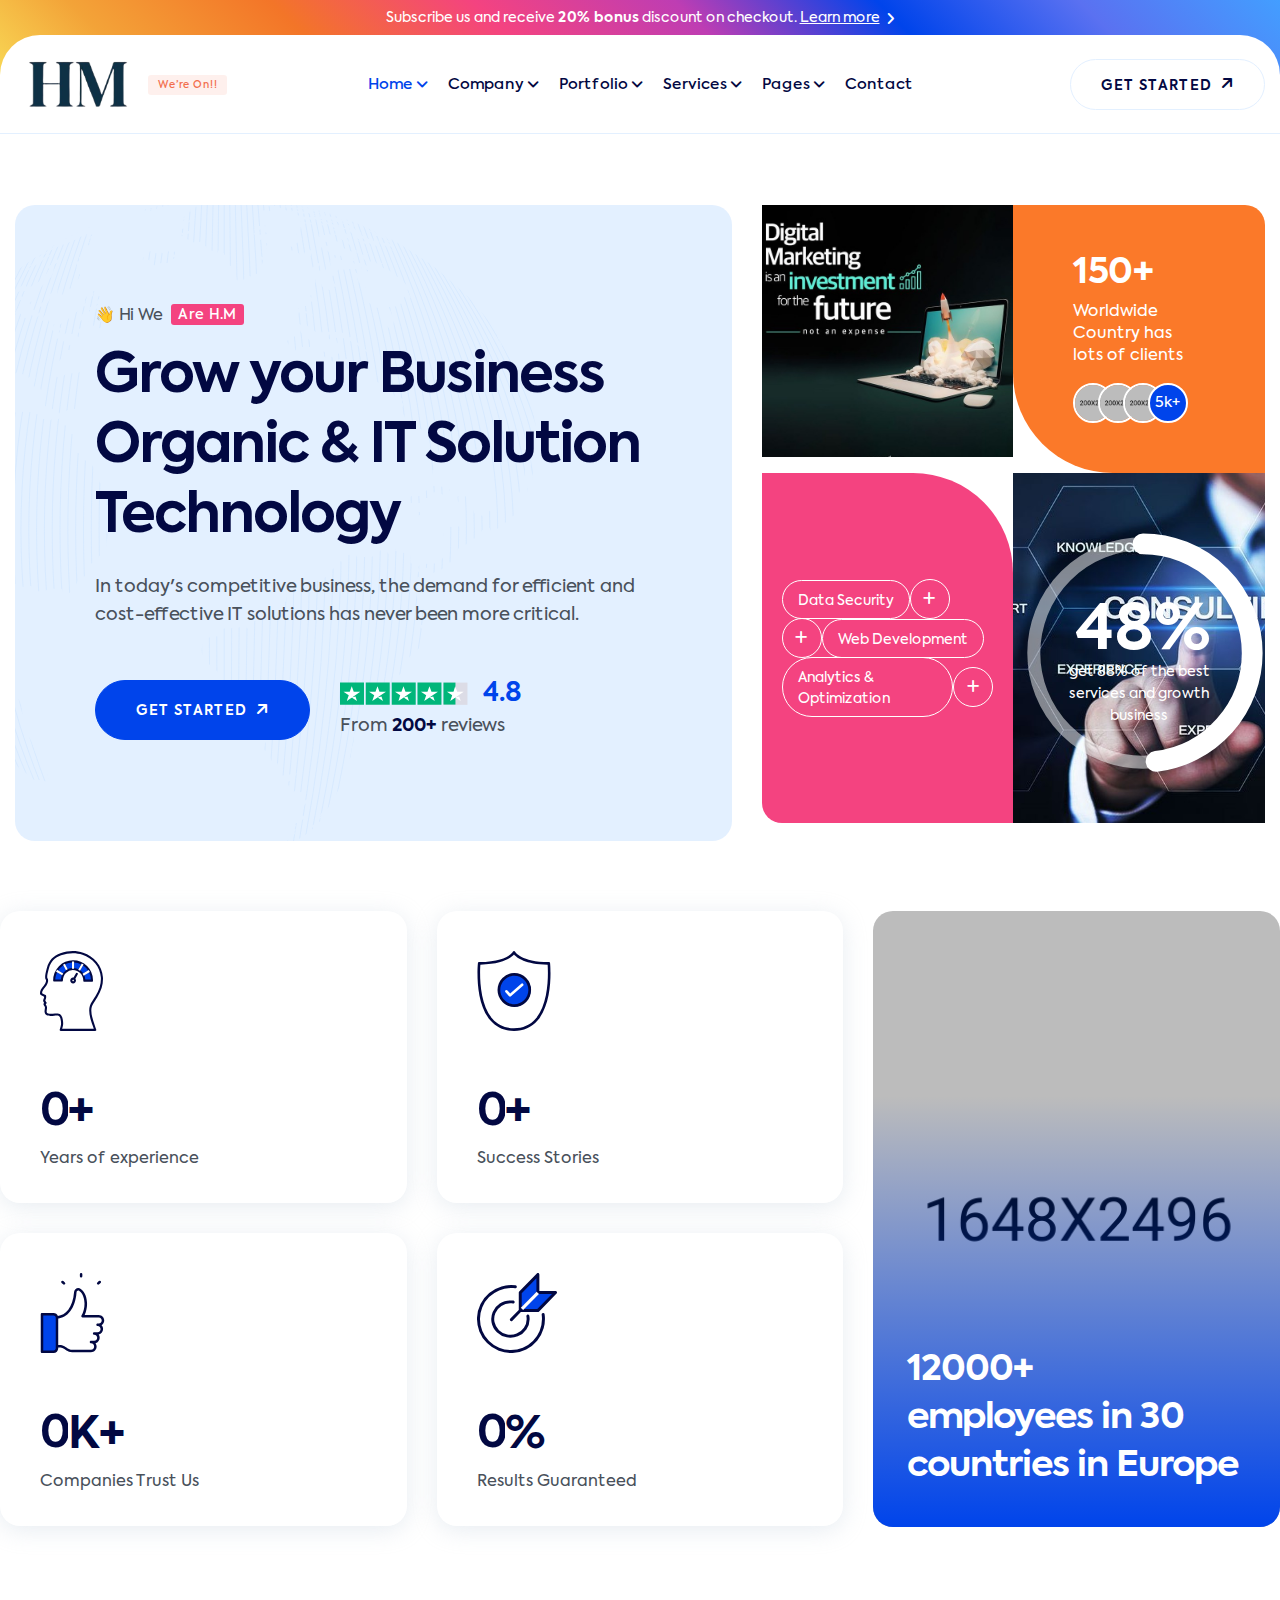
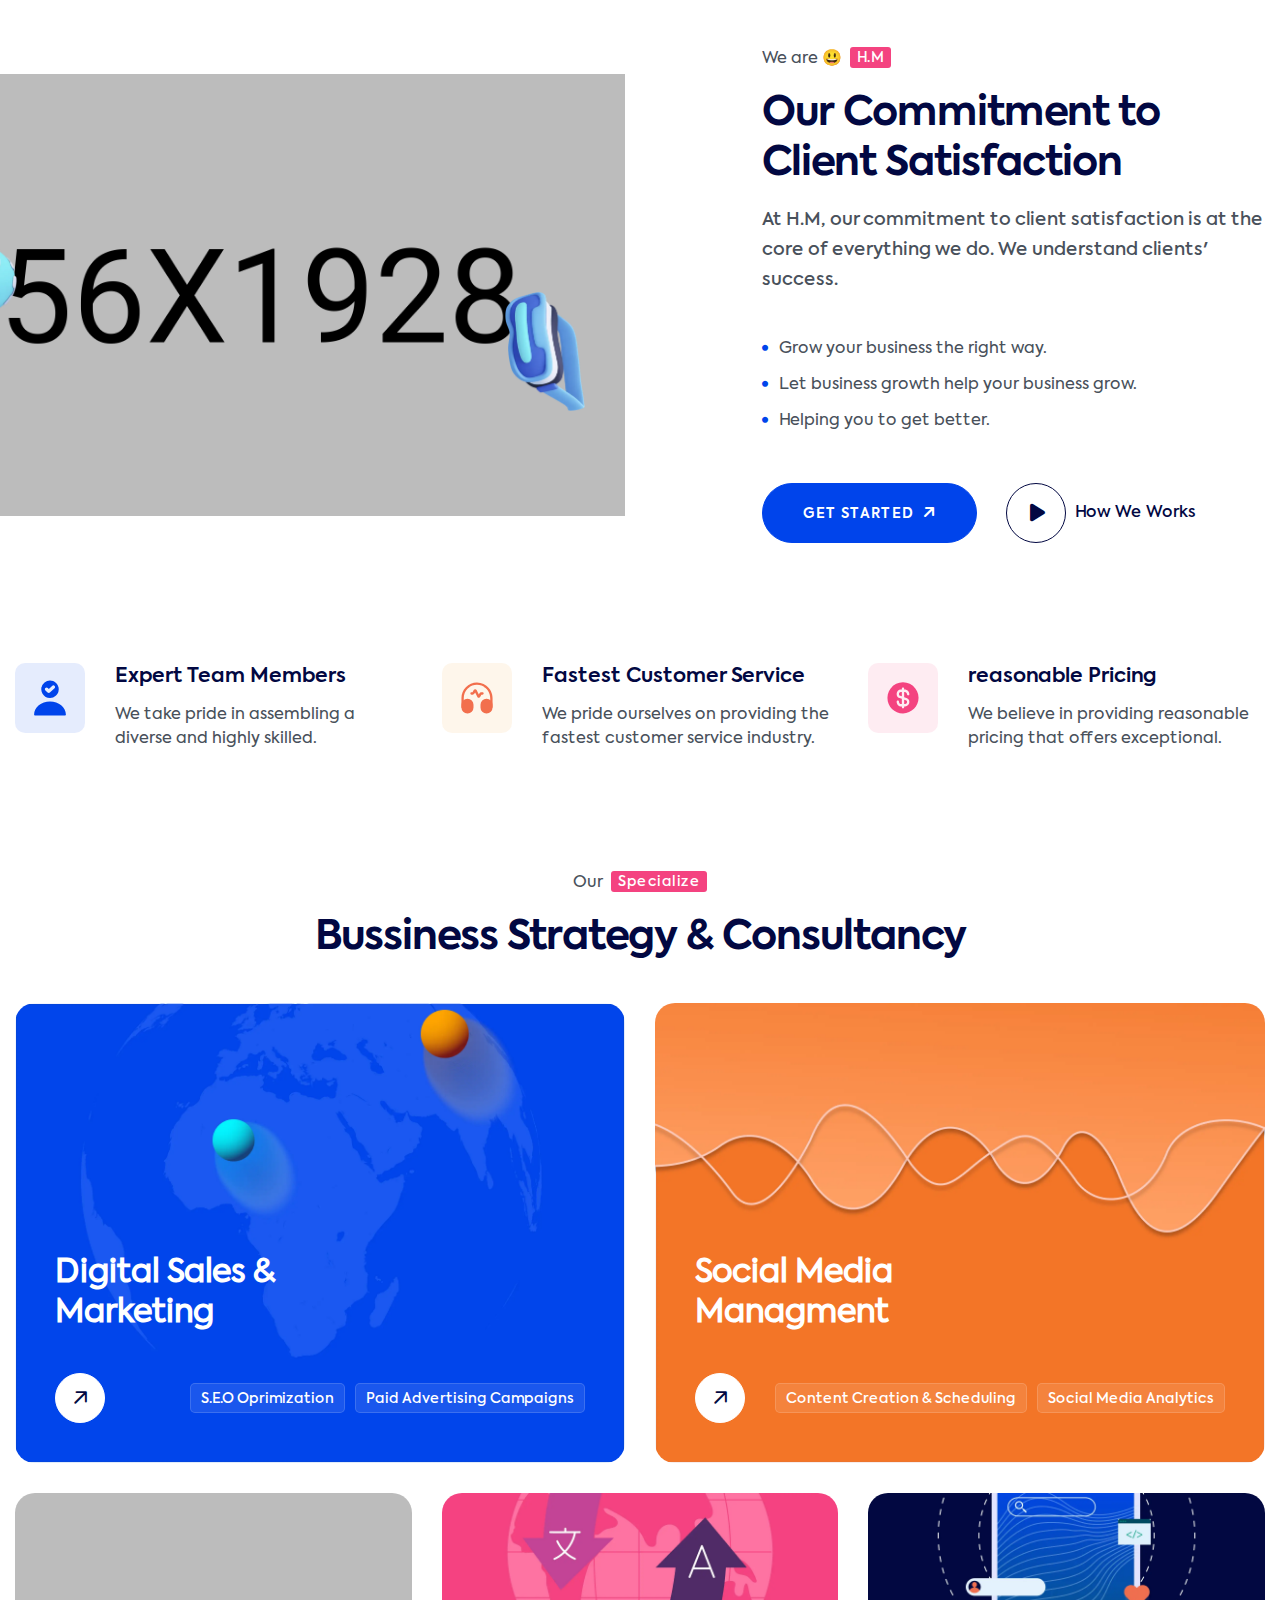
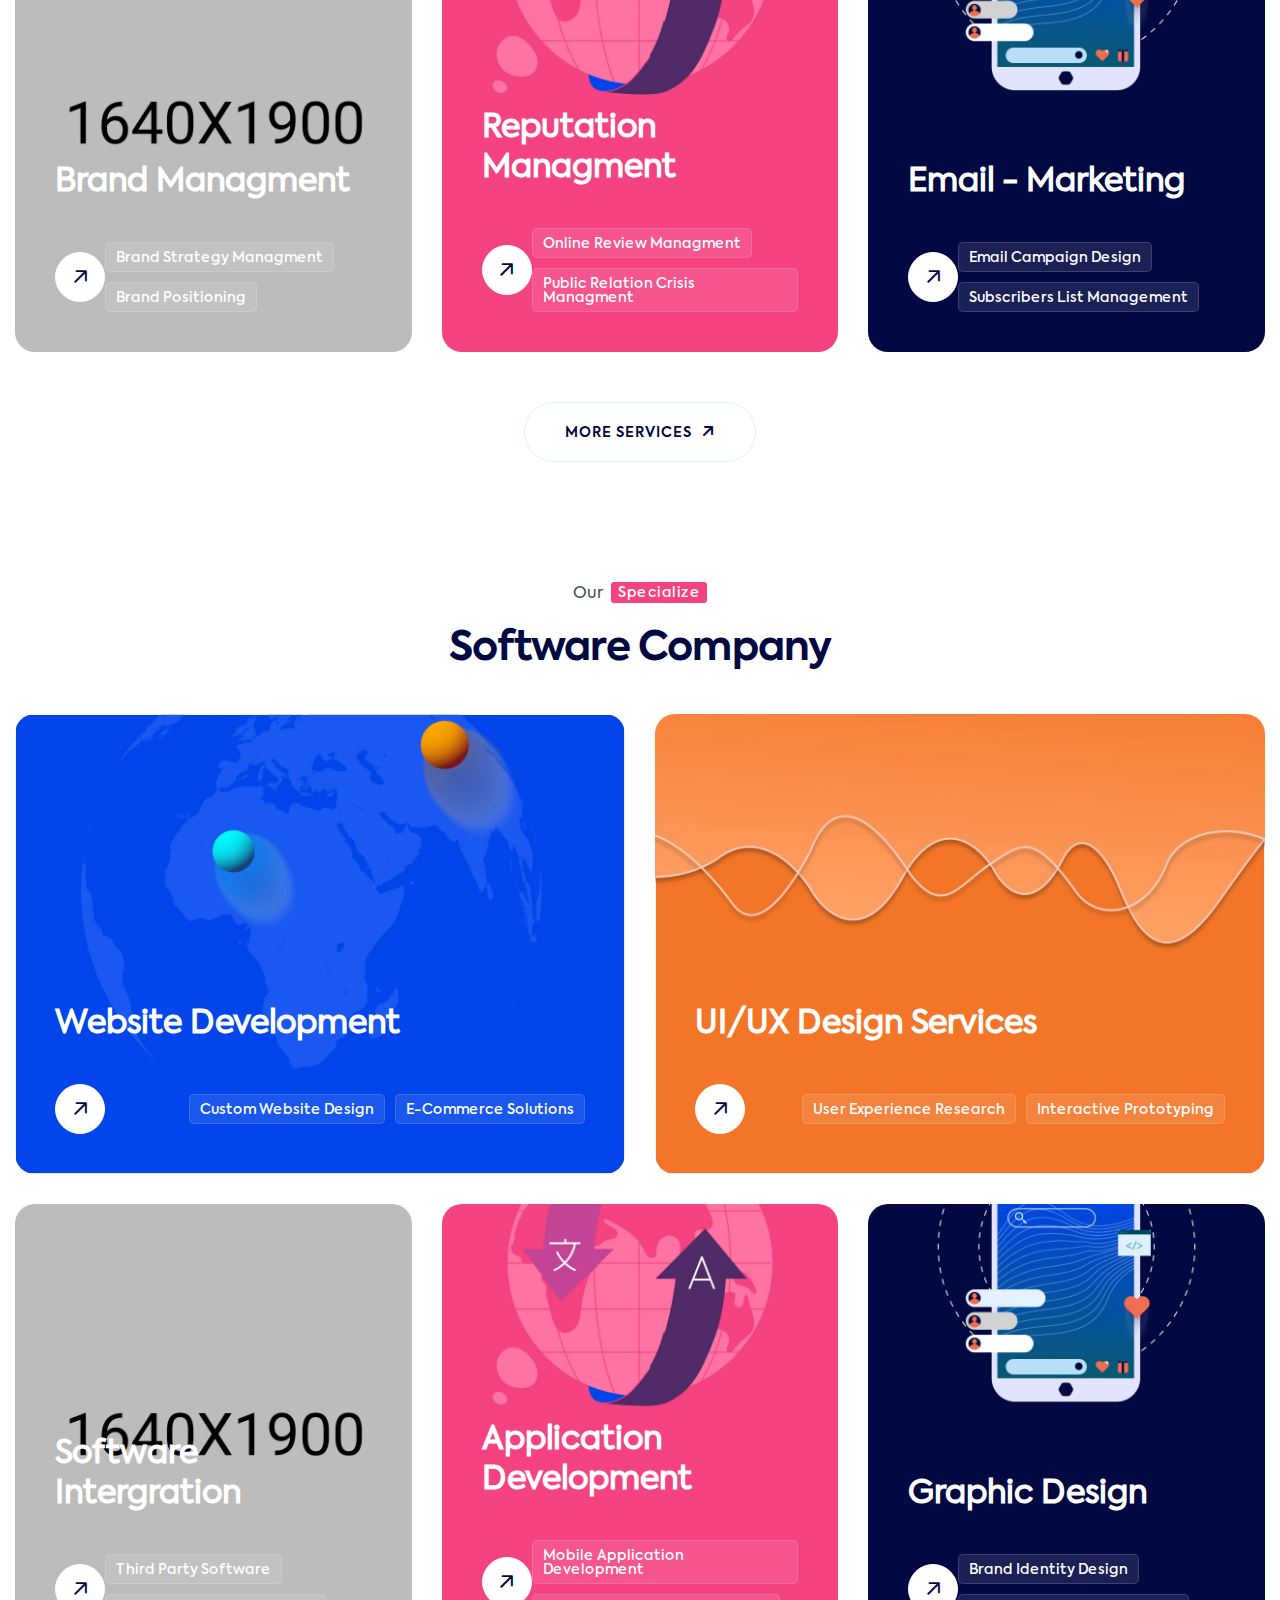
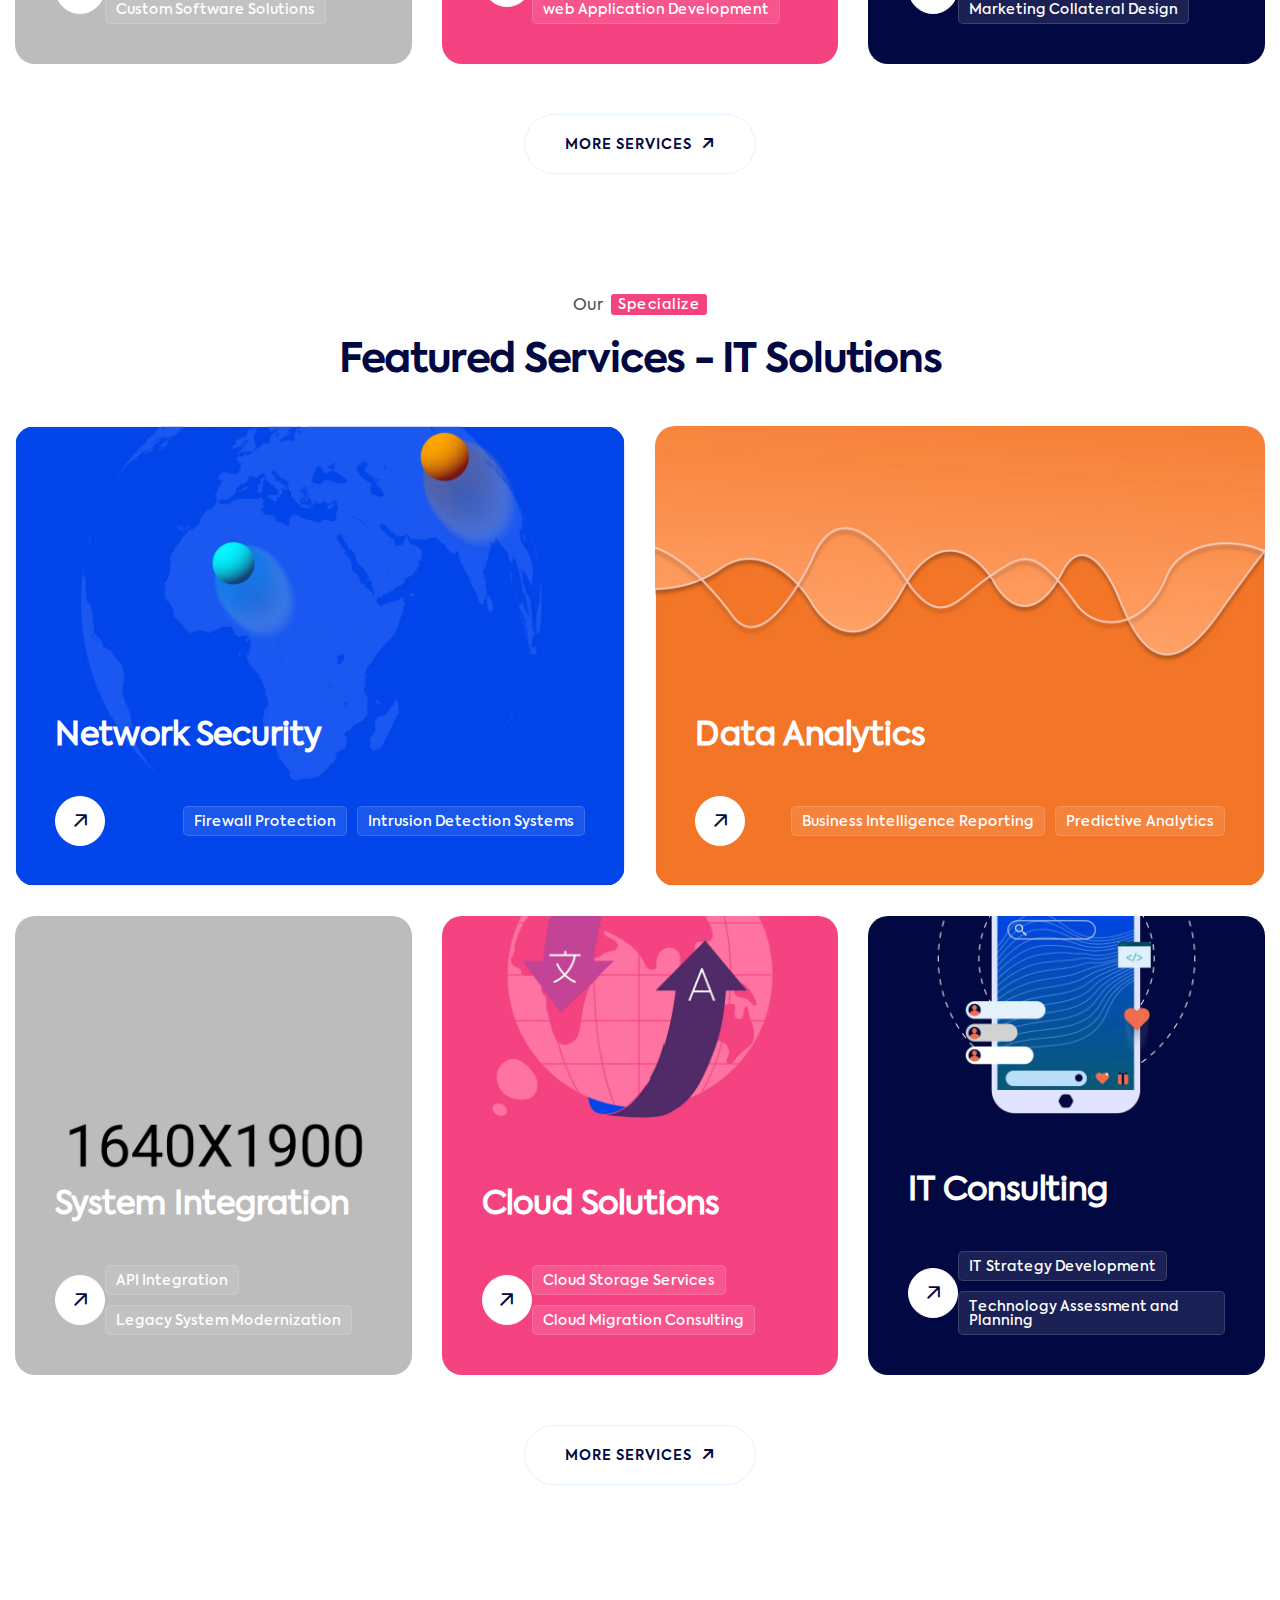
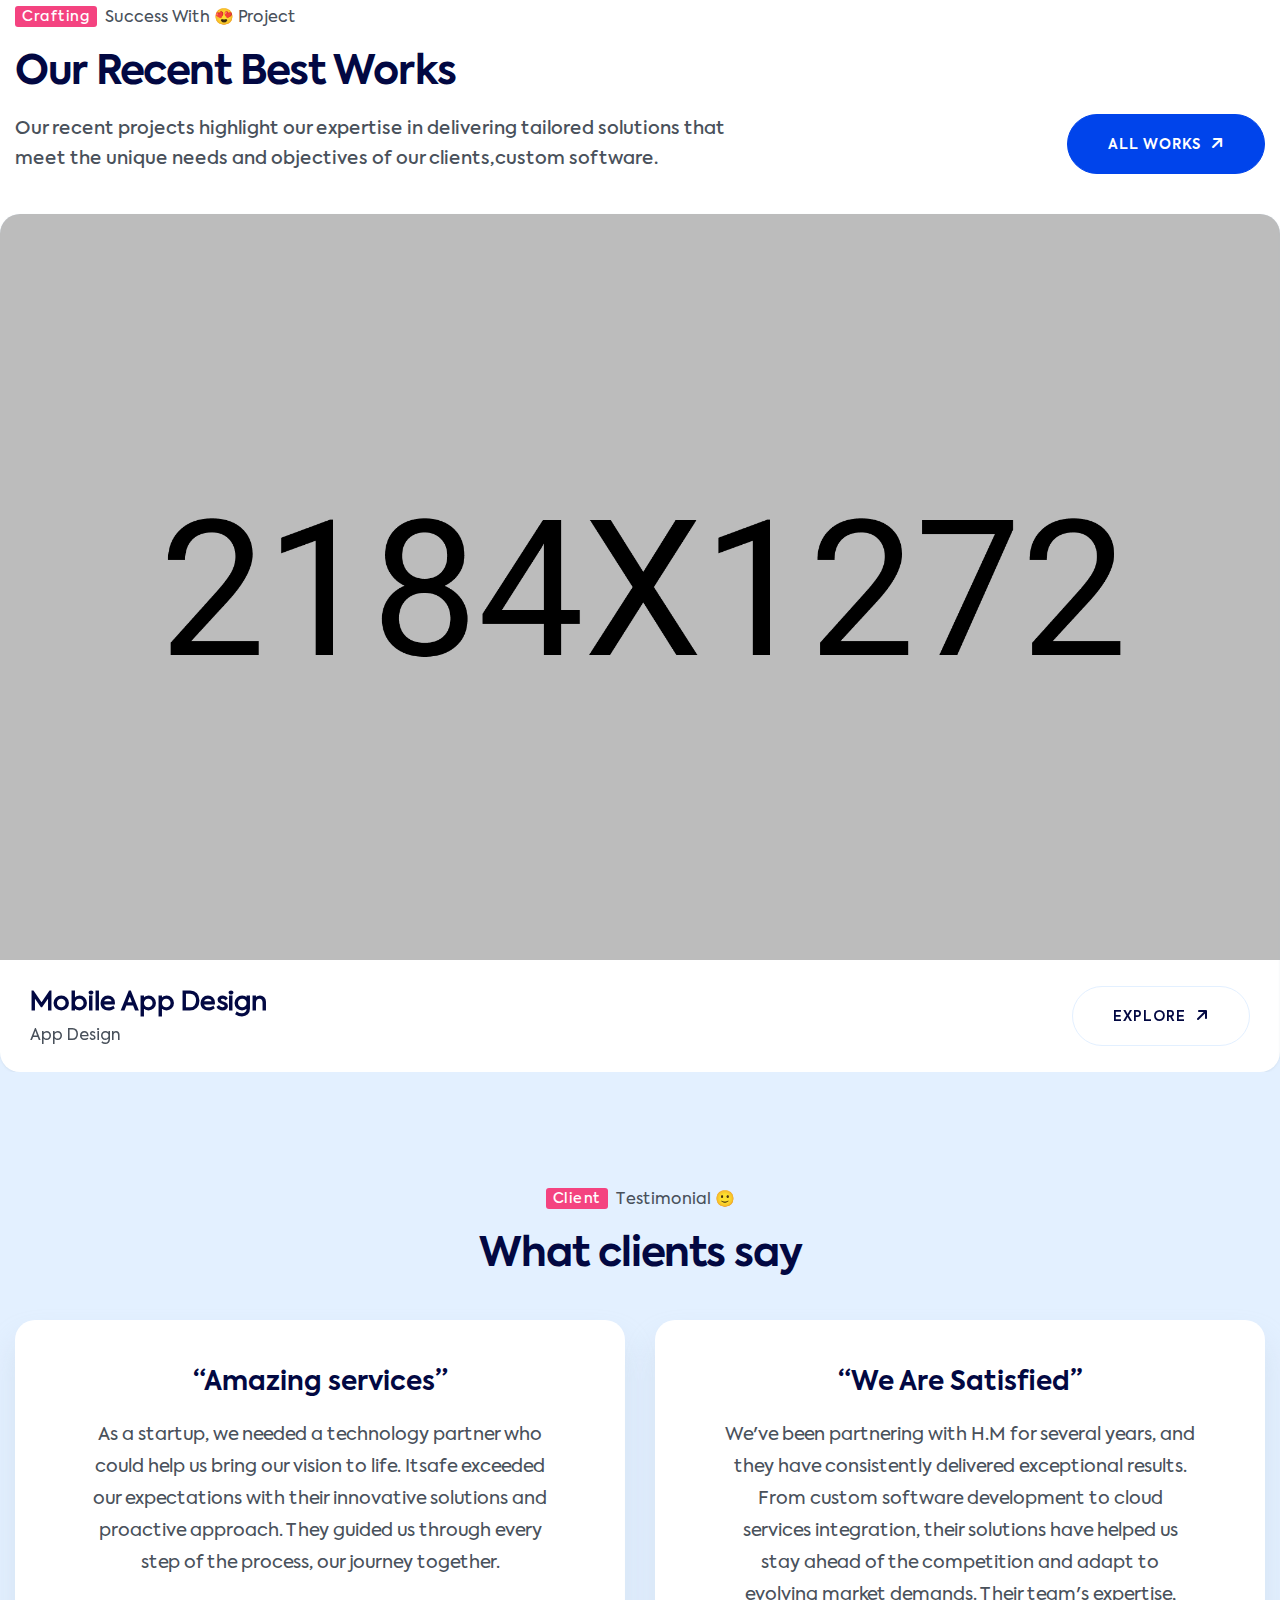
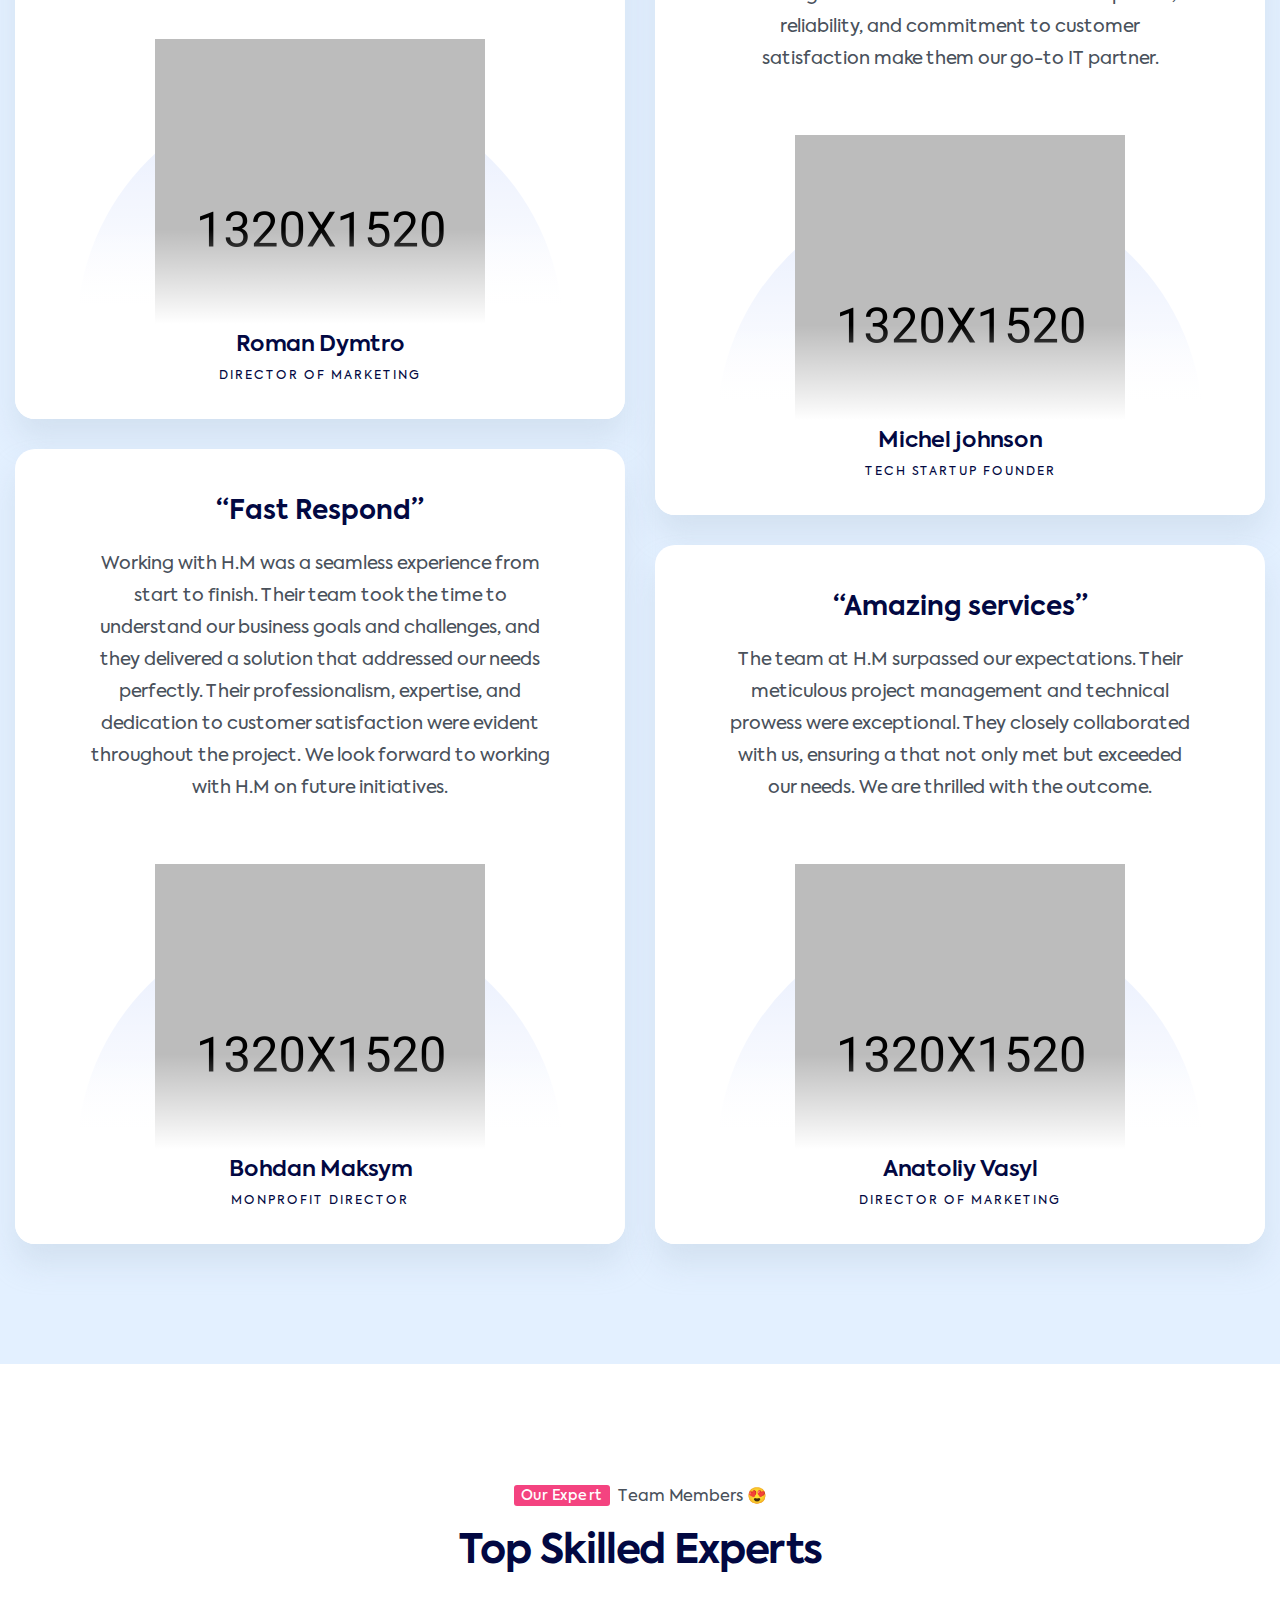
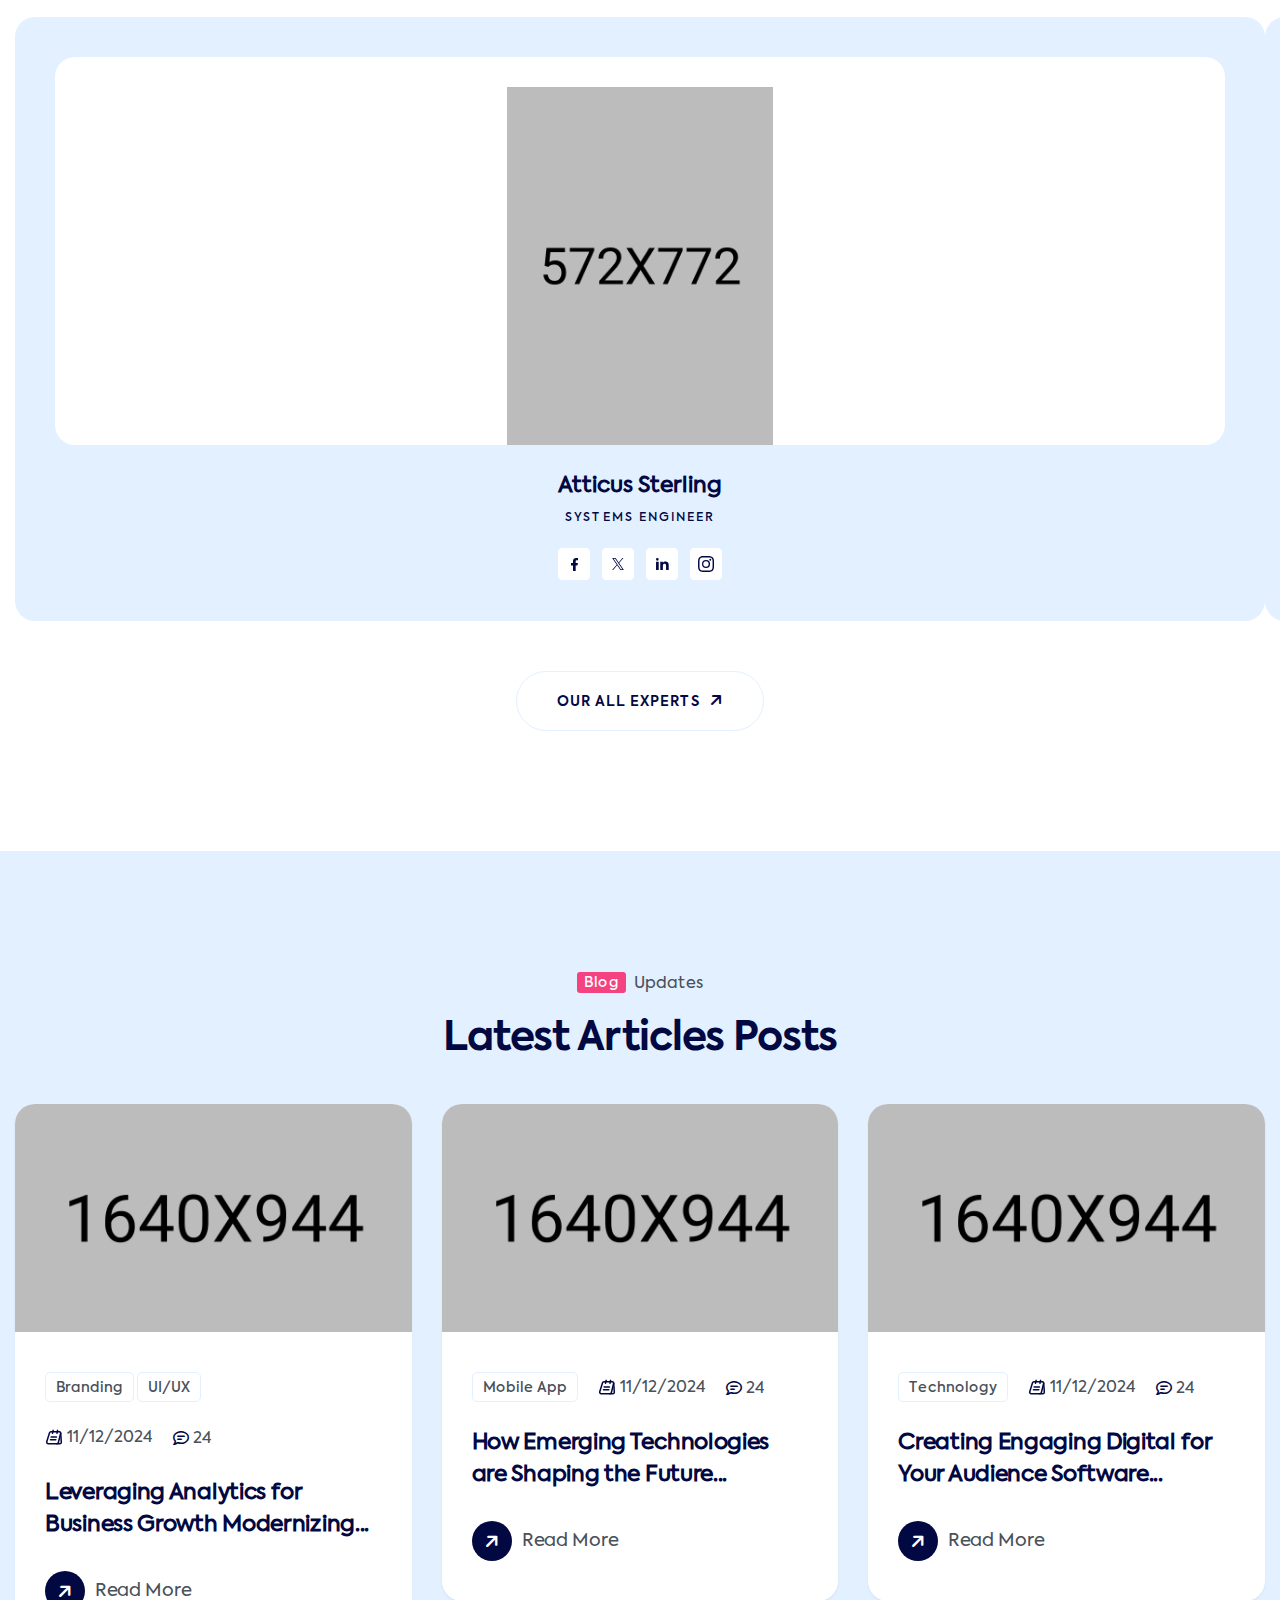
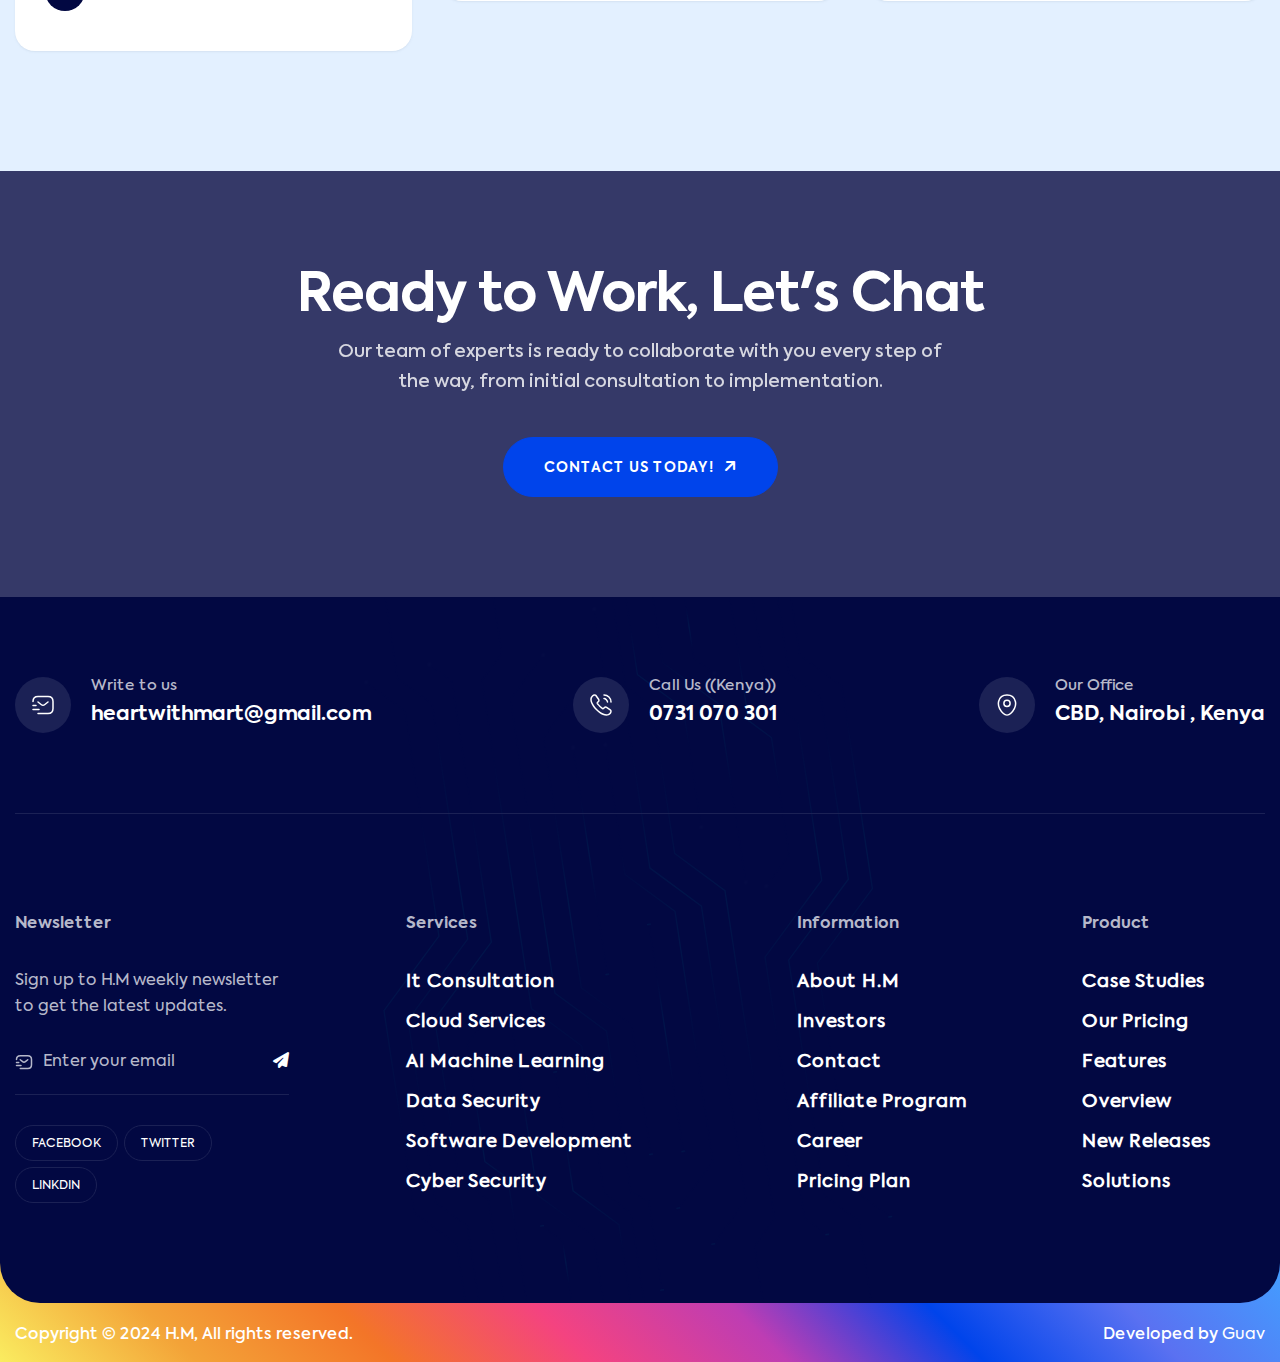
==== index.html @ 3106ec85 "first push" ====
<!DOCTYPE html>
<html lang="en">

<head>
  <meta charset="utf-8" />
  <meta name="viewport" content="width=device-width, initial-scale=1, shrink-to-fit=no" />
  <meta http-equiv="x-ua-compatible" content="ie=edge" />
  <meta name="thumbnail" content="assets/images/H.M_page_thumbnail.webp" />
  <meta name="description" content="H.M – IT Solutions & Technology, Business Consulting, Software Company" />
  <meta name="keywords" content="Bootstrap Site Template" />
  <meta name="author" content="Webrock" />

  <title>
    IT Solution – H.M – IT Solutions & Technology, Business Consulting,
    Software Company
  </title>
  <link rel="shortcut icon" href="assets/images/site_logo/favourite_icon_2.svg" />

  <!-- Fraimwork - CSS Include -->
  <link rel="stylesheet" type="text/css" href="assets/css/bootstrap.min.css" />

  <!-- Icon - CSS Include -->
  <link rel="stylesheet" type="text/css" href="assets/css/fontawesome.css" />

  <!-- Animation - CSS Include -->
  <link rel="stylesheet" type="text/css" href="assets/css/animate.min.css" />

  <!-- Carousel - CSS Include -->
  <link rel="stylesheet" type="text/css" href="assets/css/swiper-bundle.min.css" />

  <!-- Video & Image Popup - CSS Include -->
  <link rel="stylesheet" type="text/css" href="assets/css/magnific-popup.min.css" />

  <!-- Counter - CSS Include -->
  <link rel="stylesheet" type="text/css" href="assets/css/odometer.min.css" />

  <!-- Custom - CSS Include -->
  <link rel="stylesheet" type="text/css" href="assets/css/style.css" />
</head>

<body>
  <!-- Body Wrap - Start -->
  <div class="page_wrapper">
    <!-- Preloader - Start -->
    <div id="preloader" class="preloader">
      <div class="loader-circle">
        <div class="loader-line-mask">
          <div class="loader-line"></div>
        </div>
        <div class="loader-logo">
          <img src="assets/images/site_logo/site_logo_2.jpeg"
            alt="Site Logo – H.M – IT Solutions &amp; Technology Site Template" />
        </div>
      </div>
    </div>
    <!-- Preloader - End -->

    <!-- Back To Top - Start -->
    <div class="backtotop">
      <a href="#" class="scroll">
        <i class="fa-solid fa-arrow-up"></i>
      </a>
    </div>
    <!-- Back To Top - End -->

    <!-- Site Header - Start
      ================================================== -->
    <header class="site_header site_header_1">
      <div class="header_top text-center">
        <div class="container">
          <p class="m-0">
            Subscribe us and receive <b>20% bonus</b> discount on checkout.
            <a href="pricing.html"><u>Learn more</u> <i class="fa-solid fa-angle-right"></i></a>
          </p>
        </div>
      </div>
      <div class="header_bottom stricky">
        <div class="container">
          <div class="row align-items-center">
            <div class="col-xl-3 col-lg-2 col-5">
              <div class="site_logo">
                <a class="site_link" href="index.html">
                  <img src="assets/images/site_logo/site_logo_3.jpeg"
                    alt="Site Logo – H.M – IT Solutions & Technology, Business Consulting, Software Company" />
                </a>
                <div class="badge bg-danger-subtle text-danger">
                  We’re On!!
                </div>
              </div>
            </div>
            <div class="col-xl-6 col-lg-7 col-2">
              <nav class="main_menu navbar navbar-expand-lg">
                <div class="main_menu_inner collapse navbar-collapse justify-content-lg-center" id="main_menu_dropdown">
                  <ul class="main_menu_list unordered_list justify-content-center">
                    <li class="dropdown active">
                      <a class="nav-link" href="#" id="home_submenu" role="button" data-bs-toggle="dropdown"
                        aria-expanded="false">
                        Home
                      </a>
                      <ul class="dropdown-menu" aria-labelledby="home_submenu">
                        <li class="active">
                          <a href="index.html">IT Solution</a>
                        </li>
                        <li>
                          <a href="index_software_company.html">Software Company</a>
                        </li>
                        <li>
                          <a href="index_business_consulting.html">Business Consulting</a>
                        </li>
                      </ul>
                    </li>
                    <li class="dropdown">
                      <a class="nav-link" href="#" id="company_submenu" role="button" data-bs-toggle="dropdown"
                        aria-expanded="false">
                        Company
                      </a>
                      <div class="dropdown-menu mega_menu_wrapper" aria-labelledby="company_submenu">
                        <div class="container">
                          <div class="row">
                            <div class="col-lg-9">
                              <div class="megamenu_pages_wrapper mb-5">
                                <div class="row">
                                  <div class="col-lg-3 col-md-6">
                                    <a class="iconbox_block_2" href="about.html">
                                      <span class="icon_title_wrap">
                                        <small class="iconbox_icon">
                                          <img src="assets/images/icons/icon_wifi.svg" alt="Wifi SVG Icon" />
                                        </small>
                                        <small class="iconbox_title">About Us</small>
                                      </span>
                                      <span class="description mb-0">
                                        Learn more about H.M
                                      </span>
                                    </a>
                                  </div>
                                  <div class="col-lg-3 col-md-6">
                                    <a class="iconbox_block_2" href="pricing.html">
                                      <span class="icon_title_wrap">
                                        <small class="iconbox_icon">
                                          <img src="assets/images/icons/icon_dollar_2.svg" alt="Dollar SVG Icon" />
                                        </small>
                                        <small class="iconbox_title">Our Pricing</small>
                                      </span>
                                      <span class="description mb-0">
                                        Streamlined Pricing
                                      </span>
                                    </a>
                                  </div>
                                  <div class="col-lg-3 col-md-6">
                                    <a class="iconbox_block_2" href="portfolio.html">
                                      <span class="icon_title_wrap">
                                        <small class="iconbox_icon">
                                          <img src="assets/images/icons/icon_chart.svg" alt="Chart SVG Icon" />
                                        </small>
                                        <small class="iconbox_title">Portfolio</small>
                                      </span>
                                      <span class="description mb-0">
                                        Explore our all overview
                                      </span>
                                    </a>
                                  </div>
                                  <div class="col-lg-3 col-md-6">
                                    <a class="iconbox_block_2" href="portfolio_details.html">
                                      <span class="icon_title_wrap">
                                        <small class="iconbox_icon">
                                          <img src="assets/images/icons/icon_tag_2.svg" alt="Event Tag SVG Icon" />
                                        </small>
                                        <small class="iconbox_title">Portfolio Details</small>
                                      </span>
                                      <span class="description mb-0">
                                        Explore our work overview
                                      </span>
                                    </a>
                                  </div>
                                  <div class="col-lg-3 col-md-6">
                                    <a class="iconbox_block_2" href="team.html">
                                      <span class="icon_title_wrap">
                                        <small class="iconbox_icon">
                                          <img src="assets/images/icons/icon_user_2.svg" alt="User Check SVG Icon" />
                                        </small>
                                        <small class="iconbox_title">Team</small>
                                      </span>
                                      <span class="description mb-0">
                                        We are friendly Join our team
                                      </span>
                                    </a>
                                  </div>
                                  <div class="col-lg-3 col-md-6">
                                    <a class="iconbox_block_2" href="team_details.html">
                                      <span class="icon_title_wrap">
                                        <small class="iconbox_icon">
                                          <img src="assets/images/icons/icon_users.svg" alt="Users SVG Icon" />
                                        </small>
                                        <small class="iconbox_title">Team Details</small>
                                      </span>
                                      <span class="description mb-0">
                                        We are friendly Join our team
                                      </span>
                                    </a>
                                  </div>
                                  <div class="col-lg-3 col-md-6">
                                    <a class="iconbox_block_2" href="service.html">
                                      <span class="icon_title_wrap">
                                        <small class="iconbox_icon">
                                          <img src="assets/images/icons/icon_pen.svg" alt="Pen SVG Icon" />
                                        </small>
                                        <small class="iconbox_title">Services</small>
                                      </span>
                                      <small class="description mb-0">
                                        Happy to help you!
                                      </small>
                                    </a>
                                  </div>
                                  <div class="col-lg-3 col-md-6">
                                    <a class="iconbox_block_2" href="service_details.html">
                                      <span class="icon_title_wrap">
                                        <small class="iconbox_icon">
                                          <img src="assets/images/icons/icon_pen.svg" alt="Pen SVG Icon" />
                                        </small>
                                        <small class="iconbox_title">Service Details</small>
                                      </span>
                                      <small class="description mb-0">
                                        Happy to help you!
                                      </small>
                                    </a>
                                  </div>
                                </div>
                              </div>
                              <ul class="btns_group p-0 unordered_list justify-content-start">
                                <li>
                                  <a class="btn btn-primary" href="contact.html">
                                    <span class="btn_label" data-text="Free Consultation">Free Consultation</span>
                                    <span class="btn_icon">
                                      <i class="fa-solid fa-arrow-up-right"></i>
                                    </span>
                                  </a>
                                </li>
                                <li>
                                  <div class="review_short_info_2">
                                    <div class="review_admin_logo">
                                      <img src="assets/images/clients/client_logo_9.webp" alt="Client Logo" />
                                    </div>
                                    <div class="review_info_content">
                                      <ul class="rating_block unordered_list">
                                        <li>
                                          <i class="fa-solid fa-star fa-fw"></i>
                                        </li>
                                        <li>
                                          <i class="fa-solid fa-star fa-fw"></i>
                                        </li>
                                        <li>
                                          <i class="fa-solid fa-star fa-fw"></i>
                                        </li>
                                        <li>
                                          <i class="fa-solid fa-star fa-fw"></i>
                                        </li>
                                        <li>
                                          <i class="fa-solid fa-star fa-fw"></i>
                                        </li>
                                      </ul>
                                      <div class="review_counter">
                                        From <b>200+</b> reviews
                                      </div>
                                    </div>
                                  </div>
                                </li>
                                <li>
                                  <div class="review_short_info_2">
                                    <div class="review_admin_logo">
                                      <img src="assets/images/clients/client_logo_10.webp" alt="Client Logo" />
                                    </div>
                                    <div class="review_info_content">
                                      <ul class="rating_block unordered_list">
                                        <li>
                                          <i class="fa-solid fa-star fa-fw"></i>
                                        </li>
                                        <li>
                                          <i class="fa-solid fa-star fa-fw"></i>
                                        </li>
                                        <li>
                                          <i class="fa-solid fa-star fa-fw"></i>
                                        </li>
                                        <li>
                                          <i class="fa-solid fa-star fa-fw"></i>
                                        </li>
                                        <li>
                                          <i class="fa-solid fa-star fa-fw"></i>
                                        </li>
                                      </ul>
                                      <div class="review_counter">
                                        From <b>200+</b> reviews
                                      </div>
                                    </div>
                                  </div>
                                </li>
                              </ul>
                            </div>
                            <div class="col-lg-3">
                              <div class="site_author bg-primary">
                                <div class="author_box">
                                  <div class="author_image bg-light">
                                    <img src="assets/images/avatar/avatar_7.webp" alt="Site Author Image" />
                                  </div>
                                  <div class="author_box_content">
                                    <h3 class="author_name text-white">
                                      Martha Wambeo
                                    </h3>
                                    <span class="author_designation text-white">CEO & Founder At H.M</span>
                                  </div>
                                  <div class="quote_icon">
                                    <img src="assets/images/icons/icon_quote.svg" alt="Quote Icon" />
                                  </div>
                                </div>
                                <p class="mb-0 text-white">
                                  As a CEO & Founder At H.M I have been voice
                                  crying in the wilderness, trying to make
                                  requirements clear, use every minute to
                                  deliver the result, and not reinvent the
                                  wheel. Here at H.M, I made that possible for
                                  the clients.
                                </p>
                              </div>
                            </div>
                          </div>
                        </div>
                      </div>
                    </li>
                    <li class="dropdown">
                      <a class="nav-link" href="#" id="portfolio_submenu" role="button" data-bs-toggle="dropdown"
                        aria-expanded="false">
                        Portfolio
                      </a>
                      <ul class="dropdown-menu" aria-labelledby="portfolio_submenu">
                        <li><a href="portfolio.html">Portfolio</a></li>
                        <li>
                          <a href="portfolio_details.html">Portfolio Details</a>
                        </li>
                      </ul>
                    </li>
                    <li class="dropdown">
                      <a class="nav-link" href="#" id="services_submenu" role="button" data-bs-toggle="dropdown"
                        aria-expanded="false">
                        Services
                      </a>
                      <div class="dropdown-menu mega_menu_wrapper p-0" aria-labelledby="services_submenu">
                        <div class="container">
                          <div class="row justify-content-lg-between">
                            <div class="col-lg-8">
                              <div class="row">
                                <div class="col-lg-4">
                                  <div class="megamenu_widget">
                                    <h3 class="megamenu_info_title">
                                      Services
                                    </h3>
                                    <ul class="icon_list unordered_list_block">
                                      <li>
                                        <a href="service_details.html">
                                          <span class="icon_list_text">
                                            IT Management Services
                                          </span>
                                        </a>
                                      </li>
                                      <li>
                                        <a href="service_details.html">
                                          <span class="icon_list_text">
                                            Data Tracking Security
                                          </span>
                                        </a>
                                      </li>
                                      <li>
                                        <a href="service_details.html">
                                          <span class="icon_list_text">
                                            Website Development
                                          </span>
                                        </a>
                                      </li>
                                      <li>
                                        <a href="service_details.html">
                                          <span class="icon_list_text">
                                            CRM Solutions and Design
                                          </span>
                                        </a>
                                      </li>
                                      <li>
                                        <a href="service_details.html">
                                          <span class="icon_list_text">
                                            UI/UX Design Services
                                          </span>
                                        </a>
                                      </li>
                                      <li>
                                        <a href="service_details.html">
                                          <span class="icon_list_text">
                                            Technology Solution
                                          </span>
                                        </a>
                                      </li>
                                      <li>
                                        <a href="service_details.html">
                                          <span class="icon_list_text">
                                            Software Development
                                          </span>
                                        </a>
                                      </li>

                                      <!-- Added Services -->
                                      <li>
                                        <a href="service_details.html">
                                          <span class="icon_list_text">
                                            Cyber Security - Network Security
                                          </span>
                                        </a>
                                      </li>
                                      <li>
                                        <a href="service_details.html">
                                          <span class="icon_list_text">
                                            Data Analytics
                                          </span>
                                        </a>
                                      </li>
                                      <li>
                                        <a href="service_details.html">
                                          <span class="icon_list_text">
                                            Digital Strategy and Consulting
                                          </span>
                                        </a>
                                      </li>
                                      <li>
                                        <a href="service_details.html">
                                          <span class="icon_list_text">
                                            Digital Sales and Marketing
                                          </span>
                                        </a>
                                      </li>
                                      <li>
                                        <a href="service_details.html">
                                          <span class="icon_list_text">
                                            E-mail Marketing
                                          </span>
                                        </a>
                                      </li>
                                      <li>
                                        <a href="service_details.html">
                                          <span class="icon_list_text">
                                            Brand Management
                                          </span>
                                        </a>
                                      </li>
                                      <li>
                                        <a href="service_details.html">
                                          <span class="icon_list_text">
                                            Reputation Management
                                          </span>
                                        </a>
                                      </li>
                                      <li>
                                        <a href="service_details.html">
                                          <span class="icon_list_text">
                                            Social Media Management
                                          </span>
                                        </a>
                                      </li>
                                      <li>
                                        <a href="service_details.html">
                                          <span class="icon_list_text">
                                            Graphic Design
                                          </span>
                                        </a>
                                      </li>

                                      <div class="col-lg-4">
                                        <div class="megamenu_widget">
                                          <h3 class="megamenu_info_title">
                                            Our Fields
                                          </h3>
                                          <ul class="icon_list unordered_list_block">
                                            <li>
                                              <a href="fields.html">
                                                <span class="icon_list_text">
                                                  Healthcare
                                                </span>
                                              </a>
                                            </li>
                                            <li>
                                              <a href="fields.html">
                                                <span class="icon_list_text">
                                                  Banks
                                                </span>
                                              </a>
                                            </li>
                                            <li>
                                              <a href="fields.html">
                                                <span class="icon_list_text">
                                                  Logistics
                                                </span>
                                              </a>
                                            </li>
                                            <li>
                                              <a href="fields.html">
                                                <span class="icon_list_text">
                                                  Supermarkets
                                                </span>
                                              </a>
                                            </li>
                                            <li>
                                              <a href="fields.html">
                                                <span class="icon_list_text">
                                                  Industries
                                                </span>
                                              </a>
                                            </li>
                                            <li>
                                              <a href="fields.html">
                                                <span class="icon_list_text">
                                                  Hotels
                                                </span>
                                              </a>
                                            </li>
                                            <li>
                                              <a href="fields.html">
                                                <span class="icon_list_text">
                                                  Fintech
                                                </span>
                                              </a>
                                            </li>
                                          </ul>
                                        </div>
                                      </div>
                                      <div class="col-lg-4">
                                        <div class="megamenu_widget">
                                          <h3 class="megamenu_info_title">
                                            Product
                                          </h3>
                                          <ul class="icon_list unordered_list_block">
                                            <li>
                                              <a href="portfolio.html">
                                                <span class="icon_list_text">
                                                  Case Studies
                                                </span>
                                              </a>
                                            </li>
                                            <li>
                                              <a href="pricing.html">
                                                <span class="icon_list_text">
                                                  Our Pricing
                                                </span>
                                              </a>
                                            </li>
                                            <li>
                                              <a href="service.html">
                                                <span class="icon_list_text">
                                                  Features
                                                </span>
                                              </a>
                                            </li>
                                            <li>
                                              <a href="about.html">
                                                <span class="icon_list_text">
                                                  Overview
                                                </span>
                                              </a>
                                            </li>
                                            <li>
                                              <a href="#!">
                                                <span class="icon_list_text">
                                                  New Releases
                                                </span>
                                              </a>
                                            </li>
                                            <li>
                                              <a href="service.html">
                                                <span class="icon_list_text">
                                                  Solutions
                                                </span>
                                              </a>
                                            </li>
                                          </ul>
                                        </div>
                                      </div>
                                  </div>
                                  <div class="social_area">
                                    <ul class="social_icons_block unordered_list" data-text="Follow Us:">
                                      <li>
                                        <a href="#!">
                                          <i class="fa-brands fa-facebook-f"></i>
                                        </a>
                                      </li>
                                      <li>
                                        <a href="#!">
                                          <i class="fa-brands fa-twitter"></i>
                                        </a>
                                      </li>
                                      <li>
                                        <a href="#!">
                                          <i class="fa-brands fa-linkedin-in"></i>
                                        </a>
                                      </li>
                                      <li>
                                        <a href="#!">
                                          <i class="fa-brands fa-dribbble"></i>
                                        </a>
                                      </li>
                                    </ul>
                                    <p class="career_link m-0">
                                      Looking for the ultimate consultancy?
                                      <a href="#!">We’re On!!</a>
                                    </p>
                                  </div>
                                </div>
                                <div class="col-lg-3">
                                  <div class="megamenu_case bg-primary">
                                    <h3>Computer Software</h3>
                                    <h4>Astarte Medical</h4>
                                    <img src="assets/images/case/case_image_4.webp" alt="Case Image" />
                                    <a class="btn" href="portfolio.html">
                                      <span class="btn_label" data-text="Read Case">Read Case</span>
                                      <span class="btn_icon">
                                        <i class="fa-solid fa-arrow-up-right"></i>
                                      </span>
                                    </a>
                                  </div>
                                </div>
                              </div>
                            </div>
                          </div>
                    </li>
                    <li class="dropdown">
                      <a class="nav-link" href="#" id="pages_submenu" role="button" data-bs-toggle="dropdown"
                        aria-expanded="false">
                        Pages
                      </a>
                      <ul class="dropdown-menu" aria-labelledby="pages_submenu">
                        <li><a href="about.html">About Us</a></li>
                        <li class="dropdown">
                          <a class="nav-link" href="#" id="blog_submenu" role="button" data-bs-toggle="dropdown"
                            aria-expanded="false">
                            Blogs
                          </a>
                          <ul class="dropdown-menu" aria-labelledby="blog_submenu">
                            <li><a href="blog.html">Our Blogs</a></li>
                            <li>
                              <a href="blog_details.html">Blog Details</a>
                            </li>
                          </ul>
                        </li>
                        <li><a href="contact.html">Help Center</a></li>
                        <li>
                          <a href="#!">Careers
                            <small class="badge bg-danger-subtle text-danger">We’re On!!</small></a>
                        </li>
                      </ul>
                    </li>
                    <li><a href="contact.html">Contact</a></li>
                  </ul>
                </div>
              </nav>
            </div>
            <div class="col-xl-3 col-lg-3 col-5">
              <ul class="header_btns_group unordered_list justify-content-end">
                <li>
                  <button class="mobile_menu_btn" type="button" data-bs-toggle="collapse"
                    data-bs-target="#main_menu_dropdown" aria-expanded="false" aria-label="Toggle navigation">
                    <i class="far fa-bars"></i>
                  </button>
                </li>
                <li>
                  <a class="btn btn-outline-light" href="pricing.html">
                    <span class="btn_label" data-text="Get Started">Get Started</span>
                    <span class="btn_icon">
                      <i class="fa-solid fa-arrow-up-right"></i>
                    </span>
                  </a>
                </li>
              </ul>
            </div>
          </div>
        </div>
      </div>
    </header>
    <!-- Site Header - End
      ================================================== -->

    <!-- Main Body - Start
      ================================================== -->
    <main class="page_content">
      <!-- IT Solution Hero Section - Start
        ================================================== -->
      <section class="it_solution_hero_section">
        <div class="container">
          <div class="row">
            <div class="col-lg-7">
              <div class="it_solution_hero_content" style="
                    background-image: url('assets/images/shapes/it_solution_hero_bg_1.svg');
                  ">
                <div class="heading_focus_text mb-0 d-inline-flex align-items-center">
                  👋 Hi We
                  <span class="badge bg-secondary text-white">Are H.M</span>
                </div>
                <h1>Grow your Business Organic & IT Solution Technology</h1>
                <p>
                  In today's competitive business, the demand for efficient
                  and cost-effective IT solutions has never been more
                  critical.
                </p>
                <ul class="btns_group unordered_list p-0 justify-content-start">
                  <li>
                    <a class="btn" href="pricing.html">
                      <span class="btn_label" data-text="Get Started">Get Started</span>
                      <span class="btn_icon">
                        <i class="fa-solid fa-arrow-up-right"></i>
                      </span>
                    </a>
                  </li>
                  <li>
                    <div class="review_short_info">
                      <div class="d-flex">
                        <img src="assets/images/icons/icon_stars_trustpilot.svg" alt="H.M - Trustpilot Review" />
                        <span>4.8</span>
                      </div>
                      <div class="review_counter">
                        From <b>200+</b> reviews
                      </div>
                    </div>
                  </li>
                </ul>
              </div>
            </div>
            <div class="col-lg-5">
              <ul class="it_solution_hero_images unordered_list">
                <li>
                  <img src="assets/images/hero/it_solution_hero_image_1.webp" alt="H.M - IT Solution - Hero Image 1" />
                </li>
                <li>
                  <div class="worldwide_clients">
                    <div class="counter_value">150+</div>
                    <p>Worldwide Country has lots of clients</p>
                    <ul class="avatar_group unordered_list">
                      <li>
                        <img src="assets/images/avatar/avatar_1.webp" alt="H.M - Avatar Image" />
                      </li>
                      <li>
                        <img src="assets/images/avatar/avatar_2.webp" alt="H.M - Avatar Image" />
                      </li>
                      <li>
                        <img src="assets/images/avatar/avatar_3.webp" alt="H.M - Avatar Image" />
                      </li>
                      <li>5k+</li>
                    </ul>
                  </div>
                </li>
                <li>
                  <ul class="categories unordered_list_block">
                    <li>
                      <a href="#!">
                        <span>Data Security</span>
                        <i class="fa-solid fa-plus"></i>
                      </a>
                    </li>
                    <li>
                      <a href="#!">
                        <i class="fa-solid fa-plus"></i>
                        <span>Web Development</span>
                      </a>
                    </li>
                    <li>
                      <a href="#!">
                        <span>Analytics & Optimization</span>
                        <i class="fa-solid fa-plus"></i>
                      </a>
                    </li>
                  </ul>
                </li>
                <li>
                  <div class="business_growth_content" style="
                        background-image: url('assets/images/hero/it_solution_hero_image_2.webp');
                      ">
                    <div class="progress_content">
                      <div class="business_growth" data-pie='{ "percent": 88 }'></div>
                      <p>get 88% of the best services and growth business</p>
                    </div>
                  </div>
                </li>
              </ul>
            </div>
          </div>
        </div>
      </section>
      <!-- IT Solution Hero Section - End
        ================================================== -->

      <!-- Client Logo Section - Start
        ================================================== -->
      <!--<section
          class="client_logo_section section_space"
          style="background-image: url('assets/images/shapes/bg_pattern_1.svg')"
        >
          <--<div class="container">
            <div class="section_space pt-0">
              <div class="heading_block text-center">
                <div class="heading_focus_text mb-0">
                  <span class="badge bg-secondary text-white">Brand We</span>
                  Work With
                </div>
              </div>
              <div class="client_logo_carousel swiper">
                <div class="swiper-wrapper">
                  <div class="swiper-slide">
                    <div class="client_logo_item">
                      <img
                        src="assets/images/clients/client_logo_1.webp"
                        alt="H.M - Client Logo Image"
                      />
                    </div>
                  </div>
                  <div class="swiper-slide">
                    <div class="client_logo_item">
                      <img
                        src="assets/images/clients/client_logo_2.webp"
                        alt="H.M - Client Logo Image"
                      />
                    </div>
                  </div>
                  <div class="swiper-slide">
                    <div class="client_logo_item">
                      <img
                        src="assets/images/clients/client_logo_3.webp"
                        alt="H.M - Client Logo Image"
                      />
                    </div>
                  </div>
                  <div class="swiper-slide">
                    <div class="client_logo_item">
                      <img
                        src="assets/images/clients/client_logo_4.webp"
                        alt="H.M - Client Logo Image"
                      />
                    </div>
                  </div>
                  <div class="swiper-slide">
                    <div class="client_logo_item">
                      <img
                        src="assets/images/clients/client_logo_5.webp"
                        alt="H.M - Client Logo Image"
                      />
                    </div>
                  </div>
                  <div class="swiper-slide">
                    <div class="client_logo_item">
                      <img
                        src="assets/images/clients/client_logo_6.webp"
                        alt="H.M - Client Logo Image"
                      />
                    </div>
                  </div>
                  <div class="swiper-slide">
                    <div class="client_logo_item">
                      <img
                        src="assets/images/clients/client_logo_7.webp"
                        alt="H.M - Client Logo Image"
                      />
                    </div>
                  </div>
                  <div class="swiper-slide">
                    <div class="client_logo_item">
                      <img
                        src="assets/images/clients/client_logo_1.webp"
                        alt="H.M - Client Logo Image"
                      />
                    </div>
                  </div>
                  <div class="swiper-slide">
                    <div class="client_logo_item">
                      <img
                        src="assets/images/clients/client_logo_2.webp"
                        alt="H.M - Client Logo Image"
                      />
                    </div>
                  </div>
                  <div class="swiper-slide">
                    <div class="client_logo_item">
                      <img
                        src="assets/images/clients/client_logo_3.webp"
                        alt="H.M - Client Logo Image"
                      />
                    </div>
                  </div>
                  <div class="swiper-slide">
                    <div class="client_logo_item">
                      <img
                        src="assets/images/clients/client_logo_4.webp"
                        alt="H.M - Client Logo Image"
                      />
                    </div>
                  </div>
                  <div class="swiper-slide">
                    <div class="client_logo_item">
                      <img
                        src="assets/images/clients/client_logo_5.webp"
                        alt="H.M - Client Logo Image"
                      />
                    </div>
                  </div>
                  <div class="swiper-slide">
                    <div class="client_logo_item">
                      <img
                        src="assets/images/clients/client_logo_6.webp"
                        alt="H.M - Client Logo Image"
                      />
                    </div>
                  </div>
                  <div class="swiper-slide">
                    <div class="client_logo_item">
                      <img
                        src="assets/images/clients/client_logo_7.webp"
                        alt="H.M - Client Logo Image"
                      />
                    </div>
                  </div>
                  <div class="swiper-slide">
                    <div class="client_logo_item">
                      <img
                        src="assets/images/clients/client_logo_1.webp"
                        alt="H.M - Client Logo Image"
                      />
                    </div>
                  </div>
                  <div class="swiper-slide">
                    <div class="client_logo_item">
                      <img
                        src="assets/images/clients/client_logo_2.webp"
                        alt="H.M - Client Logo Image"
                      />
                    </div>
                  </div>
                  <div class="swiper-slide">
                    <div class="client_logo_item">
                      <img
                        src="assets/images/clients/client_logo_3.webp"
                        alt="H.M - Client Logo Image"
                      />
                    </div>
                  </div>
                  <div class="swiper-slide">
                    <div class="client_logo_item">
                      <img
                        src="assets/images/clients/client_logo_4.webp"
                        alt="H.M - Client Logo Image"
                      />
                    </div>
                  </div>
                  <div class="swiper-slide">
                    <div class="client_logo_item">
                      <img
                        src="assets/images/clients/client_logo_5.webp"
                        alt="H.M - Client Logo Image"
                      />
                    </div>
                  </div>
                  <div class="swiper-slide">
                    <div class="client_logo_item">
                      <img
                        src="assets/images/clients/client_logo_6.webp"
                        alt="H.M - Client Logo Image"
                      />
                    </div>
                  </div>
                  <div class="swiper-slide">
                    <div class="client_logo_item">
                      <img
                        src="assets/images/clients/client_logo_7.webp"
                        alt="H.M - Client Logo Image"
                      />
                    </div>
                  </div>
                </div>
              </div>
            </div> -->

      <div class="row funfact_wrapper">
        <div class="col-lg-8">
          <div class="row">
            <div class="col-md-6">
              <div class="funfact_block">
                <div class="funfact_icon">
                  <img src="assets/images/icons/icon_head.svg" alt="H.M - SVG Icon Head" />
                </div>
                <div class="funfact_content">
                  <div class="counter_value">
                    <span class="odometer" data-count="25">0</span>
                    <span>+</span>
                  </div>
                  <h3 class="funfact_title mb-0">Years of experience</h3>
                </div>
              </div>
            </div>
            <div class="col-md-6">
              <div class="funfact_block">
                <div class="funfact_icon">
                  <img src="assets/images/icons/icon_check.svg" alt="H.M - SVG Icon Check" />
                </div>
                <div class="funfact_content">
                  <div class="counter_value">
                    <span class="odometer" data-count="280">0</span>
                    <span>+</span>
                  </div>
                  <h3 class="funfact_title mb-0">Success Stories</h3>
                </div>
              </div>
            </div>
            <div class="col-md-6">
              <div class="funfact_block">
                <div class="funfact_icon">
                  <img src="assets/images/icons/icon_like.svg" alt="H.M - SVG Icon Like" />
                </div>
                <div class="funfact_content">
                  <div class="counter_value">
                    <span class="odometer" data-count="5.6">0</span>
                    <span>K+</span>
                  </div>
                  <h3 class="funfact_title mb-0">Companies Trust Us</h3>
                </div>
              </div>
            </div>
            <div class="col-md-6">
              <div class="funfact_block">
                <div class="funfact_icon">
                  <img src="assets/images/icons/icon_dart_board.svg" alt="H.M - SVG Icon Head" />
                </div>
                <div class="funfact_content">
                  <div class="counter_value">
                    <span class="odometer" data-count="100">0</span>
                    <span>%</span>
                  </div>
                  <h3 class="funfact_title mb-0">Results Guaranteed</h3>
                </div>
              </div>
            </div>
          </div>
        </div>
        <div class="col-lg-4">
          <div class="our_world_employees">
            <div class="image_wrap">
              <img src="assets/images/about/about_image_1.webp" alt="H.M - Employees Guoup Image" />
            </div>
            <div class="content_wrap">
              <h3 class="title_text mb-0">
                <b class="d-block">12000+</b> employees in 30 countries in
                Europe
              </h3>
            </div>
          </div>
        </div>
      </div>
  </div>
  </section>
  <!-- Client Logo Section - End
        ================================================== -->

  <!-- About Section - Start
        ================================================== -->
  <section class="about_section section_space">
    <div class="container">
      <div class="row align-items-center justify-content-lg-between">
        <div class="col-lg-6">
          <div class="about_image_1">
            <img src="assets/images/about/about_image_9.webp" alt="H.M - About Image" />
            <img src="assets/images/about/about_image_11.webp" data-parallax='{"y" : 80, "smoothness": 6}'
              alt="H.M - About Image" />
            <img src="assets/images/about/about_image_10.webp" data-parallax='{"y" : -80, "smoothness": 6}'
              alt="H.M - About Image" />
          </div>
        </div>
        <div class="col-lg-5">
          <div class="about_content">
            <div class="heading_block">
              <div class="heading_focus_text">
                We are 😃
                <span class="badge bg-secondary text-white">H.M</span>
              </div>
              <h2 class="heading_text">
                Our Commitment to Client Satisfaction
              </h2>
              <p class="heading_description mb-0">
                At H.M, our commitment to client satisfaction is at the
                core of everything we do. We understand clients' success.
              </p>
            </div>
            <ul class="icon_list unordered_list_block mb-5">
              <li>
                <span class="icon_list_icon">
                  <i class="fa-solid fa-circle fa-fw"></i>
                </span>
                <span class="icon_list_text">
                  Grow your business the right way.
                </span>
              </li>
              <li>
                <span class="icon_list_icon">
                  <i class="fa-solid fa-circle fa-fw"></i>
                </span>
                <span class="icon_list_text">
                  Let business growth help your business grow.
                </span>
              </li>
              <li>
                <span class="icon_list_icon">
                  <i class="fa-solid fa-circle fa-fw"></i>
                </span>
                <span class="icon_list_text">
                  Helping you to get better.
                </span>
              </li>
            </ul>
            <ul class="btns_group unordered_list p-0 justify-content-start">
              <li>
                <a class="btn" href="pricing.html">
                  <span class="btn_label" data-text="Get Started">Get Started</span>
                  <span class="btn_icon">
                    <i class="fa-solid fa-arrow-up-right"></i>
                  </span>
                </a>
              </li>
              <li>
                <a class="video_btn" href="https://www.youtube.com/watch?v=7e90gBu4pas">
                  <span class="btn_icon">
                    <i class="fa-solid fa-play"></i>
                  </span>
                  <span class="btn_label">How We Works</span>
                </a>
              </li>
            </ul>
          </div>
        </div>
      </div>
    </div>
  </section>
  <!-- About Section - End
        ================================================== -->

  <!-- Policy Section - Start
        ================================================== -->
  <section class="policy_section">
    <div class="container">
      <div class="row">
        <div class="col-lg-4">
          <div class="iconbox_block layout_icon_left">
            <div class="iconbox_icon">
              <img src="assets/images/icons/icon_user_check.svg" alt="User Check SVG Icon" />
            </div>
            <div class="iconbox_content">
              <h3 class="iconbox_title">Expert Team Members</h3>
              <p class="mb-0">
                We take pride in assembling a <br />
                diverse and highly skilled.
              </p>
            </div>
          </div>
        </div>
        <div class="col-lg-4">
          <div class="iconbox_block layout_icon_left">
            <div class="iconbox_icon bg-warning-subtle">
              <img src="assets/images/icons/icon_headphone.svg" alt="Headphone SVG Icon" />
            </div>
            <div class="iconbox_content">
              <h3 class="iconbox_title">Fastest Customer Service</h3>
              <p class="mb-0">
                We pride ourselves on providing the fastest customer
                service industry.
              </p>
            </div>
          </div>
        </div>
        <div class="col-lg-4">
          <div class="iconbox_block layout_icon_left">
            <div class="iconbox_icon bg-secondary-subtle">
              <img src="assets/images/icons/icon_dollar.svg" alt="Dollar SVG Icon" />
            </div>
            <div class="iconbox_content">
              <h3 class="iconbox_title">reasonable Pricing</h3>
              <p class="mb-0">
                We believe in providing reasonable pricing that offers
                exceptional.
              </p>
            </div>
          </div>
        </div>
      </div>
    </div>
  </section>
  <!-- Policy Section - End
        ================================================== -->

  <!-- Service Section - Start
        ================================================== -->
  <section class="service_section section_space xb-hidden pb-0">
    <div class="container">
      <div class="heading_block text-center">
        <div class="heading_focus_text">
          Our
          <span class="badge bg-secondary text-white">Specialize</span>
        </div>
        <h2 class="heading_text mb-0">
          Bussiness Strategy & Consultancy
        </h2>
      </div>

      <div class="row">
        <div class="col-lg-6">
          <div class="service_block">
            <div class="service_image">
              <img src="assets/images/services/service_image_1.webp" alt="IT Management Services">
            </div>
            <div class="service_content">
              <h3 class="service_title">
                <a href="service_details.html">
                  Digital Sales & Marketing
                </a>
              </h3>
              <div class="links_wrapper">
                <ul class="category_btns_group unordered_list">
                  <li><a href="#!">S.E.O Oprimization</a></li>
                  <li><a href="#!">Paid Advertising Campaigns</a></li>
                </ul>
                <a class="icon_block" href="service_details.html">
                  <i class="fa-regular fa-arrow-up-right"></i>
                </a>
              </div>
            </div>
          </div>
        </div>
        <div class="col-lg-6">
          <div class="service_block">
            <div class="service_image">
              <img src="assets/images/services/service_image_2.webp" alt="IT Management Services">
            </div>
            <div class="service_content">
              <h3 class="service_title">
                <a href="service_details.html">
                  Social Media Managment
                </a>
              </h3>
              <div class="links_wrapper">
                <ul class="category_btns_group unordered_list">
                  <li><a href="#!">Content Creation & Scheduling</a></li>
                  <li><a href="#!">Social Media Analytics</a></li>
                </ul>
                <a class="icon_block" href="service_details.html">
                  <i class="fa-regular fa-arrow-up-right"></i>
                </a>
              </div>
            </div>
          </div>
        </div>
        <div class="col-lg-4">
          <div class="service_block">
            <div class="service_image">
              <img src="assets/images/services/service_image_3.webp" alt="IT Management Services">
            </div>
            <div class="service_content">
              <h3 class="service_title">
                <a href="service_details.html">
                  Brand Managment
                </a>
              </h3>
              <div class="links_wrapper">
                <ul class="category_btns_group unordered_list">
                  <li><a href="#!">Brand Strategy Managment</a></li>
                  <li><a href="#!">Brand Positioning</a></li>
                </ul>
                <a class="icon_block" href="service_details.html">
                  <i class="fa-regular fa-arrow-up-right"></i>
                </a>
              </div>
            </div>
          </div>
        </div>
        <div class="col-lg-4">
          <div class="service_block">
            <div class="service_image">
              <img src="assets/images/services/service_image_4.webp" alt="IT Management Services">
            </div>
            <div class="service_content">
              <h3 class="service_title">
                <a href="service_details.html">
                  Reputation Managment
                </a>
              </h3>
              <div class="links_wrapper">
                <ul class="category_btns_group unordered_list">
                  <li><a href="#!">Online Review Managment</a></li>
                  <li><a href="#!">Public Relation Crisis Managment</a></li>
                </ul>
                <a class="icon_block" href="service_details.html">
                  <i class="fa-regular fa-arrow-up-right"></i>
                </a>
              </div>
            </div>
          </div>
        </div>
        <div class="col-lg-4">
          <div class="service_block">
            <div class="service_image">
              <img src="assets/images/services/service_image_5.webp" alt="IT Management Services">
            </div>
            <div class="service_content">
              <h3 class="service_title">
                <a href="service_details.html">
                  Email - Marketing
                </a>
              </h3>
              <div class="links_wrapper">
                <ul class="category_btns_group unordered_list">
                  <li><a href="#!">Email Campaign Design</a></li>
                  <li><a href="#!">Subscribers List Management</a></li>
                </ul>
                <a class="icon_block" href="service_details.html">
                  <i class="fa-regular fa-arrow-up-right"></i>
                </a>
              </div>
            </div>
          </div>
        </div>
      </div>

      <div class="btns_group pb-0">
        <a class="btn btn-outline-light" href="service.html">
          <span class="btn_label" data-text="More Services">More Services</span>
          <span class="btn_icon">
            <i class="fa-solid fa-arrow-up-right"></i>
          </span>
        </a>
      </div>
    </div>
  </section>
  <!-- Service Section - End
        ================================================== -->
  <!-- Service Section - Start
================================================== -->
  <section class="service_section section_space xb-hidden pb-0">
    <div class="container">
      <div class="heading_block text-center">
        <div class="heading_focus_text">
          Our
          <span class="badge bg-secondary text-white">Specialize</span>
        </div>
        <h2 class="heading_text mb-0">
          Software Company
        </h2>
      </div>

      <div class="row">
        <div class="col-lg-6">
          <div class="service_block">
            <div class="service_image">
              <img src="assets/images/services/service_image_1.webp" alt="Network Security">
            </div>
            <div class="service_content">
              <h3 class="service_title">
                <a href="service_details.html">
                  Website Development
                </a>
              </h3>
              <div class="links_wrapper">
                <ul class="category_btns_group unordered_list">
                  <li><a href="#!">Custom Website Design</a></li>
                  <li><a href="#!">E-Commerce Solutions</a></li>
                </ul>
                <a class="icon_block" href="service_details.html">
                  <i class="fa-regular fa-arrow-up-right"></i>
                </a>
              </div>
            </div>
          </div>
        </div>
        <div class="col-lg-6">
          <div class="service_block">
            <div class="service_image">
              <img src="assets/images/services/service_image_2.webp" alt="Data Analytics">
            </div>
            <div class="service_content">
              <h3 class="service_title">
                <a href="service_details.html">
                  UI/UX Design Services
                </a>
              </h3>
              <div class="links_wrapper">
                <ul class="category_btns_group unordered_list">
                  <li><a href="#!">User Experience Research</a></li>
                  <li><a href="#!">Interactive Prototyping</a></li>
                </ul>
                <a class="icon_block" href="service_details.html">
                  <i class="fa-regular fa-arrow-up-right"></i>
                </a>
              </div>
            </div>
          </div>
        </div>
        <div class="col-lg-4">
          <div class="service_block">
            <div class="service_image">
              <img src="assets/images/services/service_image_3.webp" alt="System Integration">
            </div>
            <div class="service_content">
              <h3 class="service_title">
                <a href="service_details.html">
                  Software Intergration
                </a>
              </h3>
              <div class="links_wrapper">
                <ul class="category_btns_group unordered_list">
                  <li><a href="#!">Third Party Software</a></li>
                  <li><a href="#!">Custom Software Solutions</a></li>
                </ul>
                <a class="icon_block" href="service_details.html">
                  <i class="fa-regular fa-arrow-up-right"></i>
                </a>
              </div>
            </div>
          </div>
        </div>
        <div class="col-lg-4">
          <div class="service_block">
            <div class="service_image">
              <img src="assets/images/services/service_image_4.webp" alt="Cloud Solutions">
            </div>
            <div class="service_content">
              <h3 class="service_title">
                <a href="service_details.html">
                  Application Development
                </a>
              </h3>
              <div class="links_wrapper">
                <ul class="category_btns_group unordered_list">
                  <li><a href="#!">Mobile Application Development</a></li>
                  <li><a href="#!">web Application Development</a></li>
                </ul>
                <a class="icon_block" href="service_details.html">
                  <i class="fa-regular fa-arrow-up-right"></i>
                </a>
              </div>
            </div>
          </div>
        </div>
        <div class="col-lg-4">
          <div class="service_block">
            <div class="service_image">
              <img src="assets/images/services/service_image_5.webp" alt="IT Consulting">
            </div>
            <div class="service_content">
              <h3 class="service_title">
                <a href="service_details.html">
                  Graphic Design
                </a>
              </h3>
              <div class="links_wrapper">
                <ul class="category_btns_group unordered_list">
                  <li><a href="#!">Brand Identity Design</a></li>
                  <li><a href="#!">Marketing Collateral Design</a></li>
                </ul>
                <a class="icon_block" href="service_details.html">
                  <i class="fa-regular fa-arrow-up-right"></i>
                </a>
              </div>
            </div>
          </div>
        </div>
      </div>

      <div class="btns_group pb-0">
        <a class="btn btn-outline-light" href="service.html">
          <span class="btn_label" data-text="More Services">More Services</span>
          <span class="btn_icon">
            <i class="fa-solid fa-arrow-up-right"></i>
          </span>
        </a>
      </div>
    </div>
  </section>
  <!-- Service Section - End
================================================== -->
  <!-- Service Section - Start
================================================== -->
  <section class="service_section section_space xb-hidden pb-0">
    <div class="container">
      <div class="heading_block text-center">
        <div class="heading_focus_text">
          Our
          <span class="badge bg-secondary text-white">Specialize</span>
        </div>
        <h2 class="heading_text mb-0">
          Featured Services - IT Solutions
        </h2>
      </div>

      <div class="row">
        <div class="col-lg-6">
          <div class="service_block">
            <div class="service_image">
              <img src="assets/images/services/service_image_1.webp" alt="Network Security">
            </div>
            <div class="service_content">
              <h3 class="service_title">
                <a href="service_details.html">
                  Network Security
                </a>
              </h3>
              <div class="links_wrapper">
                <ul class="category_btns_group unordered_list">
                  <li><a href="#!">Firewall Protection</a></li>
                  <li><a href="#!">Intrusion Detection Systems</a></li>
                </ul>
                <a class="icon_block" href="service_details.html">
                  <i class="fa-regular fa-arrow-up-right"></i>
                </a>
              </div>
            </div>
          </div>
        </div>
        <div class="col-lg-6">
          <div class="service_block">
            <div class="service_image">
              <img src="assets/images/services/service_image_2.webp" alt="Data Analytics">
            </div>
            <div class="service_content">
              <h3 class="service_title">
                <a href="service_details.html">
                  Data Analytics
                </a>
              </h3>
              <div class="links_wrapper">
                <ul class="category_btns_group unordered_list">
                  <li><a href="#!">Business Intelligence Reporting</a></li>
                  <li><a href="#!">Predictive Analytics</a></li>
                </ul>
                <a class="icon_block" href="service_details.html">
                  <i class="fa-regular fa-arrow-up-right"></i>
                </a>
              </div>
            </div>
          </div>
        </div>
        <div class="col-lg-4">
          <div class="service_block">
            <div class="service_image">
              <img src="assets/images/services/service_image_3.webp" alt="System Integration">
            </div>
            <div class="service_content">
              <h3 class="service_title">
                <a href="service_details.html">
                  System Integration
                </a>
              </h3>
              <div class="links_wrapper">
                <ul class="category_btns_group unordered_list">
                  <li><a href="#!">API Integration</a></li>
                  <li><a href="#!">Legacy System Modernization</a></li>
                </ul>
                <a class="icon_block" href="service_details.html">
                  <i class="fa-regular fa-arrow-up-right"></i>
                </a>
              </div>
            </div>
          </div>
        </div>
        <div class="col-lg-4">
          <div class="service_block">
            <div class="service_image">
              <img src="assets/images/services/service_image_4.webp" alt="Cloud Solutions">
            </div>
            <div class="service_content">
              <h3 class="service_title">
                <a href="service_details.html">
                  Cloud Solutions
                </a>
              </h3>
              <div class="links_wrapper">
                <ul class="category_btns_group unordered_list">
                  <li><a href="#!">Cloud Storage Services</a></li>
                  <li><a href="#!">Cloud Migration Consulting</a></li>
                </ul>
                <a class="icon_block" href="service_details.html">
                  <i class="fa-regular fa-arrow-up-right"></i>
                </a>
              </div>
            </div>
          </div>
        </div>
        <div class="col-lg-4">
          <div class="service_block">
            <div class="service_image">
              <img src="assets/images/services/service_image_5.webp" alt="IT Consulting">
            </div>
            <div class="service_content">
              <h3 class="service_title">
                <a href="service_details.html">
                  IT Consulting
                </a>
              </h3>
              <div class="links_wrapper">
                <ul class="category_btns_group unordered_list">
                  <li><a href="#!">IT Strategy Development</a></li>
                  <li><a href="#!">Technology Assessment and Planning</a></li>
                </ul>
                <a class="icon_block" href="service_details.html">
                  <i class="fa-regular fa-arrow-up-right"></i>
                </a>
              </div>
            </div>
          </div>
        </div>
      </div>

      <div class="btns_group pb-0">
        <a class="btn btn-outline-light" href="service.html">
          <span class="btn_label" data-text="More Services">More Services</span>
          <span class="btn_icon">
            <i class="fa-solid fa-arrow-up-right"></i>
          </span>
        </a>
      </div>
    </div>
  </section>
  <!-- Service Section - End
================================================== -->

  <!-- Portfolio Section - Start
        ================================================== -->
  <section class="portfolio_section xb-hidden section_space pb-0">
    <div class="container">
      <div class="heading_block">
        <div class="row align-items-end">
          <div class="col-lg-7">
            <div class="heading_focus_text">
              <span class="badge bg-secondary text-white">Crafting</span>
              Success With 😍 Project
            </div>
            <h2 class="heading_text">Our Recent Best Works</h2>
            <p class="heading_description mb-0">
              Our recent projects highlight our expertise in delivering
              tailored solutions that meet the unique needs and objectives
              of our clients,custom software.
            </p>
          </div>
          <div class="col-lg-5 d-none d-lg-flex justify-content-end">
            <a class="btn btn-primary" href="pricing.html">
              <span class="btn_label" data-text="All Works">All Works</span>
              <span class="btn_icon">
                <i class="fa-solid fa-arrow-up-right"></i>
              </span>
            </a>
          </div>
        </div>
      </div>
    </div>
    <div class="portfolio_carousel">
      <div class="swiper-wrapper">
        <div class="swiper-slide">
          <div class="portfolio_block">
            <div class="portfolio_image">
              <a class="portfolio_image_wrap bg-light" href="portfolio_details.html">
                <img src="assets/images/portfolio/portfolio_item_image_1.webp" alt="Mobile App Design" />
              </a>
            </div>
            <div class="portfolio_content">
              <h3 class="portfolio_title">
                <a href="portfolio_details.html"> Mobile App Design </a>
              </h3>
              <ul class="category_list unordered_list">
                <li><a href="portfolio.html">App Design</a></li>
              </ul>
              <a class="btn btn-outline-light" href="portfolio_details.html">
                <span class="btn_label" data-text="Explore">Explore</span>
                <span class="btn_icon">
                  <i class="fa-solid fa-arrow-up-right"></i>
                </span>
              </a>
            </div>
          </div>
        </div>
        <div class="swiper-slide">
          <div class="portfolio_block">
            <div class="portfolio_image">
              <a class="portfolio_image_wrap bg-light" href="portfolio_details.html">
                <img src="assets/images/portfolio/portfolio_item_image_2.webp" alt="Dashboard Design" />
              </a>
            </div>
            <div class="portfolio_content">
              <h3 class="portfolio_title">
                <a href="portfolio_details.html"> Dashboard Design </a>
              </h3>
              <ul class="category_list unordered_list">
                <li><a href="portfolio.html">Web Design</a></li>
              </ul>
              <a class="btn btn-outline-light" href="portfolio_details.html">
                <span class="btn_label" data-text="Explore">Explore</span>
                <span class="btn_icon">
                  <i class="fa-solid fa-arrow-up-right"></i>
                </span>
              </a>
            </div>
          </div>
        </div>
        <div class="swiper-slide">
          <div class="portfolio_block">
            <div class="portfolio_image">
              <a class="portfolio_image_wrap bg-light" href="portfolio_details.html">
                <img src="assets/images/portfolio/portfolio_item_image_3.webp" alt="Technology Solution" />
              </a>
            </div>
            <div class="portfolio_content">
              <h3 class="portfolio_title">
                <a href="portfolio_details.html"> Technology Solution </a>
              </h3>
              <ul class="category_list unordered_list">
                <li><a href="portfolio.html">3D Design</a></li>
              </ul>
              <a class="btn btn-outline-light" href="portfolio_details.html">
                <span class="btn_label" data-text="Explore">Explore</span>
                <span class="btn_icon">
                  <i class="fa-solid fa-arrow-up-right"></i>
                </span>
              </a>
            </div>
          </div>
        </div>
        <div class="swiper-slide">
          <div class="portfolio_block">
            <div class="portfolio_image">
              <a class="portfolio_image_wrap bg-light" href="portfolio_details.html">
                <img src="assets/images/portfolio/portfolio_item_image_1.webp" alt="Mobile App Design" />
              </a>
            </div>
            <div class="portfolio_content">
              <h3 class="portfolio_title">
                <a href="portfolio_details.html"> Mobile App Design </a>
              </h3>
              <ul class="category_list unordered_list">
                <li><a href="portfolio.html">App Design</a></li>
              </ul>
              <a class="btn btn-outline-light" href="portfolio_details.html">
                <span class="btn_label" data-text="Explore">Explore</span>
                <span class="btn_icon">
                  <i class="fa-solid fa-arrow-up-right"></i>
                </span>
              </a>
            </div>
          </div>
        </div>
        <div class="swiper-slide">
          <div class="portfolio_block">
            <div class="portfolio_image">
              <a class="portfolio_image_wrap bg-light" href="portfolio_details.html">
                <img src="assets/images/portfolio/portfolio_item_image_2.webp" alt="Dashboard Design" />
              </a>
            </div>
            <div class="portfolio_content">
              <h3 class="portfolio_title">
                <a href="portfolio_details.html"> Dashboard Design </a>
              </h3>
              <ul class="category_list unordered_list">
                <li><a href="portfolio.html">Web Design</a></li>
              </ul>
              <a class="btn btn-outline-light" href="portfolio_details.html">
                <span class="btn_label" data-text="Explore">Explore</span>
                <span class="btn_icon">
                  <i class="fa-solid fa-arrow-up-right"></i>
                </span>
              </a>
            </div>
          </div>
        </div>
        <div class="swiper-slide">
          <div class="portfolio_block">
            <div class="portfolio_image">
              <a class="portfolio_image_wrap bg-light" href="portfolio_details.html">
                <img src="assets/images/portfolio/portfolio_item_image_3.webp" alt="Technology Solution" />
              </a>
            </div>
            <div class="portfolio_content">
              <h3 class="portfolio_title">
                <a href="portfolio_details.html"> Technology Solution </a>
              </h3>
              <ul class="category_list unordered_list">
                <li><a href="portfolio.html">3D Design</a></li>
              </ul>
              <a class="btn btn-outline-light" href="portfolio_details.html">
                <span class="btn_label" data-text="Explore">Explore</span>
                <span class="btn_icon">
                  <i class="fa-solid fa-arrow-up-right"></i>
                </span>
              </a>
            </div>
          </div>
        </div>
      </div>
      <div class="portfolio-swiper-pagination"></div>
    </div>
    <div class="container text-center d-block d-lg-none">
      <div class="btns_group pb-0">
        <a class="btn btn-primary" href="pricing.html">
          <span class="btn_label" data-text="All Works">All Works</span>
          <span class="btn_icon">
            <i class="fa-solid fa-arrow-up-right"></i>
          </span>
        </a>
      </div>
    </div>
  </section>
  <!-- Portfolio Section - End
        ================================================== -->

  <!-- Review Section - Start
        ================================================== -->
  <section class="review_section section_space bg-light"
    style="background-image: url('assets/images/shapes/bg_pattern_2.svg')">
    <div class="container">
      <div class="heading_block text-center">
        <div class="heading_focus_text">
          <span class="badge bg-secondary text-white">Client</span>
          Testimonial 🙂
        </div>
        <h2 class="heading_text mb-0">What clients say</h2>
      </div>

      <div class="row">
        <div class="col-lg-6">
          <div class="review_block pb-0">
            <h3 class="review_title">“Amazing services”</h3>
            <p class="review_commtent">
              As a startup, we needed a technology partner who could help
              us bring our vision to life. Itsafe exceeded our
              expectations with their innovative solutions and proactive
              approach. They guided us through every step of the process,
              our journey together.
            </p>
            <div class="review_admin">
              <div class="review_admin_image">
                <img src="assets/images/avatar/avatar_4.webp" alt="Roman Dymtro" />
              </div>
              <div class="review_admin_info">
                <h4 class="review_admin_name">Roman Dymtro</h4>
                <span class="review_admin_designation">Director of Marketing</span>
              </div>
            </div>
          </div>
          <div class="review_block pb-0">
            <h3 class="review_title">“Fast Respond”</h3>
            <p class="review_commtent">
              Working with H.M was a seamless experience from start to
              finish. Their team took the time to understand our business
              goals and challenges, and they delivered a solution that
              addressed our needs perfectly. Their professionalism,
              expertise, and dedication to customer satisfaction were
              evident throughout the project. We look forward to working
              with H.M on future initiatives.
            </p>
            <div class="review_admin">
              <div class="review_admin_image">
                <img src="assets/images/avatar/avatar_6.webp" alt="Bohdan Maksym" />
              </div>
              <div class="review_admin_info">
                <h4 class="review_admin_name">Bohdan Maksym</h4>
                <span class="review_admin_designation">Monprofit Director</span>
              </div>
            </div>
          </div>
        </div>
        <div class="col-lg-6">
          <div class="review_block pb-0">
            <h3 class="review_title">“We Are Satisfied’’</h3>
            <p class="review_commtent">
              We've been partnering with H.M for several years, and they
              have consistently delivered exceptional results. From custom
              software development to cloud services integration, their
              solutions have helped us stay ahead of the competition and
              adapt to evolving market demands. Their team's expertise,
              reliability, and commitment to customer satisfaction make
              them our go-to IT partner.
            </p>
            <div class="review_admin">
              <div class="review_admin_image">
                <img src="assets/images/avatar/avatar_5.webp" alt="Michel johnson" />
              </div>
              <div class="review_admin_info">
                <h4 class="review_admin_name">Michel johnson</h4>
                <span class="review_admin_designation">Tech Startup Founder</span>
              </div>
            </div>
          </div>
          <div class="review_block pb-0">
            <h3 class="review_title">“Amazing services”</h3>
            <p class="review_commtent">
              The team at H.M surpassed our expectations. Their meticulous
              project management and technical prowess were exceptional.
              They closely collaborated with us, ensuring a that not only
              met but exceeded our needs. We are thrilled with the
              outcome.
            </p>
            <div class="review_admin">
              <div class="review_admin_image">
                <img src="assets/images/avatar/avatar_7.webp" alt="Anatoliy Vasyl" />
              </div>
              <div class="review_admin_info">
                <h4 class="review_admin_name">Anatoliy Vasyl</h4>
                <span class="review_admin_designation">Director of Marketing</span>
              </div>
            </div>
          </div>
        </div>
      </div>
    </div>
  </section>
  <!-- Review Section - End
        ================================================== -->

  <!-- Team Section - Start
        ================================================== -->
  <section class="team_section xb-hidden section_space">
    <div class="container">
      <div class="heading_block text-center">
        <div class="heading_focus_text">
          <span class="badge bg-secondary text-white">Our Expert</span>
          Team Members 😍
        </div>
        <h2 class="heading_text mb-0">Top Skilled Experts</h2>
      </div>

      <div class="team_carousel">
        <div class="swiper-wrapper">
          <div class="swiper-slide">
            <div class="team_block">
              <div class="team_member_image">
                <a class="image_wrap" aria-label="Team Details Button" href="team_details.html">
                  <img src="assets/images/team/team_member_image_1.webp" alt="Team Member Image" />
                  <i class="fa-solid fa-arrow-up-right"></i>
                </a>
              </div>
              <div class="team_member_info">
                <h3 class="team_member_name">
                  <a href="team_details.html">Atticus Sterling</a>
                </h3>
                <h4 class="team_member_designation">Systems Engineer</h4>
                <ul class="social_icons_block unordered_list justify-content-center">
                  <li>
                    <a href="#!">
                      <img src="assets/images/icons/icon_facebook.svg" alt="Icon Facebook" />
                    </a>
                  </li>
                  <li>
                    <a href="#!">
                      <img src="assets/images/icons/icon_twitter_x.svg" alt="Icon Twitter X" />
                    </a>
                  </li>
                  <li>
                    <a href="#!">
                      <img src="assets/images/icons/icon_linkedin.svg" alt="Icon Linkedin" />
                    </a>
                  </li>
                  <li>
                    <a href="#!">
                      <img src="assets/images/icons/icon_instagram.svg" alt="Icon Instagram" />
                    </a>
                  </li>
                </ul>
              </div>
            </div>
          </div>
          <div class="swiper-slide">
            <div class="team_block">
              <div class="team_member_image">
                <a class="image_wrap" aria-label="Team Details Button" href="team_details.html">
                  <img src="assets/images/team/team_member_image_2.webp" alt="Team Member Image" />
                  <i class="fa-solid fa-arrow-up-right"></i>
                </a>
              </div>
              <div class="team_member_info">
                <h3 class="team_member_name">
                  <a href="team_details.html">Orion Jasper</a>
                </h3>
                <h4 class="team_member_designation">IT Consultant</h4>
                <ul class="social_icons_block unordered_list justify-content-center">
                  <li>
                    <a href="#!">
                      <img src="assets/images/icons/icon_facebook.svg" alt="Icon Facebook" />
                    </a>
                  </li>
                  <li>
                    <a href="#!">
                      <img src="assets/images/icons/icon_twitter_x.svg" alt="Icon Twitter X" />
                    </a>
                  </li>
                  <li>
                    <a href="#!">
                      <img src="assets/images/icons/icon_linkedin.svg" alt="Icon Linkedin" />
                    </a>
                  </li>
                  <li>
                    <a href="#!">
                      <img src="assets/images/icons/icon_instagram.svg" alt="Icon Instagram" />
                    </a>
                  </li>
                </ul>
              </div>
            </div>
          </div>
          <div class="swiper-slide">
            <div class="team_block">
              <div class="team_member_image">
                <a class="image_wrap" aria-label="Team Details Button" href="team_details.html">
                  <img src="assets/images/team/team_member_image_3.webp" alt="Team Member Image" />
                  <i class="fa-solid fa-arrow-up-right"></i>
                </a>
              </div>
              <div class="team_member_info">
                <h3 class="team_member_name">
                  <a href="team_details.html">August Everest</a>
                </h3>
                <h4 class="team_member_designation">systems engineer</h4>
                <ul class="social_icons_block unordered_list justify-content-center">
                  <li>
                    <a href="#!">
                      <img src="assets/images/icons/icon_facebook.svg" alt="Icon Facebook" />
                    </a>
                  </li>
                  <li>
                    <a href="#!">
                      <img src="assets/images/icons/icon_twitter_x.svg" alt="Icon Twitter X" />
                    </a>
                  </li>
                  <li>
                    <a href="#!">
                      <img src="assets/images/icons/icon_linkedin.svg" alt="Icon Linkedin" />
                    </a>
                  </li>
                  <li>
                    <a href="#!">
                      <img src="assets/images/icons/icon_instagram.svg" alt="Icon Instagram" />
                    </a>
                  </li>
                </ul>
              </div>
            </div>
          </div>
          <div class="swiper-slide">
            <div class="team_block">
              <div class="team_member_image">
                <a class="image_wrap" aria-label="Team Details Button" href="team_details.html">
                  <img src="assets/images/team/team_member_image_4.webp" alt="Team Member Image" />
                  <i class="fa-solid fa-arrow-up-right"></i>
                </a>
              </div>
              <div class="team_member_info">
                <h3 class="team_member_name">
                  <a href="team_details.html">Martha Wambeo</a>
                </h3>
                <h4 class="team_member_designation">data analyst</h4>
                <ul class="social_icons_block unordered_list justify-content-center">
                  <li>
                    <a href="#!">
                      <img src="assets/images/icons/icon_facebook.svg" alt="Icon Facebook" />
                    </a>
                  </li>
                  <li>
                    <a href="#!">
                      <img src="assets/images/icons/icon_twitter_x.svg" alt="Icon Twitter X" />
                    </a>
                  </li>
                  <li>
                    <a href="#!">
                      <img src="assets/images/icons/icon_linkedin.svg" alt="Icon Linkedin" />
                    </a>
                  </li>
                  <li>
                    <a href="#!">
                      <img src="assets/images/icons/icon_instagram.svg" alt="Icon Instagram" />
                    </a>
                  </li>
                </ul>
              </div>
            </div>
          </div>
          <div class="swiper-slide">
            <div class="team_block">
              <div class="team_member_image">
                <a class="image_wrap" aria-label="Team Details Button" href="team_details.html">
                  <img src="assets/images/team/team_member_image_5.webp" alt="Team Member Image" />
                  <i class="fa-solid fa-arrow-up-right"></i>
                </a>
              </div>
              <div class="team_member_info">
                <h3 class="team_member_name">
                  <a href="team_details.html">Daxton Atlas</a>
                </h3>
                <h4 class="team_member_designation">Project Manager</h4>
                <ul class="social_icons_block unordered_list justify-content-center">
                  <li>
                    <a href="#!">
                      <img src="assets/images/icons/icon_facebook.svg" alt="Icon Facebook" />
                    </a>
                  </li>
                  <li>
                    <a href="#!">
                      <img src="assets/images/icons/icon_twitter_x.svg" alt="Icon Twitter X" />
                    </a>
                  </li>
                  <li>
                    <a href="#!">
                      <img src="assets/images/icons/icon_linkedin.svg" alt="Icon Linkedin" />
                    </a>
                  </li>
                  <li>
                    <a href="#!">
                      <img src="assets/images/icons/icon_instagram.svg" alt="Icon Instagram" />
                    </a>
                  </li>
                </ul>
              </div>
            </div>
          </div>
          <div class="swiper-slide">
            <div class="team_block">
              <div class="team_member_image">
                <a class="image_wrap" aria-label="Team Details Button" href="team_details.html">
                  <img src="assets/images/team/team_member_image_1.webp" alt="Team Member Image" />
                  <i class="fa-solid fa-arrow-up-right"></i>
                </a>
              </div>
              <div class="team_member_info">
                <h3 class="team_member_name">
                  <a href="team_details.html">Atticus Sterling</a>
                </h3>
                <h4 class="team_member_designation">Systems Engineer</h4>
                <ul class="social_icons_block unordered_list justify-content-center">
                  <li>
                    <a href="#!">
                      <img src="assets/images/icons/icon_facebook.svg" alt="Icon Facebook" />
                    </a>
                  </li>
                  <li>
                    <a href="#!">
                      <img src="assets/images/icons/icon_twitter_x.svg" alt="Icon Twitter X" />
                    </a>
                  </li>
                  <li>
                    <a href="#!">
                      <img src="assets/images/icons/icon_linkedin.svg" alt="Icon Linkedin" />
                    </a>
                  </li>
                  <li>
                    <a href="#!">
                      <img src="assets/images/icons/icon_instagram.svg" alt="Icon Instagram" />
                    </a>
                  </li>
                </ul>
              </div>
            </div>
          </div>
          <div class="swiper-slide">
            <div class="team_block">
              <div class="team_member_image">
                <a class="image_wrap" aria-label="Team Details Button" href="team_details.html">
                  <img src="assets/images/team/team_member_image_2.webp" alt="Team Member Image" />
                  <i class="fa-solid fa-arrow-up-right"></i>
                </a>
              </div>
              <div class="team_member_info">
                <h3 class="team_member_name">
                  <a href="team_details.html">Orion Jasper</a>
                </h3>
                <h4 class="team_member_designation">IT Consultant</h4>
                <ul class="social_icons_block unordered_list justify-content-center">
                  <li>
                    <a href="#!">
                      <img src="assets/images/icons/icon_facebook.svg" alt="Icon Facebook" />
                    </a>
                  </li>
                  <li>
                    <a href="#!">
                      <img src="assets/images/icons/icon_twitter_x.svg" alt="Icon Twitter X" />
                    </a>
                  </li>
                  <li>
                    <a href="#!">
                      <img src="assets/images/icons/icon_linkedin.svg" alt="Icon Linkedin" />
                    </a>
                  </li>
                  <li>
                    <a href="#!">
                      <img src="assets/images/icons/icon_instagram.svg" alt="Icon Instagram" />
                    </a>
                  </li>
                </ul>
              </div>
            </div>
          </div>
          <div class="swiper-slide">
            <div class="team_block">
              <div class="team_member_image">
                <a class="image_wrap" aria-label="Team Details Button" href="team_details.html">
                  <img src="assets/images/team/team_member_image_3.webp" alt="Team Member Image" />
                  <i class="fa-solid fa-arrow-up-right"></i>
                </a>
              </div>
              <div class="team_member_info">
                <h3 class="team_member_name">
                  <a href="team_details.html">August Everest</a>
                </h3>
                <h4 class="team_member_designation">systems engineer</h4>
                <ul class="social_icons_block unordered_list justify-content-center">
                  <li>
                    <a href="#!">
                      <img src="assets/images/icons/icon_facebook.svg" alt="Icon Facebook" />
                    </a>
                  </li>
                  <li>
                    <a href="#!">
                      <img src="assets/images/icons/icon_twitter_x.svg" alt="Icon Twitter X" />
                    </a>
                  </li>
                  <li>
                    <a href="#!">
                      <img src="assets/images/icons/icon_linkedin.svg" alt="Icon Linkedin" />
                    </a>
                  </li>
                  <li>
                    <a href="#!">
                      <img src="assets/images/icons/icon_instagram.svg" alt="Icon Instagram" />
                    </a>
                  </li>
                </ul>
              </div>
            </div>
          </div>
          <div class="swiper-slide">
            <div class="team_block">
              <div class="team_member_image">
                <a class="image_wrap" aria-label="Team Details Button" href="team_details.html">
                  <img src="assets/images/team/team_member_image_4.webp" alt="Team Member Image" />
                  <i class="fa-solid fa-arrow-up-right"></i>
                </a>
              </div>
              <div class="team_member_info">
                <h3 class="team_member_name">
                  <a href="team_details.html">Martha Wambeo</a>
                </h3>
                <h4 class="team_member_designation">data analyst</h4>
                <ul class="social_icons_block unordered_list justify-content-center">
                  <li>
                    <a href="#!">
                      <img src="assets/images/icons/icon_facebook.svg" alt="Icon Facebook" />
                    </a>
                  </li>
                  <li>
                    <a href="#!">
                      <img src="assets/images/icons/icon_twitter_x.svg" alt="Icon Twitter X" />
                    </a>
                  </li>
                  <li>
                    <a href="#!">
                      <img src="assets/images/icons/icon_linkedin.svg" alt="Icon Linkedin" />
                    </a>
                  </li>
                  <li>
                    <a href="#!">
                      <img src="assets/images/icons/icon_instagram.svg" alt="Icon Instagram" />
                    </a>
                  </li>
                </ul>
              </div>
            </div>
          </div>
          <div class="swiper-slide">
            <div class="team_block">
              <div class="team_member_image">
                <a class="image_wrap" aria-label="Team Details Button" href="team_details.html">
                  <img src="assets/images/team/team_member_image_5.webp" alt="Team Member Image" />
                  <i class="fa-solid fa-arrow-up-right"></i>
                </a>
              </div>
              <div class="team_member_info">
                <h3 class="team_member_name">
                  <a href="team_details.html">Daxton Atlas</a>
                </h3>
                <h4 class="team_member_designation">Project Manager</h4>
                <ul class="social_icons_block unordered_list justify-content-center">
                  <li>
                    <a href="#!">
                      <img src="assets/images/icons/icon_facebook.svg" alt="Icon Facebook" />
                    </a>
                  </li>
                  <li>
                    <a href="#!">
                      <img src="assets/images/icons/icon_twitter_x.svg" alt="Icon Twitter X" />
                    </a>
                  </li>
                  <li>
                    <a href="#!">
                      <img src="assets/images/icons/icon_linkedin.svg" alt="Icon Linkedin" />
                    </a>
                  </li>
                  <li>
                    <a href="#!">
                      <img src="assets/images/icons/icon_instagram.svg" alt="Icon Instagram" />
                    </a>
                  </li>
                </ul>
              </div>
            </div>
          </div>
        </div>
      </div>

      <div class="container">
        <div class="btns_group pb-0">
          <a class="btn btn-outline-light" href="service.html">
            <span class="btn_label" data-text="Our All Experts">Our All Experts</span>
            <span class="btn_icon">
              <i class="fa-solid fa-arrow-up-right"></i>
            </span>
          </a>
        </div>
      </div>
    </div>
  </section>
  <!-- Team Section - End
        ================================================== -->

  <!-- Blog Section - Start
        ================================================== -->
  <section class="blog_section section_space bg-light"
    style="background-image: url('assets/images/shapes/bg_pattern_1.svg')">
    <div class="container">
      <div class="heading_block text-center">
        <div class="heading_focus_text">
          <span class="badge bg-secondary text-white">Blog</span>
          Updates
        </div>
        <h2 class="heading_text mb-0">Latest Articles Posts</h2>
      </div>

      <div class="row">
        <div class="col-lg-4">
          <div class="blog_post_block">
            <div class="blog_post_image">
              <a class="image_wrap" href="blog_details.html">
                <img src="assets/images/blog/blog_post_image_1.webp" alt="Blog Post Image 1" />
              </a>
            </div>
            <div class="blog_post_content">
              <div class="post_meta_wrap">
                <ul class="category_btns_group unordered_list">
                  <li><a href="#!">Branding</a></li>
                  <li><a href="#!">UI/UX</a></li>
                </ul>
                <ul class="post_meta unordered_list">
                  <li>
                    <a href="#!">
                      <img src="assets/images/icons/icon_calendar.svg" alt="Icon Calendar" />
                      11/12/2024
                    </a>
                  </li>
                  <li>
                    <a href="#!"><i class="fa-regular fa-comment-lines"></i> 24</a>
                  </li>
                </ul>
              </div>
              <h3 class="blog_post_title">
                <a href="blog_details.html">
                  Leveraging Analytics for Business Growth Modernizing...
                </a>
              </h3>
              <a class="btn_unfill" href="blog_details.html">
                <span class="btn_icon">
                  <i class="fa-solid fa-arrow-up-right"></i>
                </span>
                <span class="btn_label">Read More</span>
              </a>
            </div>
          </div>
        </div>
        <div class="col-lg-4">
          <div class="blog_post_block">
            <div class="blog_post_image">
              <a class="image_wrap" href="blog_details.html">
                <img src="assets/images/blog/blog_post_image_2.webp" alt="Blog Post Image 2" />
              </a>
            </div>
            <div class="blog_post_content">
              <div class="post_meta_wrap">
                <ul class="category_btns_group unordered_list">
                  <li><a href="#!">Mobile App</a></li>
                </ul>
                <ul class="post_meta unordered_list">
                  <li>
                    <a href="#!">
                      <img src="assets/images/icons/icon_calendar.svg" alt="Icon Calendar" />
                      11/12/2024
                    </a>
                  </li>
                  <li>
                    <a href="#!"><i class="fa-regular fa-comment-lines"></i> 24</a>
                  </li>
                </ul>
              </div>
              <h3 class="blog_post_title">
                <a href="blog_details.html">
                  How Emerging Technologies are Shaping the Future...
                </a>
              </h3>
              <a class="btn_unfill" href="blog_details.html">
                <span class="btn_icon">
                  <i class="fa-solid fa-arrow-up-right"></i>
                </span>
                <span class="btn_label">Read More</span>
              </a>
            </div>
          </div>
        </div>
        <div class="col-lg-4">
          <div class="blog_post_block">
            <div class="blog_post_image">
              <a class="image_wrap" href="blog_details.html">
                <img src="assets/images/blog/blog_post_image_3.webp" alt="Blog Post Image 3" />
              </a>
            </div>
            <div class="blog_post_content">
              <div class="post_meta_wrap">
                <ul class="category_btns_group unordered_list">
                  <li><a href="#!">Technology</a></li>
                </ul>
                <ul class="post_meta unordered_list">
                  <li>
                    <a href="#!">
                      <img src="assets/images/icons/icon_calendar.svg" alt="Icon Calendar" />
                      11/12/2024
                    </a>
                  </li>
                  <li>
                    <a href="#!"><i class="fa-regular fa-comment-lines"></i> 24</a>
                  </li>
                </ul>
              </div>
              <h3 class="blog_post_title">
                <a href="blog_details.html">
                  Creating Engaging Digital for Your Audience Software...
                </a>
              </h3>
              <a class="btn_unfill" href="blog_details.html">
                <span class="btn_icon">
                  <i class="fa-solid fa-arrow-up-right"></i>
                </span>
                <span class="btn_label">Read More</span>
              </a>
            </div>
          </div>
        </div>
      </div>
    </div>
  </section>
  <!-- Blog Section - End
        ================================================== -->

  <!-- Call To Action Section - Start
        ================================================== -->
  <section class="calltoaction_section parallaxie" style="
            background-image: url('assets/images/backgrounds/bg_image_1.webp');
          ">
    <div class="container text-center">
      <div class="heading_block text-white">
        <h2 class="heading_text">Ready to Work, Let's Chat</h2>
        <p class="heading_description mb-0">
          Our team of experts is ready to collaborate with you every step
          of the way, from initial consultation to implementation.
        </p>
      </div>
      <a class="btn btn-primary" href="contact.html">
        <span class="btn_label" data-text="Contact Us Today!">Contact Us Today!</span>
        <span class="btn_icon">
          <i class="fa-solid fa-arrow-up-right"></i>
        </span>
      </a>
    </div>
  </section>
  <!-- Call To Action Section - End
        ================================================== -->
  </main>
  <!-- Main Body - End
      ================================================== -->

  <!-- Site Footer - Start
      ================================================== -->
  <footer class="site_footer footer_layout_1">
    <div class="content_box" style="background-image: url('assets/images/shapes/bg_pattern_3.svg')">
      <div class="container">
        <div class="diract_contact_links text-white">
          <div class="iconbox_block layout_icon_left">
            <div class="iconbox_icon">
              <img src="assets/images/icons/icon_mail.svg" alt="Mail SVG Icon" />
            </div>
            <div class="iconbox_content">
              <h3 class="iconbox_title">Write to us</h3>
              <p class="mb-0">heartwithmart@gmail.com</p>
            </div>
          </div>
          <div class="iconbox_block layout_icon_left">
            <div class="iconbox_icon">
              <img src="assets/images/icons/icon_calling.svg" alt="Calling Check SVG Icon" />
            </div>
            <div class="iconbox_content">
              <h3 class="iconbox_title">Call Us ((Kenya))</h3>
              <p class="mb-0">0731 070 301</p>
            </div>
          </div>
          <div class="iconbox_block layout_icon_left">
            <div class="iconbox_icon">
              <img src="assets/images/icons/icon_map_mark.svg" alt="Map Mark Check SVG Icon" />
            </div>
            <div class="iconbox_content">
              <h3 class="iconbox_title">Our Office</h3>
              <p class="mb-0">CBD, Nairobi , Kenya</p>
            </div>
          </div>
        </div>
        <div class="footer_main_content">
          <div class="row justify-content-lg-between">
            <div class="col-lg-3 col-md-6 col-sm-6">
              <div class="footer_widget pe-md-3">
                <h2 class="footer_info_title">Newsletter</h2>
                <p>
                  Sign up to H.M weekly newsletter to get the latest
                  updates.
                </p>
                <form class="footer_newslatter" action="#">
                  <label for="footer_mail_input">
                    <img src="assets/images/icons/icon_mail_2.svg" alt="Mail SVG Icon" />
                  </label>
                  <input id="footer_mail_input" type="email" name="email" placeholder="Enter your email" />
                  <button type="submit">
                    <i class="fa-solid fa-paper-plane"></i>
                  </button>
                </form>
                <ul class="social_links_block unordered_list">
                  <li><a href="#!">Facebook</a></li>
                  <li><a href="#!">Twitter</a></li>
                  <li><a href="#!">Linkdin</a></li>
                </ul>
              </div>
            </div>
            <div class="col-lg-3 col-md-6 col-sm-6">
              <div class="footer_widget">
                <h3 class="footer_info_title">Services</h3>
                <ul class="icon_list unordered_list_block">
                  <li>
                    <a href="#!">
                      <span class="icon_list_text"> It Consultation </span>
                    </a>
                  </li>
                  <li>
                    <a href="#!">
                      <span class="icon_list_text"> Cloud Services </span>
                    </a>
                  </li>
                  <li>
                    <a href="#!">
                      <span class="icon_list_text">
                        AI Machine Learning
                      </span>
                    </a>
                  </li>
                  <li>
                    <a href="#!">
                      <span class="icon_list_text"> Data Security </span>
                    </a>
                  </li>
                  <li>
                    <a href="#!">
                      <span class="icon_list_text">
                        Software Development
                      </span>
                    </a>
                  </li>
                  <li>
                    <a href="#!">
                      <span class="icon_list_text"> Cyber Security </span>
                    </a>
                  </li>
                </ul>
              </div>
            </div>
            <div class="col-lg-2 col-md-6 col-sm-6">
              <div class="footer_widget">
                <h3 class="footer_info_title">Information</h3>
                <ul class="icon_list unordered_list_block">
                  <li>
                    <a href="#!">
                      <span class="icon_list_text"> About H.M </span>
                    </a>
                  </li>
                  <li>
                    <a href="#!">
                      <span class="icon_list_text"> Investors </span>
                    </a>
                  </li>
                  <li>
                    <a href="#!">
                      <span class="icon_list_text"> Contact </span>
                    </a>
                  </li>
                  <li>
                    <a href="#!">
                      <span class="icon_list_text">
                        Affiliate Program
                      </span>
                    </a>
                  </li>
                  <li>
                    <a href="#!">
                      <span class="icon_list_text"> Career </span>
                    </a>
                  </li>
                  <li>
                    <a href="#!">
                      <span class="icon_list_text"> Pricing Plan </span>
                    </a>
                  </li>
                </ul>
              </div>
            </div>
            <div class="col-lg-2 col-md-6 col-sm-6">
              <div class="footer_widget">
                <h3 class="footer_info_title">Product</h3>
                <ul class="icon_list unordered_list_block">
                  <li>
                    <a href="#!">
                      <span class="icon_list_text"> Case Studies </span>
                    </a>
                  </li>
                  <li>
                    <a href="#!">
                      <span class="icon_list_text"> Our Pricing </span>
                    </a>
                  </li>
                  <li>
                    <a href="#!">
                      <span class="icon_list_text"> Features </span>
                    </a>
                  </li>
                  <li>
                    <a href="#!">
                      <span class="icon_list_text"> Overview </span>
                    </a>
                  </li>
                  <li>
                    <a href="#!">
                      <span class="icon_list_text"> New Releases </span>
                    </a>
                  </li>
                  <li>
                    <a href="#!">
                      <span class="icon_list_text"> Solutions </span>
                    </a>
                  </li>
                </ul>
              </div>
            </div>
          </div>
        </div>
      </div>
    </div>
    <div class="footer_bottom">
      <div class="container d-md-flex align-items-md-center justify-content-md-between">
        <p class="copyright_text m-0">
          Copyright © 2024 H.M, All rights reserved.
        </p>
        <p class="copyright_text m-0">
          Developed by
          <a href="https://guavytechsolutions.com/" target="_blank">Guav</a>
        </p>
      </div>
    </div>
  </footer>
  <!-- Site Footer - End
      ================================================== -->
  </div>
  <!-- Body Wrap - End -->

  <!-- Fraimwork - Jquery Include -->
  <script src="assets/js/jquery.min.js"></script>
  <script src="assets/js/popper.min.js"></script>
  <script src="assets/js/bootstrap.min.js"></script>
  <script src="assets/js/bootstrap-dropdown-ml-hack.min.js"></script>

  <!-- Carousel - Jquery Include -->
  <script src="assets/js/swiper-bundle.min.js"></script>

  <!-- Parallax Effects - jquery include -->
  <script src="assets/js/parallaxie.js"></script>
  <script src="assets/js/parallax-scroll.js"></script>
  <script src="assets/js/wow.min.js"></script>

  <!-- Countdown - Jquery Include -->
  <script src="assets/js/countdown.js"></script>

  <!-- Video & Image Popup - Jquery Include -->
  <script src="assets/js/magnific-popup.min.js"></script>

  <!-- Counter - Jquery Include -->
  <script src="assets/js/appear.min.js"></script>
  <script src="assets/js/odometer.min.js"></script>

  <!-- Circular Progress Bar - Jquery Include -->
  <script src="assets/js/circularProgressBar.min.js"></script>

  <!-- Custom - Jquery Include -->
  <script src="assets/js/main.js"></script>
</body>

</html>
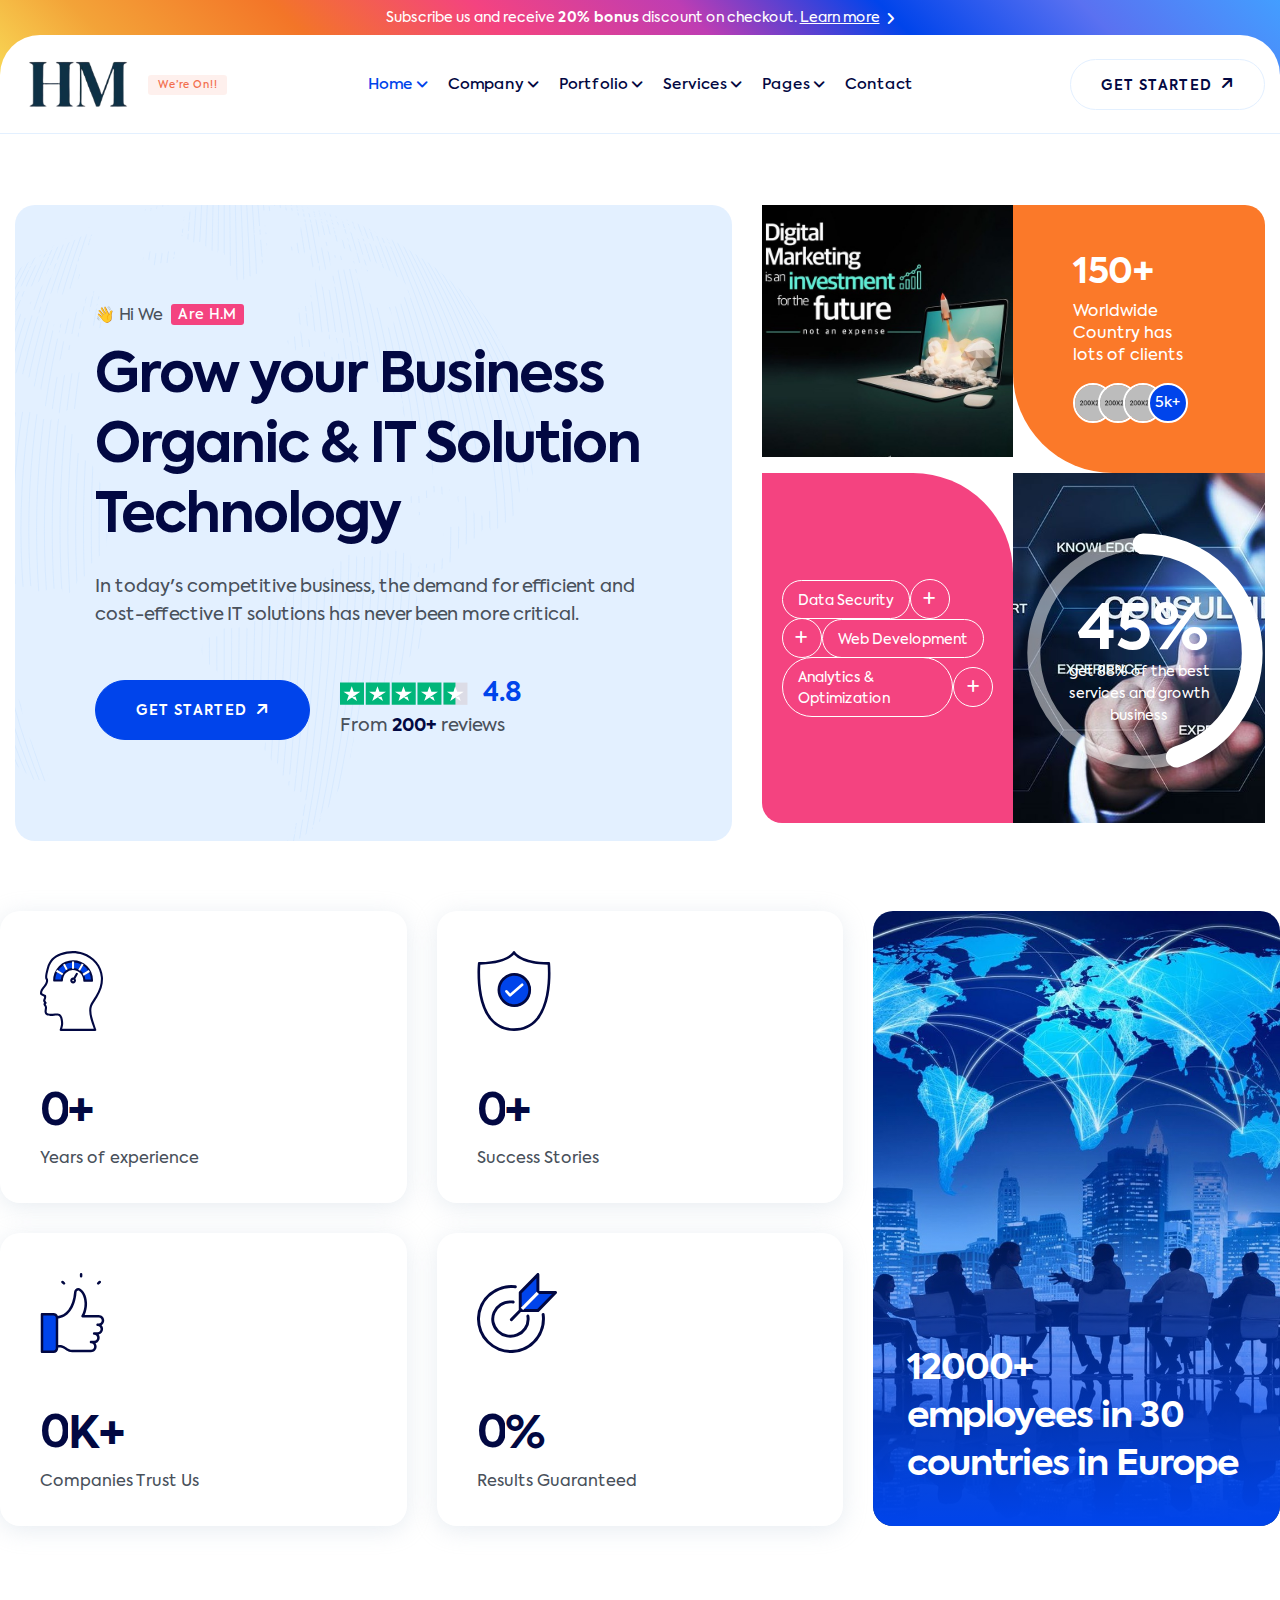
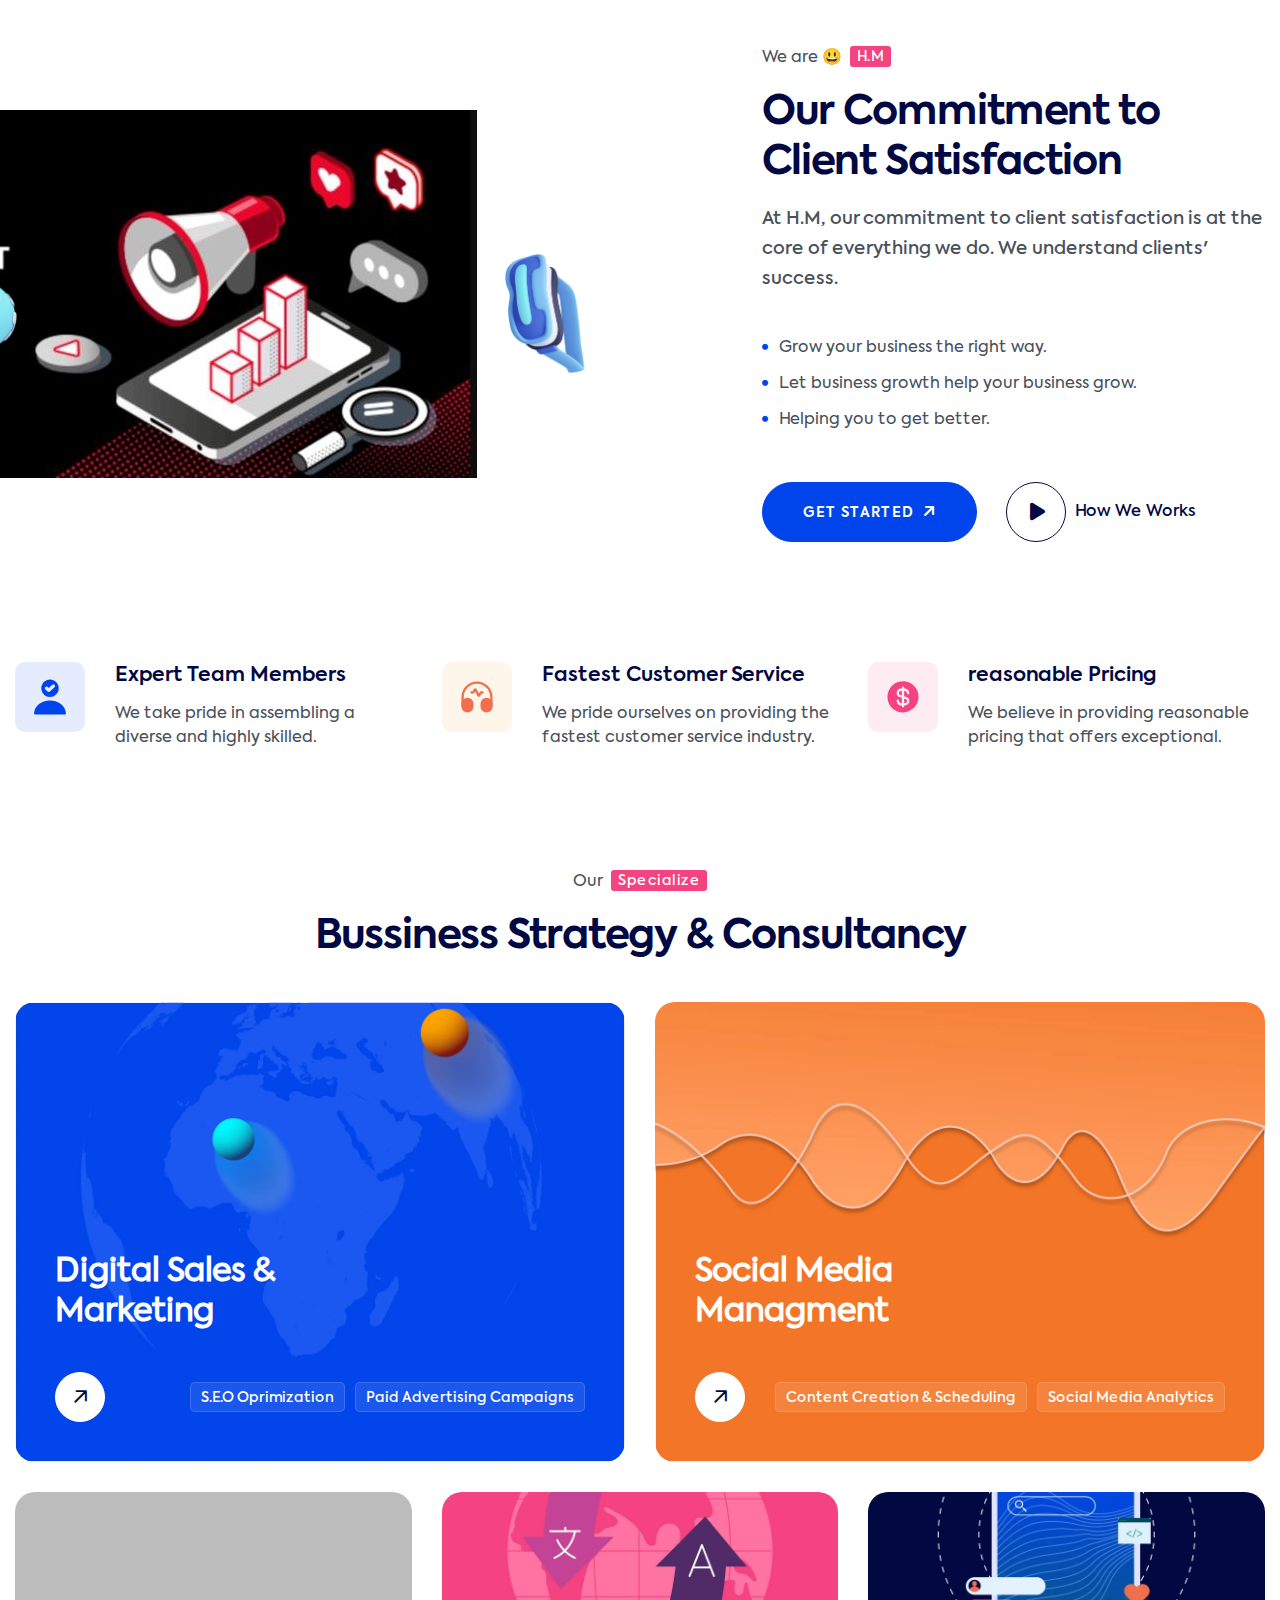
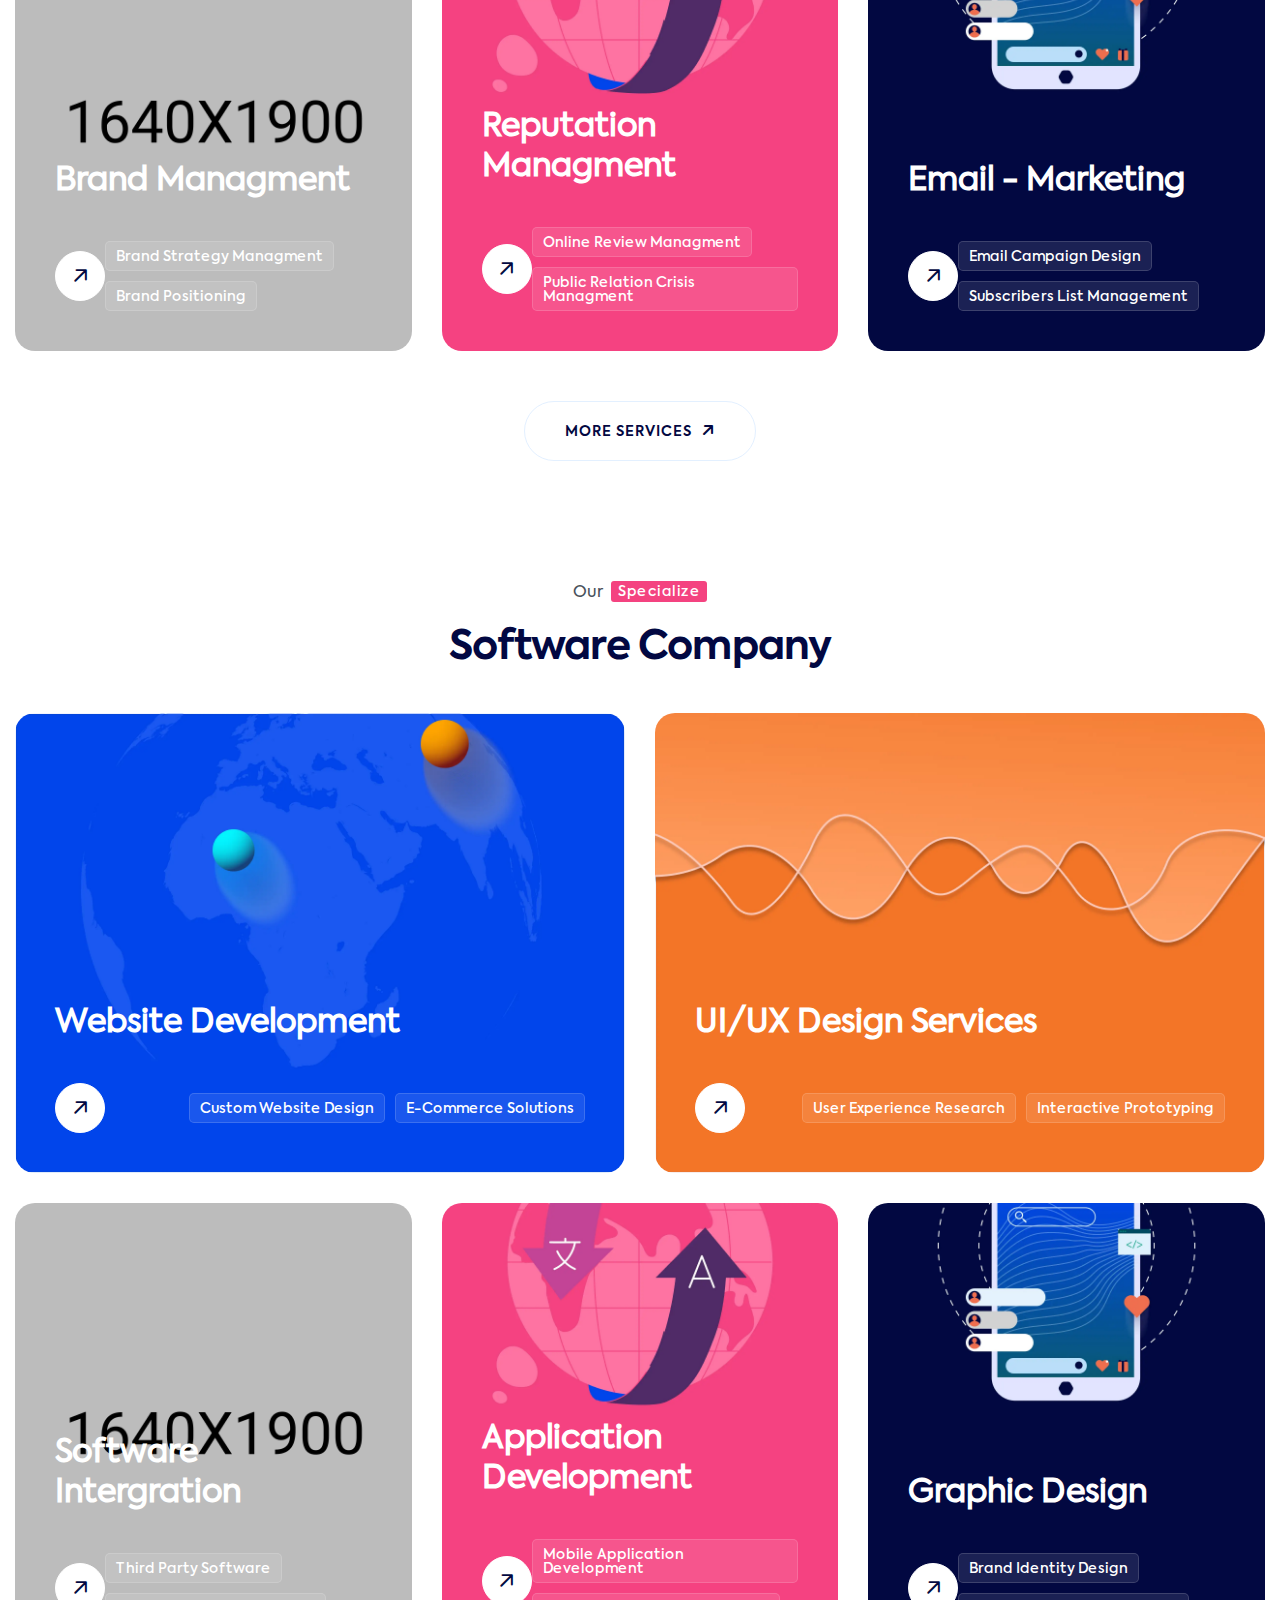
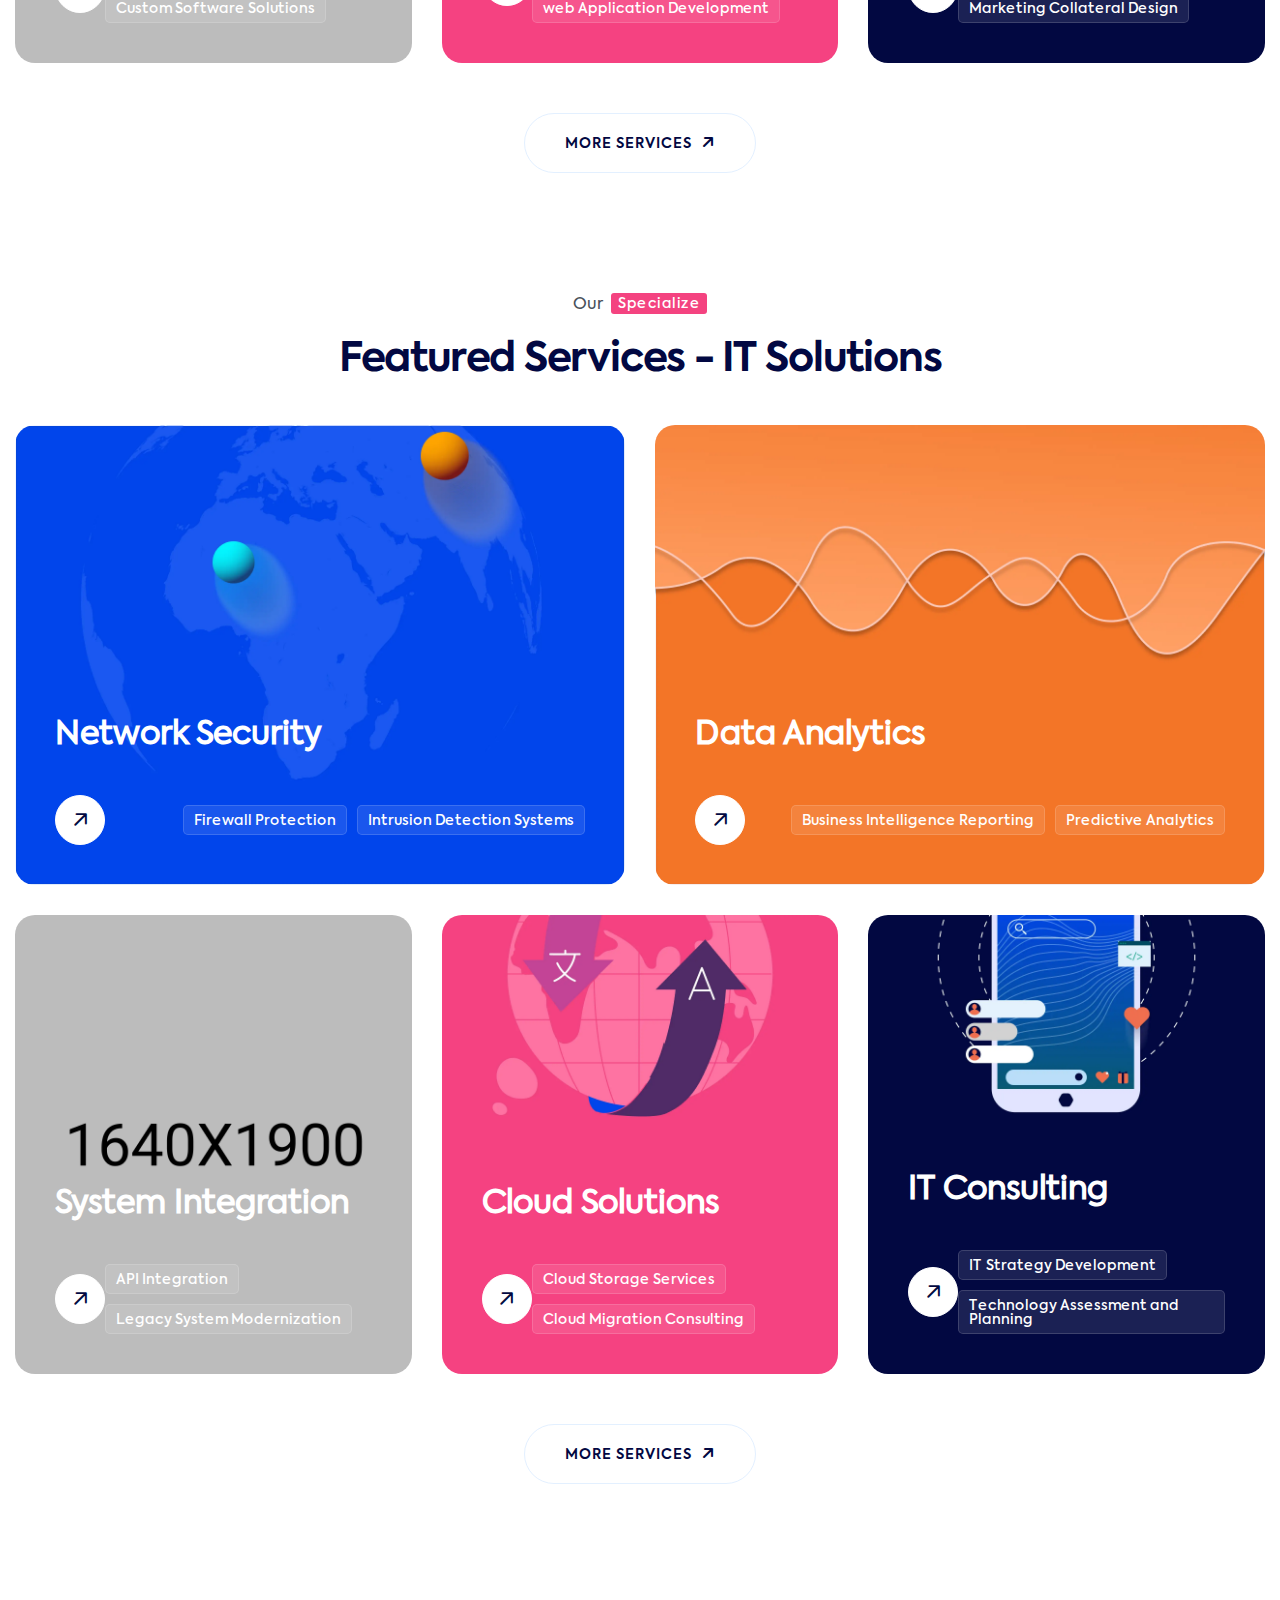
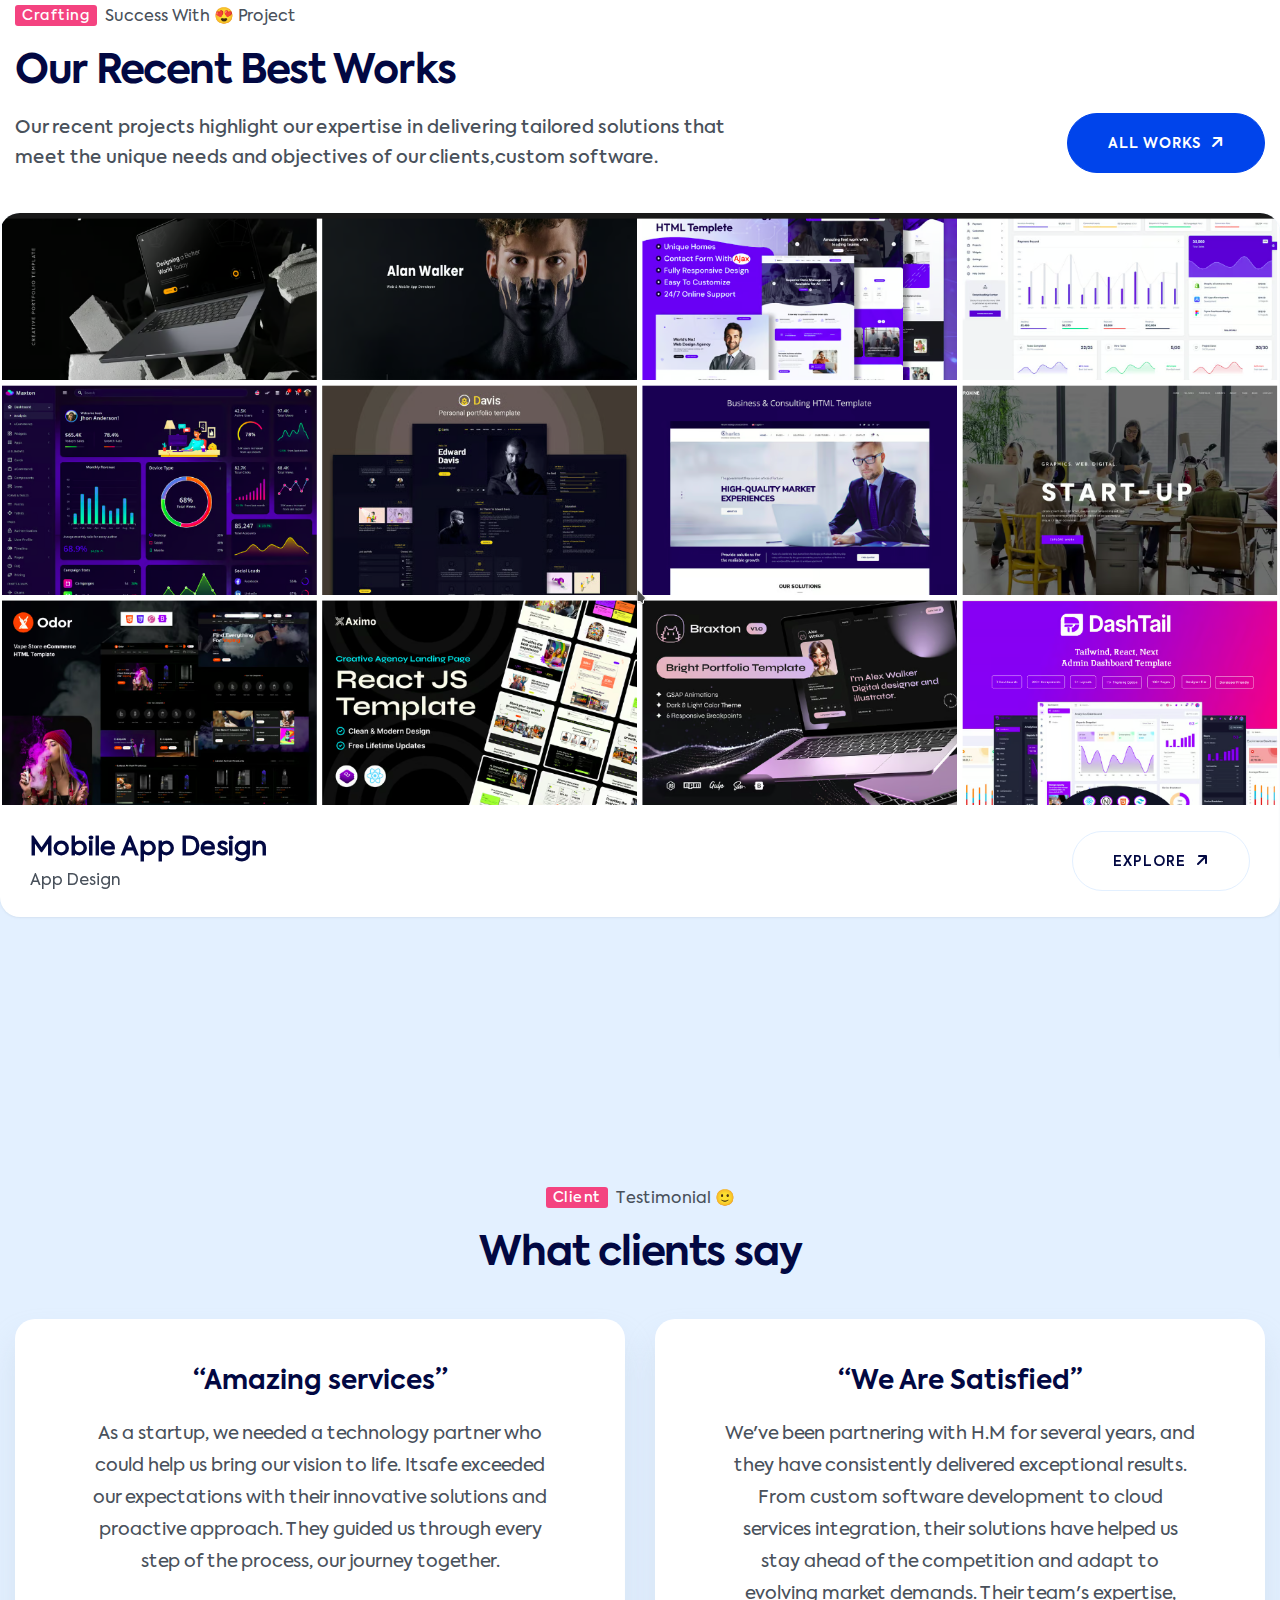
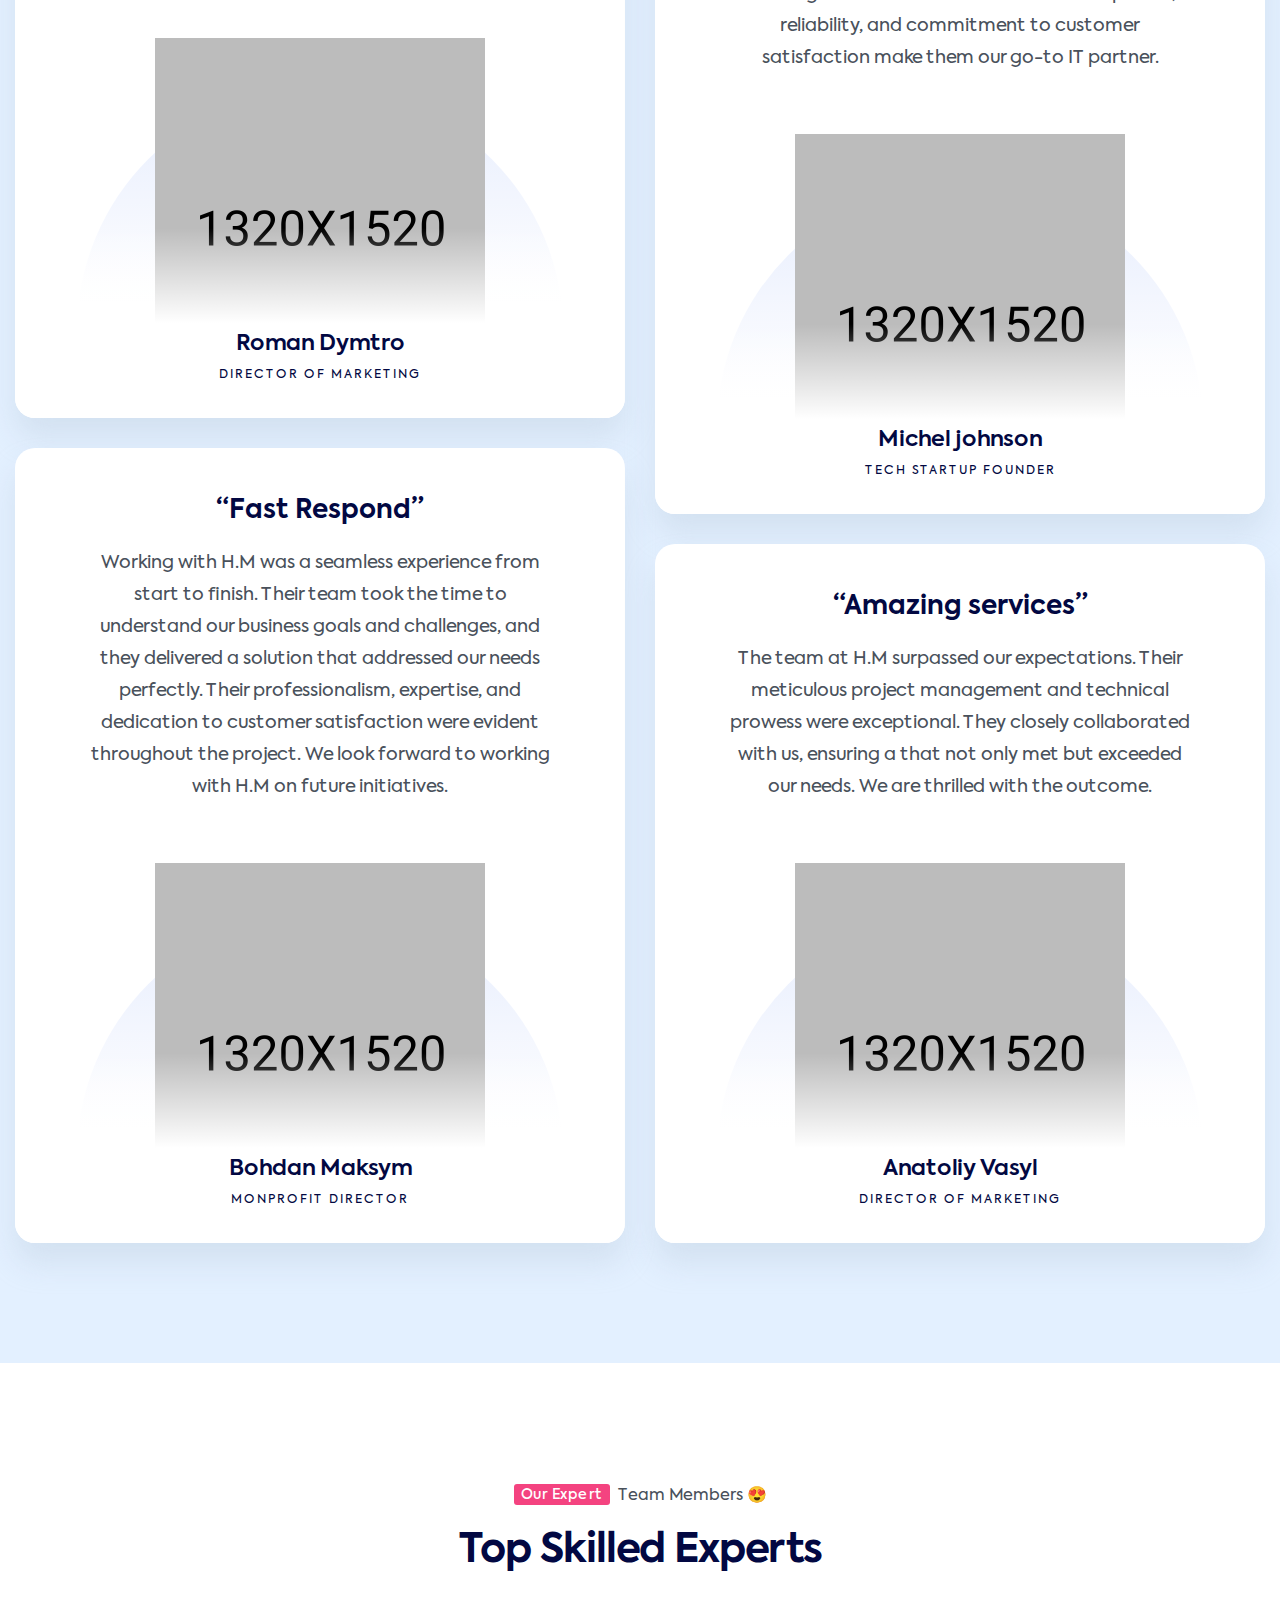
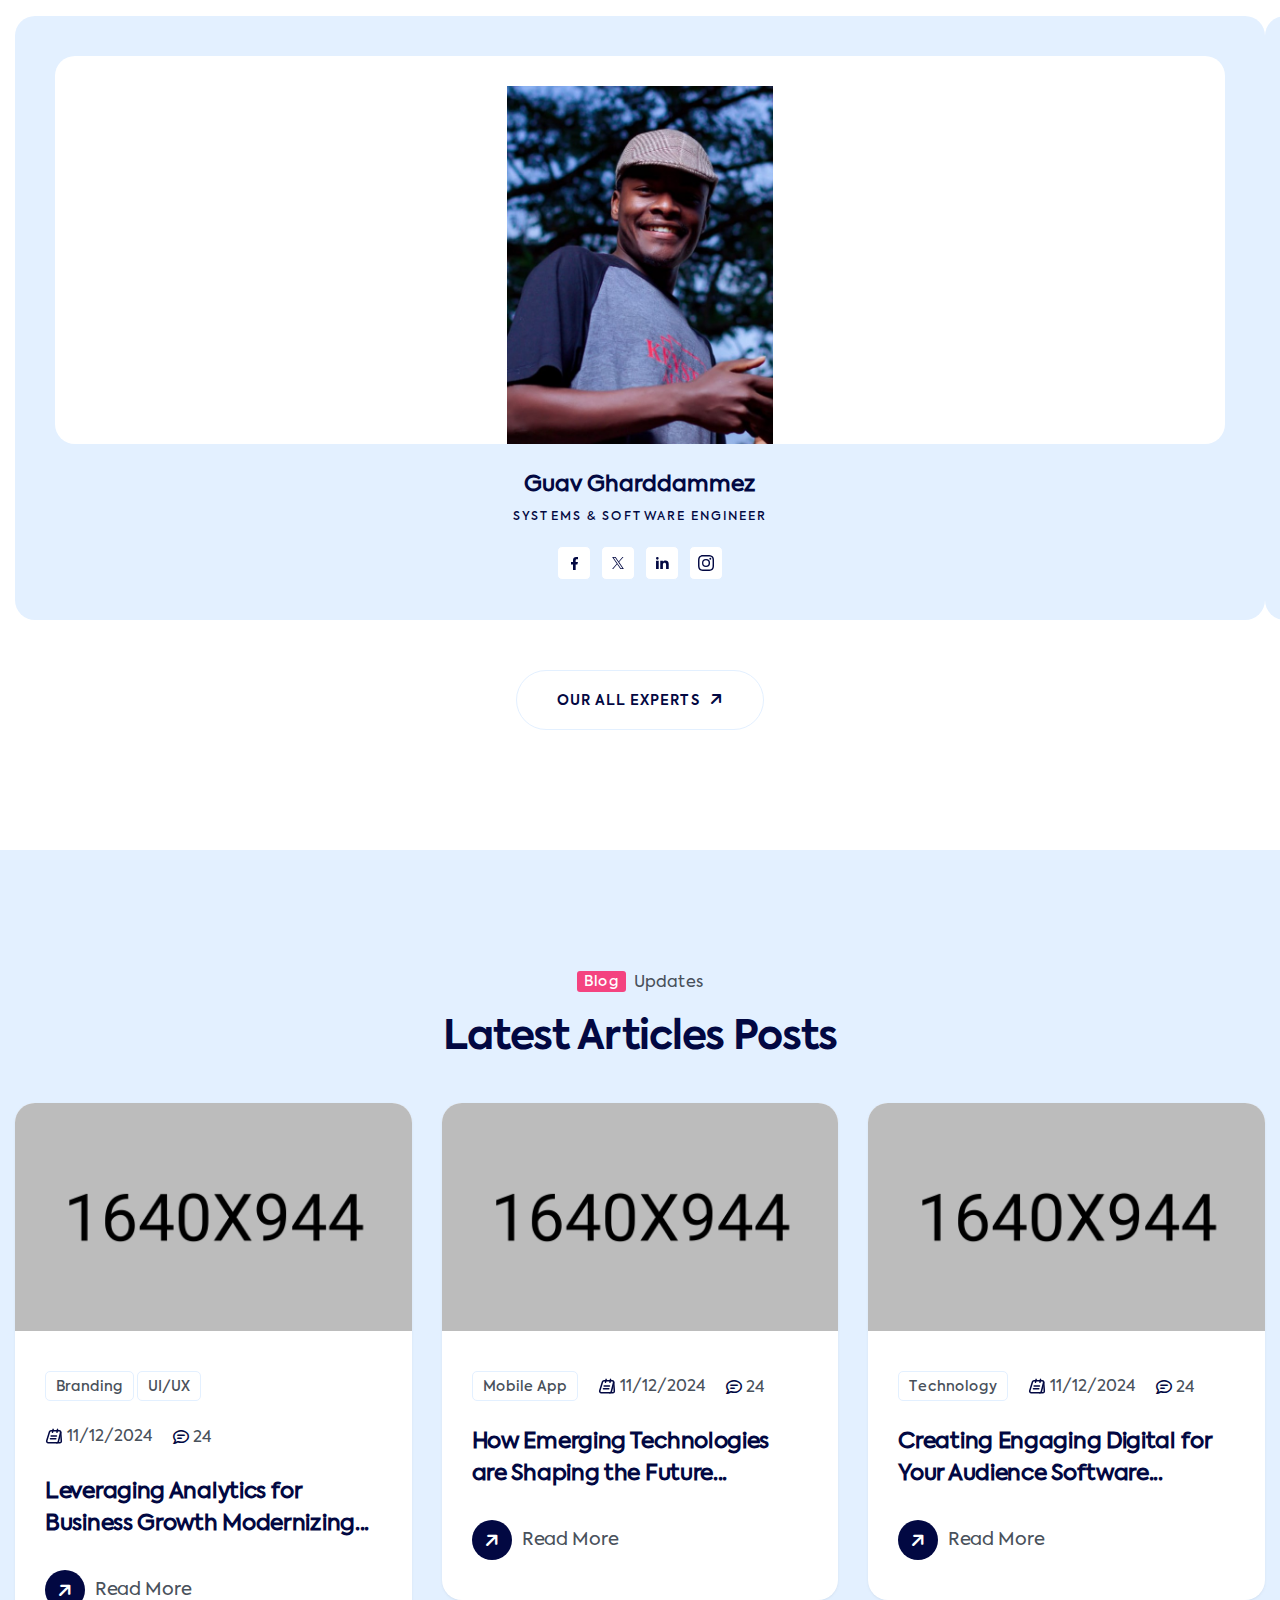
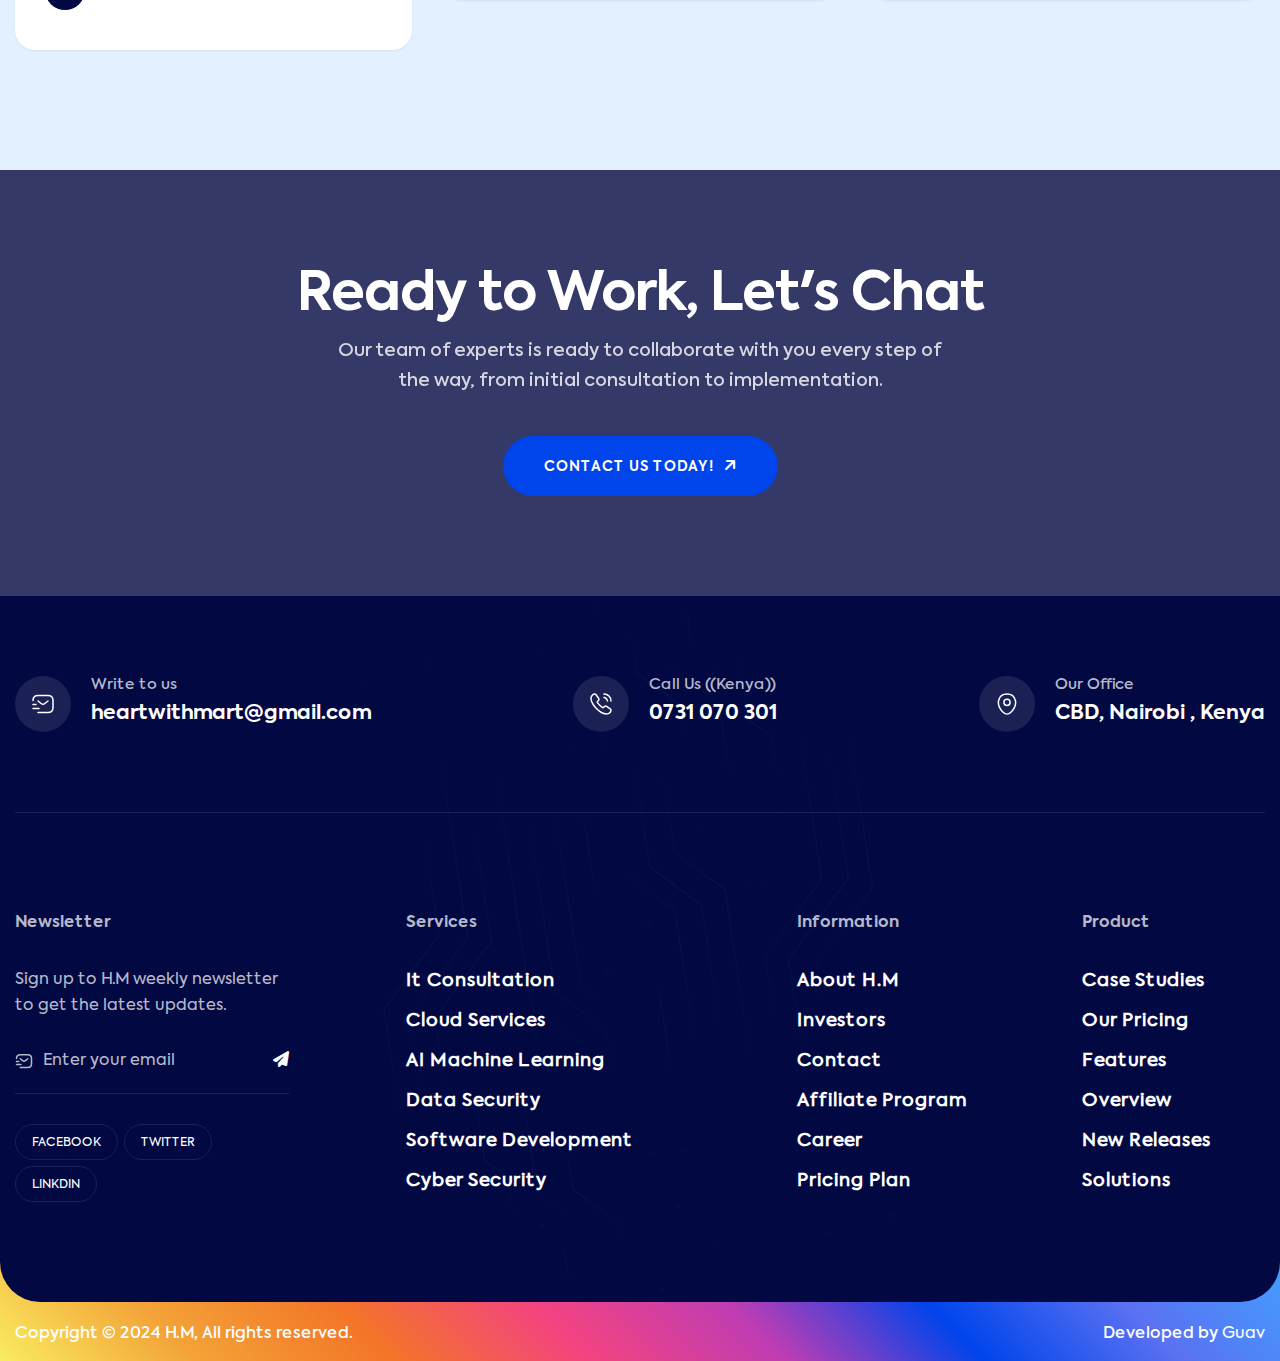
==== commit fae6b8fb: "changes" ====
--- a/index.html
+++ b/index.html
@@ -1,796 +1,900 @@
 <!DOCTYPE html>
 <html lang="en">
 
-<head>
-  <meta charset="utf-8" />
-  <meta name="viewport" content="width=device-width, initial-scale=1, shrink-to-fit=no" />
-  <meta http-equiv="x-ua-compatible" content="ie=edge" />
-  <meta name="thumbnail" content="assets/images/H.M_page_thumbnail.webp" />
-  <meta name="description" content="H.M – IT Solutions & Technology, Business Consulting, Software Company" />
-  <meta name="keywords" content="Bootstrap Site Template" />
-  <meta name="author" content="Webrock" />
-
-  <title>
-    IT Solution – H.M – IT Solutions & Technology, Business Consulting,
-    Software Company
-  </title>
-  <link rel="shortcut icon" href="assets/images/site_logo/favourite_icon_2.svg" />
-
-  <!-- Fraimwork - CSS Include -->
-  <link rel="stylesheet" type="text/css" href="assets/css/bootstrap.min.css" />
-
-  <!-- Icon - CSS Include -->
-  <link rel="stylesheet" type="text/css" href="assets/css/fontawesome.css" />
-
-  <!-- Animation - CSS Include -->
-  <link rel="stylesheet" type="text/css" href="assets/css/animate.min.css" />
-
-  <!-- Carousel - CSS Include -->
-  <link rel="stylesheet" type="text/css" href="assets/css/swiper-bundle.min.css" />
-
-  <!-- Video & Image Popup - CSS Include -->
-  <link rel="stylesheet" type="text/css" href="assets/css/magnific-popup.min.css" />
-
-  <!-- Counter - CSS Include -->
-  <link rel="stylesheet" type="text/css" href="assets/css/odometer.min.css" />
-
-  <!-- Custom - CSS Include -->
-  <link rel="stylesheet" type="text/css" href="assets/css/style.css" />
-</head>
-
-<body>
-  <!-- Body Wrap - Start -->
-  <div class="page_wrapper">
-    <!-- Preloader - Start -->
-    <div id="preloader" class="preloader">
-      <div class="loader-circle">
-        <div class="loader-line-mask">
-          <div class="loader-line"></div>
-        </div>
-        <div class="loader-logo">
-          <img src="assets/images/site_logo/site_logo_2.jpeg"
-            alt="Site Logo – H.M – IT Solutions &amp; Technology Site Template" />
+  <head>
+    <meta charset="utf-8" />
+    <meta name="viewport" content="width=device-width, initial-scale=1, shrink-to-fit=no" />
+    <meta http-equiv="x-ua-compatible" content="ie=edge" />
+    <meta name="thumbnail" content="assets/images/H.M_page_thumbnail.webp" />
+    <meta name="description" content="H.M – IT Solutions & Technology, Business Consulting, Software Company" />
+    <meta name="keywords" content="Bootstrap Site Template" />
+    <meta name="author" content="Webrock" />
+
+    <title>
+      IT Solution – H.M – IT Solutions & Technology, Business Consulting,
+      Software Company
+    </title>
+    <link rel="shortcut icon" href="assets/images/site_logo/favourite_icon_2.svg" />
+
+    <!-- Fraimwork - CSS Include -->
+    <link rel="stylesheet" type="text/css" href="assets/css/bootstrap.min.css" />
+
+    <!-- Icon - CSS Include -->
+    <link rel="stylesheet" type="text/css" href="assets/css/fontawesome.css" />
+
+    <!-- Animation - CSS Include -->
+    <link rel="stylesheet" type="text/css" href="assets/css/animate.min.css" />
+
+    <!-- Carousel - CSS Include -->
+    <link rel="stylesheet" type="text/css" href="assets/css/swiper-bundle.min.css" />
+
+    <!-- Video & Image Popup - CSS Include -->
+    <link rel="stylesheet" type="text/css" href="assets/css/magnific-popup.min.css" />
+
+    <!-- Counter - CSS Include -->
+    <link rel="stylesheet" type="text/css" href="assets/css/odometer.min.css" />
+
+    <!-- Custom - CSS Include -->
+    <link rel="stylesheet" type="text/css" href="assets/css/style.css" />
+  </head>
+
+  <body>
+    <!-- Body Wrap - Start -->
+    <div class="page_wrapper">
+      <!-- Preloader - Start -->
+      <div id="preloader" class="preloader">
+        <div class="loader-circle">
+          <div class="loader-line-mask">
+            <div class="loader-line"></div>
+          </div>
+          <div class="loader-logo">
+            <img src="assets/images/site_logo/site_logo_2.jpeg"
+              alt="Site Logo – H.M – IT Solutions &amp; Technology Site Template" />
+          </div>
         </div>
       </div>
-    </div>
-    <!-- Preloader - End -->
-
-    <!-- Back To Top - Start -->
-    <div class="backtotop">
-      <a href="#" class="scroll">
-        <i class="fa-solid fa-arrow-up"></i>
-      </a>
-    </div>
-    <!-- Back To Top - End -->
-
-    <!-- Site Header - Start
+      <!-- Preloader - End -->
+
+      <!-- Back To Top - Start -->
+      <div class="backtotop">
+        <a href="#" class="scroll">
+          <i class="fa-solid fa-arrow-up"></i>
+        </a>
+      </div>
+      <!-- Back To Top - End -->
+
+      <!-- Site Header - Start
       ================================================== -->
-    <header class="site_header site_header_1">
-      <div class="header_top text-center">
-        <div class="container">
-          <p class="m-0">
-            Subscribe us and receive <b>20% bonus</b> discount on checkout.
-            <a href="pricing.html"><u>Learn more</u> <i class="fa-solid fa-angle-right"></i></a>
-          </p>
+      <header class="site_header site_header_1">
+        <div class="header_top text-center">
+          <div class="container">
+            <p class="m-0">
+              Subscribe us and receive <b>20% bonus</b> discount on checkout.
+              <a href="pricing.html"><u>Learn more</u> <i class="fa-solid fa-angle-right"></i></a>
+            </p>
+          </div>
         </div>
-      </div>
-      <div class="header_bottom stricky">
-        <div class="container">
-          <div class="row align-items-center">
-            <div class="col-xl-3 col-lg-2 col-5">
-              <div class="site_logo">
-                <a class="site_link" href="index.html">
-                  <img src="assets/images/site_logo/site_logo_3.jpeg"
-                    alt="Site Logo – H.M – IT Solutions & Technology, Business Consulting, Software Company" />
-                </a>
-                <div class="badge bg-danger-subtle text-danger">
-                  We’re On!!
-                </div>
-              </div>
-            </div>
-            <div class="col-xl-6 col-lg-7 col-2">
-              <nav class="main_menu navbar navbar-expand-lg">
-                <div class="main_menu_inner collapse navbar-collapse justify-content-lg-center" id="main_menu_dropdown">
-                  <ul class="main_menu_list unordered_list justify-content-center">
-                    <li class="dropdown active">
-                      <a class="nav-link" href="#" id="home_submenu" role="button" data-bs-toggle="dropdown"
-                        aria-expanded="false">
-                        Home
-                      </a>
-                      <ul class="dropdown-menu" aria-labelledby="home_submenu">
-                        <li class="active">
-                          <a href="index.html">IT Solution</a>
-                        </li>
-                        <li>
-                          <a href="index_software_company.html">Software Company</a>
-                        </li>
-                        <li>
-                          <a href="index_business_consulting.html">Business Consulting</a>
-                        </li>
-                      </ul>
-                    </li>
-                    <li class="dropdown">
-                      <a class="nav-link" href="#" id="company_submenu" role="button" data-bs-toggle="dropdown"
-                        aria-expanded="false">
-                        Company
-                      </a>
-                      <div class="dropdown-menu mega_menu_wrapper" aria-labelledby="company_submenu">
-                        <div class="container">
-                          <div class="row">
-                            <div class="col-lg-9">
-                              <div class="megamenu_pages_wrapper mb-5">
-                                <div class="row">
-                                  <div class="col-lg-3 col-md-6">
-                                    <a class="iconbox_block_2" href="about.html">
-                                      <span class="icon_title_wrap">
-                                        <small class="iconbox_icon">
-                                          <img src="assets/images/icons/icon_wifi.svg" alt="Wifi SVG Icon" />
+        <div class="header_bottom stricky">
+          <div class="container">
+            <div class="row align-items-center">
+              <div class="col-xl-3 col-lg-2 col-5">
+                <div class="site_logo">
+                  <a class="site_link" href="index.html">
+                    <img src="assets/images/site_logo/site_logo_3.jpeg"
+                      alt="Site Logo – H.M – IT Solutions & Technology, Business Consulting, Software Company" />
+                  </a>
+                  <div class="badge bg-danger-subtle text-danger">
+                    We’re On!!
+                  </div>
+                </div>
+              </div>
+              <div class="col-xl-6 col-lg-7 col-2">
+                <nav class="main_menu navbar navbar-expand-lg">
+                  <div class="main_menu_inner collapse navbar-collapse justify-content-lg-center"
+                    id="main_menu_dropdown">
+                    <ul class="main_menu_list unordered_list justify-content-center">
+                      <li class="dropdown active">
+                        <a class="nav-link" href="#" id="home_submenu" role="button" data-bs-toggle="dropdown"
+                          aria-expanded="false">
+                          Home
+                        </a>
+                        <ul class="dropdown-menu" aria-labelledby="home_submenu">
+                          <li class="active">
+                            <a href="index.html">IT Solution</a>
+                          </li>
+                          <li>
+                            <a href="index_software_company.html">Software Company</a>
+                          </li>
+                          <li>
+                            <a href="index_business_consulting.html">Business Consulting</a>
+                          </li>
+                        </ul>
+                      </li>
+                      <li class="dropdown">
+                        <a class="nav-link" href="#" id="company_submenu" role="button" data-bs-toggle="dropdown"
+                          aria-expanded="false">
+                          Company
+                        </a>
+                        <div class="dropdown-menu mega_menu_wrapper" aria-labelledby="company_submenu">
+                          <div class="container">
+                            <div class="row">
+                              <div class="col-lg-9">
+                                <div class="megamenu_pages_wrapper mb-5">
+                                  <div class="row">
+                                    <div class="col-lg-3 col-md-6">
+                                      <a class="iconbox_block_2" href="about.html">
+                                        <span class="icon_title_wrap">
+                                          <small class="iconbox_icon">
+                                            <img src="assets/images/icons/icon_wifi.svg" alt="Wifi SVG Icon" />
+                                          </small>
+                                          <small class="iconbox_title">About Us</small>
+                                        </span>
+                                        <span class="description mb-0">
+                                          Learn more about H.M
+                                        </span>
+                                      </a>
+                                    </div>
+                                    <div class="col-lg-3 col-md-6">
+                                      <a class="iconbox_block_2" href="pricing.html">
+                                        <span class="icon_title_wrap">
+                                          <small class="iconbox_icon">
+                                            <img src="assets/images/icons/icon_dollar_2.svg" alt="Dollar SVG Icon" />
+                                          </small>
+                                          <small class="iconbox_title">Our Pricing</small>
+                                        </span>
+                                        <span class="description mb-0">
+                                          Streamlined Pricing
+                                        </span>
+                                      </a>
+                                    </div>
+                                    <div class="col-lg-3 col-md-6">
+                                      <a class="iconbox_block_2" href="portfolio.html">
+                                        <span class="icon_title_wrap">
+                                          <small class="iconbox_icon">
+                                            <img src="assets/images/icons/icon_chart.svg" alt="Chart SVG Icon" />
+                                          </small>
+                                          <small class="iconbox_title">Portfolio</small>
+                                        </span>
+                                        <span class="description mb-0">
+                                          Explore our all overview
+                                        </span>
+                                      </a>
+                                    </div>
+                                    <div class="col-lg-3 col-md-6">
+                                      <a class="iconbox_block_2" href="portfolio_details.html">
+                                        <span class="icon_title_wrap">
+                                          <small class="iconbox_icon">
+                                            <img src="assets/images/icons/icon_tag_2.svg" alt="Event Tag SVG Icon" />
+                                          </small>
+                                          <small class="iconbox_title">Portfolio Details</small>
+                                        </span>
+                                        <span class="description mb-0">
+                                          Explore our work overview
+                                        </span>
+                                      </a>
+                                    </div>
+                                    <div class="col-lg-3 col-md-6">
+                                      <a class="iconbox_block_2" href="team.html">
+                                        <span class="icon_title_wrap">
+                                          <small class="iconbox_icon">
+                                            <img src="assets/images/icons/icon_user_2.svg" alt="User Check SVG Icon" />
+                                          </small>
+                                          <small class="iconbox_title">Team</small>
+                                        </span>
+                                        <span class="description mb-0">
+                                          We are friendly Join our team
+                                        </span>
+                                      </a>
+                                    </div>
+                                    <div class="col-lg-3 col-md-6">
+                                      <a class="iconbox_block_2" href="team_details.html">
+                                        <span class="icon_title_wrap">
+                                          <small class="iconbox_icon">
+                                            <img src="assets/images/icons/icon_users.svg" alt="Users SVG Icon" />
+                                          </small>
+                                          <small class="iconbox_title">Team Details</small>
+                                        </span>
+                                        <span class="description mb-0">
+                                          We are friendly Join our team
+                                        </span>
+                                      </a>
+                                    </div>
+                                    <div class="col-lg-3 col-md-6">
+                                      <a class="iconbox_block_2" href="service.html">
+                                        <span class="icon_title_wrap">
+                                          <small class="iconbox_icon">
+                                            <img src="assets/images/icons/icon_pen.svg" alt="Pen SVG Icon" />
+                                          </small>
+                                          <small class="iconbox_title">Services</small>
+                                        </span>
+                                        <small class="description mb-0">
+                                          Happy to help you!
                                         </small>
-                                        <small class="iconbox_title">About Us</small>
-                                      </span>
-                                      <span class="description mb-0">
-                                        Learn more about H.M
+                                      </a>
+                                    </div>
+                                    <div class="col-lg-3 col-md-6">
+                                      <a class="iconbox_block_2" href="service_details.html">
+                                        <span class="icon_title_wrap">
+                                          <small class="iconbox_icon">
+                                            <img src="assets/images/icons/icon_pen.svg" alt="Pen SVG Icon" />
+                                          </small>
+                                          <small class="iconbox_title">Service Details</small>
+                                        </span>
+                                        <small class="description mb-0">
+                                          Happy to help you!
+                                        </small>
+                                      </a>
+                                    </div>
+                                  </div>
+                                </div>
+                                <ul class="btns_group p-0 unordered_list justify-content-start">
+                                  <li>
+                                    <a class="btn btn-primary" href="contact.html">
+                                      <span class="btn_label" data-text="Free Consultation">Free Consultation</span>
+                                      <span class="btn_icon">
+                                        <i class="fa-solid fa-arrow-up-right"></i>
                                       </span>
                                     </a>
-                                  </div>
-                                  <div class="col-lg-3 col-md-6">
-                                    <a class="iconbox_block_2" href="pricing.html">
-                                      <span class="icon_title_wrap">
-                                        <small class="iconbox_icon">
-                                          <img src="assets/images/icons/icon_dollar_2.svg" alt="Dollar SVG Icon" />
-                                        </small>
-                                        <small class="iconbox_title">Our Pricing</small>
-                                      </span>
-                                      <span class="description mb-0">
-                                        Streamlined Pricing
-                                      </span>
-                                    </a>
-                                  </div>
-                                  <div class="col-lg-3 col-md-6">
-                                    <a class="iconbox_block_2" href="portfolio.html">
-                                      <span class="icon_title_wrap">
-                                        <small class="iconbox_icon">
-                                          <img src="assets/images/icons/icon_chart.svg" alt="Chart SVG Icon" />
-                                        </small>
-                                        <small class="iconbox_title">Portfolio</small>
-                                      </span>
-                                      <span class="description mb-0">
-                                        Explore our all overview
-                                      </span>
-                                    </a>
-                                  </div>
-                                  <div class="col-lg-3 col-md-6">
-                                    <a class="iconbox_block_2" href="portfolio_details.html">
-                                      <span class="icon_title_wrap">
-                                        <small class="iconbox_icon">
-                                          <img src="assets/images/icons/icon_tag_2.svg" alt="Event Tag SVG Icon" />
-                                        </small>
-                                        <small class="iconbox_title">Portfolio Details</small>
-                                      </span>
-                                      <span class="description mb-0">
-                                        Explore our work overview
-                                      </span>
-                                    </a>
-                                  </div>
-                                  <div class="col-lg-3 col-md-6">
-                                    <a class="iconbox_block_2" href="team.html">
-                                      <span class="icon_title_wrap">
-                                        <small class="iconbox_icon">
-                                          <img src="assets/images/icons/icon_user_2.svg" alt="User Check SVG Icon" />
-                                        </small>
-                                        <small class="iconbox_title">Team</small>
-                                      </span>
-                                      <span class="description mb-0">
-                                        We are friendly Join our team
-                                      </span>
-                                    </a>
-                                  </div>
-                                  <div class="col-lg-3 col-md-6">
-                                    <a class="iconbox_block_2" href="team_details.html">
-                                      <span class="icon_title_wrap">
-                                        <small class="iconbox_icon">
-                                          <img src="assets/images/icons/icon_users.svg" alt="Users SVG Icon" />
-                                        </small>
-                                        <small class="iconbox_title">Team Details</small>
-                                      </span>
-                                      <span class="description mb-0">
-                                        We are friendly Join our team
-                                      </span>
-                                    </a>
-                                  </div>
-                                  <div class="col-lg-3 col-md-6">
-                                    <a class="iconbox_block_2" href="service.html">
-                                      <span class="icon_title_wrap">
-                                        <small class="iconbox_icon">
-                                          <img src="assets/images/icons/icon_pen.svg" alt="Pen SVG Icon" />
-                                        </small>
-                                        <small class="iconbox_title">Services</small>
-                                      </span>
-                                      <small class="description mb-0">
-                                        Happy to help you!
-                                      </small>
-                                    </a>
-                                  </div>
-                                  <div class="col-lg-3 col-md-6">
-                                    <a class="iconbox_block_2" href="service_details.html">
-                                      <span class="icon_title_wrap">
-                                        <small class="iconbox_icon">
-                                          <img src="assets/images/icons/icon_pen.svg" alt="Pen SVG Icon" />
-                                        </small>
-                                        <small class="iconbox_title">Service Details</small>
-                                      </span>
-                                      <small class="description mb-0">
-                                        Happy to help you!
-                                      </small>
-                                    </a>
-                                  </div>
-                                </div>
-                              </div>
-                              <ul class="btns_group p-0 unordered_list justify-content-start">
-                                <li>
-                                  <a class="btn btn-primary" href="contact.html">
-                                    <span class="btn_label" data-text="Free Consultation">Free Consultation</span>
-                                    <span class="btn_icon">
-                                      <i class="fa-solid fa-arrow-up-right"></i>
-                                    </span>
-                                  </a>
-                                </li>
-                                <li>
-                                  <div class="review_short_info_2">
-                                    <div class="review_admin_logo">
-                                      <img src="assets/images/clients/client_logo_9.webp" alt="Client Logo" />
-                                    </div>
-                                    <div class="review_info_content">
-                                      <ul class="rating_block unordered_list">
-                                        <li>
-                                          <i class="fa-solid fa-star fa-fw"></i>
-                                        </li>
-                                        <li>
-                                          <i class="fa-solid fa-star fa-fw"></i>
-                                        </li>
-                                        <li>
-                                          <i class="fa-solid fa-star fa-fw"></i>
-                                        </li>
-                                        <li>
-                                          <i class="fa-solid fa-star fa-fw"></i>
-                                        </li>
-                                        <li>
-                                          <i class="fa-solid fa-star fa-fw"></i>
-                                        </li>
-                                      </ul>
-                                      <div class="review_counter">
-                                        From <b>200+</b> reviews
+                                  </li>
+                                  <li>
+                                    <div class="review_short_info_2">
+                                      <div class="review_admin_logo">
+                                        <img src="assets/images/clients/client_logo_9.webp" alt="Client Logo" />
+                                      </div>
+                                      <div class="review_info_content">
+                                        <ul class="rating_block unordered_list">
+                                          <li>
+                                            <i class="fa-solid fa-star fa-fw"></i>
+                                          </li>
+                                          <li>
+                                            <i class="fa-solid fa-star fa-fw"></i>
+                                          </li>
+                                          <li>
+                                            <i class="fa-solid fa-star fa-fw"></i>
+                                          </li>
+                                          <li>
+                                            <i class="fa-solid fa-star fa-fw"></i>
+                                          </li>
+                                          <li>
+                                            <i class="fa-solid fa-star fa-fw"></i>
+                                          </li>
+                                        </ul>
+                                        <div class="review_counter">
+                                          From <b>200+</b> reviews
+                                        </div>
                                       </div>
                                     </div>
-                                  </div>
-                                </li>
-                                <li>
-                                  <div class="review_short_info_2">
-                                    <div class="review_admin_logo">
-                                      <img src="assets/images/clients/client_logo_10.webp" alt="Client Logo" />
-                                    </div>
-                                    <div class="review_info_content">
-                                      <ul class="rating_block unordered_list">
-                                        <li>
-                                          <i class="fa-solid fa-star fa-fw"></i>
-                                        </li>
-                                        <li>
-                                          <i class="fa-solid fa-star fa-fw"></i>
-                                        </li>
-                                        <li>
-                                          <i class="fa-solid fa-star fa-fw"></i>
-                                        </li>
-                                        <li>
-                                          <i class="fa-solid fa-star fa-fw"></i>
-                                        </li>
-                                        <li>
-                                          <i class="fa-solid fa-star fa-fw"></i>
-                                        </li>
-                                      </ul>
-                                      <div class="review_counter">
-                                        From <b>200+</b> reviews
+                                  </li>
+                                  <li>
+                                    <div class="review_short_info_2">
+                                      <div class="review_admin_logo">
+                                        <img src="assets/images/clients/client_logo_10.webp" alt="Client Logo" />
+                                      </div>
+                                      <div class="review_info_content">
+                                        <ul class="rating_block unordered_list">
+                                          <li>
+                                            <i class="fa-solid fa-star fa-fw"></i>
+                                          </li>
+                                          <li>
+                                            <i class="fa-solid fa-star fa-fw"></i>
+                                          </li>
+                                          <li>
+                                            <i class="fa-solid fa-star fa-fw"></i>
+                                          </li>
+                                          <li>
+                                            <i class="fa-solid fa-star fa-fw"></i>
+                                          </li>
+                                          <li>
+                                            <i class="fa-solid fa-star fa-fw"></i>
+                                          </li>
+                                        </ul>
+                                        <div class="review_counter">
+                                          From <b>200+</b> reviews
+                                        </div>
                                       </div>
                                     </div>
+                                  </li>
+                                </ul>
+                              </div>
+                              <div class="col-lg-3">
+                                <div class="site_author bg-primary">
+                                  <div class="author_box">
+                                    <div class="author_image bg-light">
+                                      <img src="assets/images/avatar/avatar_7.webp" alt="Site Author Image" />
+                                    </div>
+                                    <div class="author_box_content">
+                                      <h3 class="author_name text-white">
+                                        Martha Wambeo
+                                      </h3>
+                                      <span class="author_designation text-white">CEO & Founder At H.M</span>
+                                    </div>
+                                    <div class="quote_icon">
+                                      <img src="assets/images/icons/icon_quote.svg" alt="Quote Icon" />
+                                    </div>
                                   </div>
-                                </li>
-                              </ul>
-                            </div>
-                            <div class="col-lg-3">
-                              <div class="site_author bg-primary">
-                                <div class="author_box">
-                                  <div class="author_image bg-light">
-                                    <img src="assets/images/avatar/avatar_7.webp" alt="Site Author Image" />
-                                  </div>
-                                  <div class="author_box_content">
-                                    <h3 class="author_name text-white">
-                                      Martha Wambeo
-                                    </h3>
-                                    <span class="author_designation text-white">CEO & Founder At H.M</span>
-                                  </div>
-                                  <div class="quote_icon">
-                                    <img src="assets/images/icons/icon_quote.svg" alt="Quote Icon" />
-                                  </div>
+                                  <p class="mb-0 text-white">
+                                    As a CEO & Founder At H.M I have been voice
+                                    crying in the wilderness, trying to make
+                                    requirements clear, use every minute to
+                                    deliver the result, and not reinvent the
+                                    wheel. Here at H.M, I made that possible for
+                                    the clients.
+                                  </p>
                                 </div>
-                                <p class="mb-0 text-white">
-                                  As a CEO & Founder At H.M I have been voice
-                                  crying in the wilderness, trying to make
-                                  requirements clear, use every minute to
-                                  deliver the result, and not reinvent the
-                                  wheel. Here at H.M, I made that possible for
-                                  the clients.
-                                </p>
                               </div>
                             </div>
                           </div>
                         </div>
-                      </div>
-                    </li>
-                    <li class="dropdown">
-                      <a class="nav-link" href="#" id="portfolio_submenu" role="button" data-bs-toggle="dropdown"
-                        aria-expanded="false">
-                        Portfolio
-                      </a>
-                      <ul class="dropdown-menu" aria-labelledby="portfolio_submenu">
-                        <li><a href="portfolio.html">Portfolio</a></li>
-                        <li>
-                          <a href="portfolio_details.html">Portfolio Details</a>
-                        </li>
-                      </ul>
-                    </li>
-                    <li class="dropdown">
-                      <a class="nav-link" href="#" id="services_submenu" role="button" data-bs-toggle="dropdown"
-                        aria-expanded="false">
-                        Services
-                      </a>
-                      <div class="dropdown-menu mega_menu_wrapper p-0" aria-labelledby="services_submenu">
-                        <div class="container">
-                          <div class="row justify-content-lg-between">
-                            <div class="col-lg-8">
-                              <div class="row">
-                                <div class="col-lg-4">
-                                  <div class="megamenu_widget">
-                                    <h3 class="megamenu_info_title">
-                                      Services
-                                    </h3>
-                                    <ul class="icon_list unordered_list_block">
-                                      <li>
-                                        <a href="service_details.html">
-                                          <span class="icon_list_text">
-                                            IT Management Services
-                                          </span>
-                                        </a>
-                                      </li>
-                                      <li>
-                                        <a href="service_details.html">
-                                          <span class="icon_list_text">
-                                            Data Tracking Security
-                                          </span>
-                                        </a>
-                                      </li>
-                                      <li>
-                                        <a href="service_details.html">
-                                          <span class="icon_list_text">
-                                            Website Development
-                                          </span>
-                                        </a>
-                                      </li>
-                                      <li>
-                                        <a href="service_details.html">
-                                          <span class="icon_list_text">
-                                            CRM Solutions and Design
-                                          </span>
-                                        </a>
-                                      </li>
-                                      <li>
-                                        <a href="service_details.html">
-                                          <span class="icon_list_text">
-                                            UI/UX Design Services
-                                          </span>
-                                        </a>
-                                      </li>
-                                      <li>
-                                        <a href="service_details.html">
-                                          <span class="icon_list_text">
-                                            Technology Solution
-                                          </span>
-                                        </a>
-                                      </li>
-                                      <li>
-                                        <a href="service_details.html">
-                                          <span class="icon_list_text">
-                                            Software Development
-                                          </span>
-                                        </a>
-                                      </li>
-
-                                      <!-- Added Services -->
-                                      <li>
-                                        <a href="service_details.html">
-                                          <span class="icon_list_text">
-                                            Cyber Security - Network Security
-                                          </span>
-                                        </a>
-                                      </li>
-                                      <li>
-                                        <a href="service_details.html">
-                                          <span class="icon_list_text">
-                                            Data Analytics
-                                          </span>
-                                        </a>
-                                      </li>
-                                      <li>
-                                        <a href="service_details.html">
-                                          <span class="icon_list_text">
-                                            Digital Strategy and Consulting
-                                          </span>
-                                        </a>
-                                      </li>
-                                      <li>
-                                        <a href="service_details.html">
-                                          <span class="icon_list_text">
-                                            Digital Sales and Marketing
-                                          </span>
-                                        </a>
-                                      </li>
-                                      <li>
-                                        <a href="service_details.html">
-                                          <span class="icon_list_text">
-                                            E-mail Marketing
-                                          </span>
-                                        </a>
-                                      </li>
-                                      <li>
-                                        <a href="service_details.html">
-                                          <span class="icon_list_text">
-                                            Brand Management
-                                          </span>
-                                        </a>
-                                      </li>
-                                      <li>
-                                        <a href="service_details.html">
-                                          <span class="icon_list_text">
-                                            Reputation Management
-                                          </span>
-                                        </a>
-                                      </li>
-                                      <li>
-                                        <a href="service_details.html">
-                                          <span class="icon_list_text">
-                                            Social Media Management
-                                          </span>
-                                        </a>
-                                      </li>
-                                      <li>
-                                        <a href="service_details.html">
-                                          <span class="icon_list_text">
-                                            Graphic Design
-                                          </span>
-                                        </a>
-                                      </li>
-
-                                      <div class="col-lg-4">
-                                        <div class="megamenu_widget">
-                                          <h3 class="megamenu_info_title">
-                                            Our Fields
-                                          </h3>
-                                          <ul class="icon_list unordered_list_block">
-                                            <li>
-                                              <a href="fields.html">
-                                                <span class="icon_list_text">
-                                                  Healthcare
-                                                </span>
-                                              </a>
-                                            </li>
-                                            <li>
-                                              <a href="fields.html">
-                                                <span class="icon_list_text">
-                                                  Banks
-                                                </span>
-                                              </a>
-                                            </li>
-                                            <li>
-                                              <a href="fields.html">
-                                                <span class="icon_list_text">
-                                                  Logistics
-                                                </span>
-                                              </a>
-                                            </li>
-                                            <li>
-                                              <a href="fields.html">
-                                                <span class="icon_list_text">
-                                                  Supermarkets
-                                                </span>
-                                              </a>
-                                            </li>
-                                            <li>
-                                              <a href="fields.html">
-                                                <span class="icon_list_text">
-                                                  Industries
-                                                </span>
-                                              </a>
-                                            </li>
-                                            <li>
-                                              <a href="fields.html">
-                                                <span class="icon_list_text">
-                                                  Hotels
-                                                </span>
-                                              </a>
-                                            </li>
-                                            <li>
-                                              <a href="fields.html">
-                                                <span class="icon_list_text">
-                                                  Fintech
-                                                </span>
-                                              </a>
-                                            </li>
-                                          </ul>
+                      </li>
+                      <li class="dropdown">
+                        <a class="nav-link" href="#" id="portfolio_submenu" role="button" data-bs-toggle="dropdown"
+                          aria-expanded="false">
+                          Portfolio
+                        </a>
+                        <ul class="dropdown-menu" aria-labelledby="portfolio_submenu">
+                          <li><a href="portfolio.html">Portfolio</a></li>
+                          <li>
+                            <a href="portfolio_details.html">Portfolio Details</a>
+                          </li>
+                        </ul>
+                      </li>
+                      <li class="dropdown">
+                        <a class="nav-link" href="#" id="services_submenu" role="button" data-bs-toggle="dropdown"
+                          aria-expanded="false">
+                          Services
+                        </a>
+                        <div class="dropdown-menu mega_menu_wrapper p-0" aria-labelledby="services_submenu">
+                          <div class="container">
+                            <div class="row justify-content-lg-between">
+                              <div class="col-lg-8">
+                                <div class="row">
+                                  <div class="col-lg-4">
+                                    <div class="megamenu_widget">
+                                      <h3 class="megamenu_info_title">
+                                        Services
+                                      </h3>
+                                      <ul class="icon_list unordered_list_block">
+                                        <li>
+                                          <a href="service_details.html">
+                                            <span class="icon_list_text">
+                                              IT Management Services
+                                            </span>
+                                          </a>
+                                        </li>
+                                        <li>
+                                          <a href="service_details.html">
+                                            <span class="icon_list_text">
+                                              Data Tracking Security
+                                            </span>
+                                          </a>
+                                        </li>
+                                        <li>
+                                          <a href="service_details.html">
+                                            <span class="icon_list_text">
+                                              Website Development
+                                            </span>
+                                          </a>
+                                        </li>
+                                        <li>
+                                          <a href="service_details.html">
+                                            <span class="icon_list_text">
+                                              CRM Solutions and Design
+                                            </span>
+                                          </a>
+                                        </li>
+                                        <li>
+                                          <a href="service_details.html">
+                                            <span class="icon_list_text">
+                                              UI/UX Design Services
+                                            </span>
+                                          </a>
+                                        </li>
+                                        <li>
+                                          <a href="service_details.html">
+                                            <span class="icon_list_text">
+                                              Technology Solution
+                                            </span>
+                                          </a>
+                                        </li>
+                                        <li>
+                                          <a href="service_details.html">
+                                            <span class="icon_list_text">
+                                              Software Development
+                                            </span>
+                                          </a>
+                                        </li>
+
+                                        <!-- Added Services -->
+                                        <li>
+                                          <a href="service_details.html">
+                                            <span class="icon_list_text">
+                                              Cyber Security - Network Security
+                                            </span>
+                                          </a>
+                                        </li>
+                                        <li>
+                                          <a href="service_details.html">
+                                            <span class="icon_list_text">
+                                              Data Analytics
+                                            </span>
+                                          </a>
+                                        </li>
+                                        <li>
+                                          <a href="service_details.html">
+                                            <span class="icon_list_text">
+                                              Digital Strategy and Consulting
+                                            </span>
+                                          </a>
+                                        </li>
+                                        <li>
+                                          <a href="service_details.html">
+                                            <span class="icon_list_text">
+                                              Digital Sales and Marketing
+                                            </span>
+                                          </a>
+                                        </li>
+                                        <li>
+                                          <a href="service_details.html">
+                                            <span class="icon_list_text">
+                                              E-mail Marketing
+                                            </span>
+                                          </a>
+                                        </li>
+                                        <li>
+                                          <a href="service_details.html">
+                                            <span class="icon_list_text">
+                                              Brand Management
+                                            </span>
+                                          </a>
+                                        </li>
+                                        <li>
+                                          <a href="service_details.html">
+                                            <span class="icon_list_text">
+                                              Reputation Management
+                                            </span>
+                                          </a>
+                                        </li>
+                                        <li>
+                                          <a href="service_details.html">
+                                            <span class="icon_list_text">
+                                              Social Media Management
+                                            </span>
+                                          </a>
+                                        </li>
+                                        <li>
+                                          <a href="service_details.html">
+                                            <span class="icon_list_text">
+                                              Graphic Design
+                                            </span>
+                                          </a>
+                                        </li>
+
+                                        <div class="col-lg-4">
+                                          <div class="megamenu_widget">
+                                            <h3 class="megamenu_info_title">
+                                              Our Fields
+                                            </h3>
+                                            <ul class="icon_list unordered_list_block">
+                                              <li>
+                                                <a href="fields.html">
+                                                  <span class="icon_list_text">
+                                                    Healthcare
+                                                  </span>
+                                                </a>
+                                              </li>
+                                              <li>
+                                                <a href="fields.html">
+                                                  <span class="icon_list_text">
+                                                    Banks
+                                                  </span>
+                                                </a>
+                                              </li>
+                                              <li>
+                                                <a href="fields.html">
+                                                  <span class="icon_list_text">
+                                                    Logistics
+                                                  </span>
+                                                </a>
+                                              </li>
+                                              <li>
+                                                <a href="fields.html">
+                                                  <span class="icon_list_text">
+                                                    Supermarkets
+                                                  </span>
+                                                </a>
+                                              </li>
+                                              <li>
+                                                <a href="fields.html">
+                                                  <span class="icon_list_text">
+                                                    Industries
+                                                  </span>
+                                                </a>
+                                              </li>
+                                              <li>
+                                                <a href="fields.html">
+                                                  <span class="icon_list_text">
+                                                    Hotels
+                                                  </span>
+                                                </a>
+                                              </li>
+                                              <li>
+                                                <a href="fields.html">
+                                                  <span class="icon_list_text">
+                                                    Fintech
+                                                  </span>
+                                                </a>
+                                              </li>
+                                            </ul>
+                                          </div>
                                         </div>
-                                      </div>
-                                      <div class="col-lg-4">
-                                        <div class="megamenu_widget">
-                                          <h3 class="megamenu_info_title">
-                                            Product
-                                          </h3>
-                                          <ul class="icon_list unordered_list_block">
-                                            <li>
-                                              <a href="portfolio.html">
-                                                <span class="icon_list_text">
-                                                  Case Studies
-                                                </span>
-                                              </a>
-                                            </li>
-                                            <li>
-                                              <a href="pricing.html">
-                                                <span class="icon_list_text">
-                                                  Our Pricing
-                                                </span>
-                                              </a>
-                                            </li>
-                                            <li>
-                                              <a href="service.html">
-                                                <span class="icon_list_text">
-                                                  Features
-                                                </span>
-                                              </a>
-                                            </li>
-                                            <li>
-                                              <a href="about.html">
-                                                <span class="icon_list_text">
-                                                  Overview
-                                                </span>
-                                              </a>
-                                            </li>
-                                            <li>
-                                              <a href="#!">
-                                                <span class="icon_list_text">
-                                                  New Releases
-                                                </span>
-                                              </a>
-                                            </li>
-                                            <li>
-                                              <a href="service.html">
-                                                <span class="icon_list_text">
-                                                  Solutions
-                                                </span>
-                                              </a>
-                                            </li>
-                                          </ul>
+                                        <div class="col-lg-4">
+                                          <div class="megamenu_widget">
+                                            <h3 class="megamenu_info_title">
+                                              Product
+                                            </h3>
+                                            <ul class="icon_list unordered_list_block">
+                                              <li>
+                                                <a href="portfolio.html">
+                                                  <span class="icon_list_text">
+                                                    Case Studies
+                                                  </span>
+                                                </a>
+                                              </li>
+                                              <li>
+                                                <a href="pricing.html">
+                                                  <span class="icon_list_text">
+                                                    Our Pricing
+                                                  </span>
+                                                </a>
+                                              </li>
+                                              <li>
+                                                <a href="service.html">
+                                                  <span class="icon_list_text">
+                                                    Features
+                                                  </span>
+                                                </a>
+                                              </li>
+                                              <li>
+                                                <a href="about.html">
+                                                  <span class="icon_list_text">
+                                                    Overview
+                                                  </span>
+                                                </a>
+                                              </li>
+                                              <li>
+                                                <a href="#!">
+                                                  <span class="icon_list_text">
+                                                    New Releases
+                                                  </span>
+                                                </a>
+                                              </li>
+                                              <li>
+                                                <a href="service.html">
+                                                  <span class="icon_list_text">
+                                                    Solutions
+                                                  </span>
+                                                </a>
+                                              </li>
+                                            </ul>
+                                          </div>
                                         </div>
-                                      </div>
+                                    </div>
+                                    <div class="social_area">
+                                      <ul class="social_icons_block unordered_list" data-text="Follow Us:">
+                                        <li>
+                                          <a href="#!">
+                                            <i class="fa-brands fa-facebook-f"></i>
+                                          </a>
+                                        </li>
+                                        <li>
+                                          <a href="#!">
+                                            <i class="fa-brands fa-twitter"></i>
+                                          </a>
+                                        </li>
+                                        <li>
+                                          <a href="#!">
+                                            <i class="fa-brands fa-linkedin-in"></i>
+                                          </a>
+                                        </li>
+                                        <li>
+                                          <a href="#!">
+                                            <i class="fa-brands fa-dribbble"></i>
+                                          </a>
+                                        </li>
+                                      </ul>
+                                      <p class="career_link m-0">
+                                        Looking for the ultimate consultancy?
+                                        <a href="#!">We’re On!!</a>
+                                      </p>
+                                    </div>
                                   </div>
-                                  <div class="social_area">
-                                    <ul class="social_icons_block unordered_list" data-text="Follow Us:">
-                                      <li>
-                                        <a href="#!">
-                                          <i class="fa-brands fa-facebook-f"></i>
-                                        </a>
-                                      </li>
-                                      <li>
-                                        <a href="#!">
-                                          <i class="fa-brands fa-twitter"></i>
-                                        </a>
-                                      </li>
-                                      <li>
-                                        <a href="#!">
-                                          <i class="fa-brands fa-linkedin-in"></i>
-                                        </a>
-                                      </li>
-                                      <li>
-                                        <a href="#!">
-                                          <i class="fa-brands fa-dribbble"></i>
-                                        </a>
-                                      </li>
-                                    </ul>
-                                    <p class="career_link m-0">
-                                      Looking for the ultimate consultancy?
-                                      <a href="#!">We’re On!!</a>
-                                    </p>
-                                  </div>
-                                </div>
-                                <div class="col-lg-3">
-                                  <div class="megamenu_case bg-primary">
-                                    <h3>Computer Software</h3>
-                                    <h4>Astarte Medical</h4>
-                                    <img src="assets/images/case/case_image_4.webp" alt="Case Image" />
-                                    <a class="btn" href="portfolio.html">
-                                      <span class="btn_label" data-text="Read Case">Read Case</span>
-                                      <span class="btn_icon">
-                                        <i class="fa-solid fa-arrow-up-right"></i>
-                                      </span>
-                                    </a>
+                                  <div class="col-lg-3">
+                                    <div class="megamenu_case bg-primary">
+                                      <h3>Computer Software</h3>
+                                      <h4>Astarte Medical</h4>
+                                      <img src="assets/images/case/case_image_4.webp" alt="Case Image" />
+                                      <a class="btn" href="portfolio.html">
+                                        <span class="btn_label" data-text="Read Case">Read Case</span>
+                                        <span class="btn_icon">
+                                          <i class="fa-solid fa-arrow-up-right"></i>
+                                        </span>
+                                      </a>
+                                    </div>
                                   </div>
                                 </div>
                               </div>
                             </div>
-                          </div>
-                    </li>
-                    <li class="dropdown">
-                      <a class="nav-link" href="#" id="pages_submenu" role="button" data-bs-toggle="dropdown"
-                        aria-expanded="false">
-                        Pages
-                      </a>
-                      <ul class="dropdown-menu" aria-labelledby="pages_submenu">
-                        <li><a href="about.html">About Us</a></li>
-                        <li class="dropdown">
-                          <a class="nav-link" href="#" id="blog_submenu" role="button" data-bs-toggle="dropdown"
+                      </li>
+                      <li class="dropdown">
+                        <a class="nav-link" href="#" id="pages_submenu" role="button" data-bs-toggle="dropdown"
+                          aria-expanded="false">
+                          Pages
+                        </a>
+                        <ul class="dropdown-menu" aria-labelledby="pages_submenu">
+                          <li><a href="about.html">About Us</a></li>
+                          <li class="dropdown">
+                            <a class="nav-link" href="#" id="blog_submenu" role="button" data-bs-toggle="dropdown"
+                              aria-expanded="false">
+                              Blogs
+                            </a>
+                            <ul class="dropdown-menu" aria-labelledby="blog_submenu">
+                              <li><a href="blog.html">Our Blogs</a></li>
+                              <li>
+                                <a href="blog_details.html">Blog Details</a>
+                              </li>
+                            </ul>
+                          </li>
+                          <li><a href="contact.html">Help Center</a></li>
+                          <li>
+                            <a href="#!">Careers
+                              <small class="badge bg-danger-subtle text-danger">We’re On!!</small></a>
+                          </li>
+                        </ul>
+                      </li>
+                      <li><a href="contact.html">Contact</a></li>
+                    </ul>
+                  </div>
+                </nav>
+              </div>
+              <div class="col-xl-3 col-lg-3 col-5">
+                <ul class="header_btns_group unordered_list justify-content-end">
+                  <li>
+                    <!-- Mobile Menu Button -->
+                    <button class="mobile_menu_btn navbar-toggler" type="button" data-bs-toggle="collapse"
+                      data-bs-target="#main_menu_dropdown" aria-expanded="false" aria-label="Toggle navigation">
+                      <i class="far fa-bars"></i>
+                    </button>
+
+                    <!-- Collapsible Mobile Menu -->
+                    <div class="collapse navbar-collapse" id="main_menu_dropdown">
+                      <ul class="navbar-nav main_menu_list unordered_list justify-content-center">
+                        <!-- Home Dropdown Menu -->
+                        <li class="nav-item dropdown active">
+                          <a class="nav-link" href="#" id="home_submenu" role="button" data-bs-toggle="dropdown"
                             aria-expanded="false">
-                            Blogs
+                            Home
                           </a>
-                          <ul class="dropdown-menu" aria-labelledby="blog_submenu">
-                            <li><a href="blog.html">Our Blogs</a></li>
+                          <ul class="dropdown-menu" aria-labelledby="home_submenu">
+                            <li class="active">
+                              <a class="dropdown-item" href="index.html">IT Solution</a>
+                            </li>
                             <li>
-                              <a href="blog_details.html">Blog Details</a>
+                              <a class="dropdown-item" href="index_software_company.html">Software Company</a>
+                            </li>
+                            <li>
+                              <a class="dropdown-item" href="index_business_consulting.html">Business Consulting</a>
                             </li>
                           </ul>
                         </li>
-                        <li><a href="contact.html">Help Center</a></li>
-                        <li>
-                          <a href="#!">Careers
-                            <small class="badge bg-danger-subtle text-danger">We’re On!!</small></a>
+                        <!-- Other Menu Items -->
+                        <li class="nav-item">
+                          <a class="nav-link" href="about.html">About Us</a>
+                        </li>
+                        <li class="nav-item">
+                          <a class="nav-link" href="pricing.html">Our Pricing</a>
+                        </li>
+                        <li class="nav-item">
+                          <a class="nav-link" href="portfolio.html">Portfolio</a>
+                        </li>
+                        <li class="nav-item">
+                          <a class="nav-link" href="portfolio_details.html">Portfolio Details</a>
+                        </li>
+                        <li class="nav-item">
+                          <a class="nav-link" href="team.html">Team</a>
+                        </li>
+                        <li class="nav-item">
+                          <a class="nav-link" href="team_details.html">Team Details</a>
+                        </li>
+                        <li class="nav-item">
+                          <a class="nav-link" href="service.html">Services</a>
+                        </li>
+                        <li class="nav-item">
+                          <a class="nav-link" href="service_details.html">Service Details</a>
+                        </li>
+                        <li class="nav-item">
+                          <a class="nav-link" href="blog.html">Blog</a>
+                        </li>
+                        <li class="nav-item">
+                          <a class="nav-link" href="blog_details.html">Blog Details</a>
+                        </li>
+                        <li class="nav-item">
+                          <a class="nav-link" href="contact.html">Contact Us</a>
+                        </li>
+                        <li class="nav-item">
+                          <a class="nav-link" href="fields.html">Fields</a>
                         </li>
                       </ul>
-                    </li>
-                    <li><a href="contact.html">Contact</a></li>
-                  </ul>
-                </div>
-              </nav>
-            </div>
-            <div class="col-xl-3 col-lg-3 col-5">
-              <ul class="header_btns_group unordered_list justify-content-end">
-                <li>
-                  <button class="mobile_menu_btn" type="button" data-bs-toggle="collapse"
-                    data-bs-target="#main_menu_dropdown" aria-expanded="false" aria-label="Toggle navigation">
-                    <i class="far fa-bars"></i>
-                  </button>
-                </li>
-                <li>
-                  <a class="btn btn-outline-light" href="pricing.html">
-                    <span class="btn_label" data-text="Get Started">Get Started</span>
-                    <span class="btn_icon">
-                      <i class="fa-solid fa-arrow-up-right"></i>
-                    </span>
-                  </a>
-                </li>
-              </ul>
-            </div>
-          </div>
-        </div>
-      </div>
-    </header>
-    <!-- Site Header - End
-      ================================================== -->
-
-    <!-- Main Body - Start
-      ================================================== -->
-    <main class="page_content">
-      <!-- IT Solution Hero Section - Start
-        ================================================== -->
-      <section class="it_solution_hero_section">
-        <div class="container">
-          <div class="row">
-            <div class="col-lg-7">
-              <div class="it_solution_hero_content" style="
-                    background-image: url('assets/images/shapes/it_solution_hero_bg_1.svg');
-                  ">
-                <div class="heading_focus_text mb-0 d-inline-flex align-items-center">
-                  👋 Hi We
-                  <span class="badge bg-secondary text-white">Are H.M</span>
-                </div>
-                <h1>Grow your Business Organic & IT Solution Technology</h1>
-                <p>
-                  In today's competitive business, the demand for efficient
-                  and cost-effective IT solutions has never been more
-                  critical.
-                </p>
-                <ul class="btns_group unordered_list p-0 justify-content-start">
+                    </div>
+
+                    <!-- Custom CSS -->
+                    <style>
+                      .mobile_menu_btn {
+                        border: none;
+                        background-color: transparent;
+                        padding: 10px;
+                      }
+
+                      .navbar-toggler-icon {
+                        font-size: 1.5rem;
+                        color: #333;
+                      }
+
+                      .navbar-nav .nav-link {
+                        color: #333;
+                        padding: 10px 15px;
+                        text-align: center;
+                      }
+
+                      .navbar-nav .dropdown-menu {
+                        background-color: #f8f9fa;
+                        border-radius: 0.25rem;
+                        box-shadow: 0 0.125rem 0.25rem rgba(0, 0, 0, 0.075);
+                      }
+
+                      .navbar-nav .dropdown-item {
+                        color: #333;
+                        padding: 10px 20px;
+                      }
+
+                      .navbar-nav .dropdown-item:hover {
+                        background-color: #e9ecef;
+                      }
+                    </style>
+
+                    <!-- Bootstrap JS and Popper.js (inline) -->
+                    <script src="https://cdn.jsdelivr.net/npm/@popperjs/core@2.11.7/dist/umd/popper.min.js"></script>
+                    <script src="https://cdn.jsdelivr.net/npm/bootstrap@5.3.0/dist/js/bootstrap.min.js"></script>
+
+                  </li>
                   <li>
-                    <a class="btn" href="pricing.html">
+                    <a class="btn btn-outline-light" href="pricing.html">
                       <span class="btn_label" data-text="Get Started">Get Started</span>
                       <span class="btn_icon">
                         <i class="fa-solid fa-arrow-up-right"></i>
                       </span>
                     </a>
                   </li>
+                </ul>
+              </div>
+            </div>
+          </div>
+        </div>
+      </header>
+      <!-- Site Header - End
+      ================================================== -->
+
+      <!-- Main Body - Start
+      ================================================== -->
+      <main class="page_content">
+        <!-- IT Solution Hero Section - Start
+        ================================================== -->
+        <section class="it_solution_hero_section">
+          <div class="container">
+            <div class="row">
+              <div class="col-lg-7">
+                <div class="it_solution_hero_content" style="
+                    background-image: url('assets/images/shapes/it_solution_hero_bg_1.svg');
+                  ">
+                  <div class="heading_focus_text mb-0 d-inline-flex align-items-center">
+                    👋 Hi We
+                    <span class="badge bg-secondary text-white">Are H.M</span>
+                  </div>
+                  <h1>Grow your Business Organic & IT Solution Technology</h1>
+                  <p>
+                    In today's competitive business, the demand for efficient
+                    and cost-effective IT solutions has never been more
+                    critical.
+                  </p>
+                  <ul class="btns_group unordered_list p-0 justify-content-start">
+                    <li>
+                      <a class="btn" href="pricing.html">
+                        <span class="btn_label" data-text="Get Started">Get Started</span>
+                        <span class="btn_icon">
+                          <i class="fa-solid fa-arrow-up-right"></i>
+                        </span>
+                      </a>
+                    </li>
+                    <li>
+                      <div class="review_short_info">
+                        <div class="d-flex">
+                          <img src="assets/images/icons/icon_stars_trustpilot.svg" alt="H.M - Trustpilot Review" />
+                          <span>4.8</span>
+                        </div>
+                        <div class="review_counter">
+                          From <b>200+</b> reviews
+                        </div>
+                      </div>
+                    </li>
+                  </ul>
+                </div>
+              </div>
+              <div class="col-lg-5">
+                <ul class="it_solution_hero_images unordered_list">
                   <li>
-                    <div class="review_short_info">
-                      <div class="d-flex">
-                        <img src="assets/images/icons/icon_stars_trustpilot.svg" alt="H.M - Trustpilot Review" />
-                        <span>4.8</span>
-                      </div>
-                      <div class="review_counter">
-                        From <b>200+</b> reviews
+                    <img src="assets/images/hero/it_solution_hero_image_1.webp"
+                      alt="H.M - IT Solution - Hero Image 1" />
+                  </li>
+                  <li>
+                    <div class="worldwide_clients">
+                      <div class="counter_value">150+</div>
+                      <p>Worldwide Country has lots of clients</p>
+                      <ul class="avatar_group unordered_list">
+                        <li>
+                          <img src="assets/images/avatar/avatar_1.webp" alt="H.M - Avatar Image" />
+                        </li>
+                        <li>
+                          <img src="assets/images/avatar/avatar_2.webp" alt="H.M - Avatar Image" />
+                        </li>
+                        <li>
+                          <img src="assets/images/avatar/avatar_3.webp" alt="H.M - Avatar Image" />
+                        </li>
+                        <li>5k+</li>
+                      </ul>
+                    </div>
+                  </li>
+                  <li>
+                    <ul class="categories unordered_list_block">
+                      <li>
+                        <a href="#!">
+                          <span>Data Security</span>
+                          <i class="fa-solid fa-plus"></i>
+                        </a>
+                      </li>
+                      <li>
+                        <a href="#!">
+                          <i class="fa-solid fa-plus"></i>
+                          <span>Web Development</span>
+                        </a>
+                      </li>
+                      <li>
+                        <a href="#!">
+                          <span>Analytics & Optimization</span>
+                          <i class="fa-solid fa-plus"></i>
+                        </a>
+                      </li>
+                    </ul>
+                  </li>
+                  <li>
+                    <div class="business_growth_content" style="
+                        background-image: url('assets/images/hero/it_solution_hero_image_2.webp');
+                      ">
+                      <div class="progress_content">
+                        <div class="business_growth" data-pie='{ "percent": 88 }'></div>
+                        <p>get 88% of the best services and growth business</p>
                       </div>
                     </div>
                   </li>
                 </ul>
               </div>
             </div>
-            <div class="col-lg-5">
-              <ul class="it_solution_hero_images unordered_list">
-                <li>
-                  <img src="assets/images/hero/it_solution_hero_image_1.webp" alt="H.M - IT Solution - Hero Image 1" />
-                </li>
-                <li>
-                  <div class="worldwide_clients">
-                    <div class="counter_value">150+</div>
-                    <p>Worldwide Country has lots of clients</p>
-                    <ul class="avatar_group unordered_list">
-                      <li>
-                        <img src="assets/images/avatar/avatar_1.webp" alt="H.M - Avatar Image" />
-                      </li>
-                      <li>
-                        <img src="assets/images/avatar/avatar_2.webp" alt="H.M - Avatar Image" />
-                      </li>
-                      <li>
-                        <img src="assets/images/avatar/avatar_3.webp" alt="H.M - Avatar Image" />
-                      </li>
-                      <li>5k+</li>
-                    </ul>
-                  </div>
-                </li>
-                <li>
-                  <ul class="categories unordered_list_block">
-                    <li>
-                      <a href="#!">
-                        <span>Data Security</span>
-                        <i class="fa-solid fa-plus"></i>
-                      </a>
-                    </li>
-                    <li>
-                      <a href="#!">
-                        <i class="fa-solid fa-plus"></i>
-                        <span>Web Development</span>
-                      </a>
-                    </li>
-                    <li>
-                      <a href="#!">
-                        <span>Analytics & Optimization</span>
-                        <i class="fa-solid fa-plus"></i>
-                      </a>
-                    </li>
-                  </ul>
-                </li>
-                <li>
-                  <div class="business_growth_content" style="
-                        background-image: url('assets/images/hero/it_solution_hero_image_2.webp');
-                      ">
-                    <div class="progress_content">
-                      <div class="business_growth" data-pie='{ "percent": 88 }'></div>
-                      <p>get 88% of the best services and growth business</p>
-                    </div>
-                  </div>
-                </li>
-              </ul>
-            </div>
-          </div>
-        </div>
-      </section>
-      <!-- IT Solution Hero Section - End
+          </div>
+        </section>
+        <!-- IT Solution Hero Section - End
         ================================================== -->
 
-      <!-- Client Logo Section - Start
+        <!-- Client Logo Section - Start
         ================================================== -->
-      <!--<section
+        <!--<section
           class="client_logo_section section_space"
           style="background-image: url('assets/images/shapes/bg_pattern_1.svg')"
         >
@@ -976,1743 +1080,1743 @@
               </div>
             </div> -->
 
-      <div class="row funfact_wrapper">
-        <div class="col-lg-8">
-          <div class="row">
-            <div class="col-md-6">
-              <div class="funfact_block">
-                <div class="funfact_icon">
-                  <img src="assets/images/icons/icon_head.svg" alt="H.M - SVG Icon Head" />
-                </div>
-                <div class="funfact_content">
-                  <div class="counter_value">
-                    <span class="odometer" data-count="25">0</span>
-                    <span>+</span>
-                  </div>
-                  <h3 class="funfact_title mb-0">Years of experience</h3>
-                </div>
-              </div>
-            </div>
-            <div class="col-md-6">
-              <div class="funfact_block">
-                <div class="funfact_icon">
-                  <img src="assets/images/icons/icon_check.svg" alt="H.M - SVG Icon Check" />
-                </div>
-                <div class="funfact_content">
-                  <div class="counter_value">
-                    <span class="odometer" data-count="280">0</span>
-                    <span>+</span>
-                  </div>
-                  <h3 class="funfact_title mb-0">Success Stories</h3>
-                </div>
-              </div>
-            </div>
-            <div class="col-md-6">
-              <div class="funfact_block">
-                <div class="funfact_icon">
-                  <img src="assets/images/icons/icon_like.svg" alt="H.M - SVG Icon Like" />
-                </div>
-                <div class="funfact_content">
-                  <div class="counter_value">
-                    <span class="odometer" data-count="5.6">0</span>
-                    <span>K+</span>
-                  </div>
-                  <h3 class="funfact_title mb-0">Companies Trust Us</h3>
-                </div>
-              </div>
-            </div>
-            <div class="col-md-6">
-              <div class="funfact_block">
-                <div class="funfact_icon">
-                  <img src="assets/images/icons/icon_dart_board.svg" alt="H.M - SVG Icon Head" />
-                </div>
-                <div class="funfact_content">
-                  <div class="counter_value">
-                    <span class="odometer" data-count="100">0</span>
-                    <span>%</span>
-                  </div>
-                  <h3 class="funfact_title mb-0">Results Guaranteed</h3>
-                </div>
+        <div class="row funfact_wrapper">
+          <div class="col-lg-8">
+            <div class="row">
+              <div class="col-md-6">
+                <div class="funfact_block">
+                  <div class="funfact_icon">
+                    <img src="assets/images/icons/icon_head.svg" alt="H.M - SVG Icon Head" />
+                  </div>
+                  <div class="funfact_content">
+                    <div class="counter_value">
+                      <span class="odometer" data-count="25">0</span>
+                      <span>+</span>
+                    </div>
+                    <h3 class="funfact_title mb-0">Years of experience</h3>
+                  </div>
+                </div>
+              </div>
+              <div class="col-md-6">
+                <div class="funfact_block">
+                  <div class="funfact_icon">
+                    <img src="assets/images/icons/icon_check.svg" alt="H.M - SVG Icon Check" />
+                  </div>
+                  <div class="funfact_content">
+                    <div class="counter_value">
+                      <span class="odometer" data-count="280">0</span>
+                      <span>+</span>
+                    </div>
+                    <h3 class="funfact_title mb-0">Success Stories</h3>
+                  </div>
+                </div>
+              </div>
+              <div class="col-md-6">
+                <div class="funfact_block">
+                  <div class="funfact_icon">
+                    <img src="assets/images/icons/icon_like.svg" alt="H.M - SVG Icon Like" />
+                  </div>
+                  <div class="funfact_content">
+                    <div class="counter_value">
+                      <span class="odometer" data-count="5.6">0</span>
+                      <span>K+</span>
+                    </div>
+                    <h3 class="funfact_title mb-0">Companies Trust Us</h3>
+                  </div>
+                </div>
+              </div>
+              <div class="col-md-6">
+                <div class="funfact_block">
+                  <div class="funfact_icon">
+                    <img src="assets/images/icons/icon_dart_board.svg" alt="H.M - SVG Icon Head" />
+                  </div>
+                  <div class="funfact_content">
+                    <div class="counter_value">
+                      <span class="odometer" data-count="100">0</span>
+                      <span>%</span>
+                    </div>
+                    <h3 class="funfact_title mb-0">Results Guaranteed</h3>
+                  </div>
+                </div>
+              </div>
+            </div>
+          </div>
+          <div class="col-lg-4">
+            <div class="our_world_employees">
+              <div class="image_wrap">
+                <img src="assets/images/about/about_image_1.webp" alt="H.M - Employees Guoup Image" />
+              </div>
+              <div class="content_wrap">
+                <h3 class="title_text mb-0">
+                  <b class="d-block">12000+</b> employees in 30 countries in
+                  Europe
+                </h3>
               </div>
             </div>
           </div>
         </div>
-        <div class="col-lg-4">
-          <div class="our_world_employees">
-            <div class="image_wrap">
-              <img src="assets/images/about/about_image_1.webp" alt="H.M - Employees Guoup Image" />
-            </div>
-            <div class="content_wrap">
-              <h3 class="title_text mb-0">
-                <b class="d-block">12000+</b> employees in 30 countries in
-                Europe
-              </h3>
+    </div>
+    </section>
+    <!-- Client Logo Section - End
+        ================================================== -->
+
+    <!-- About Section - Start
+        ================================================== -->
+    <section class="about_section section_space">
+      <div class="container">
+        <div class="row align-items-center justify-content-lg-between">
+          <div class="col-lg-6">
+            <div class="about_image_1">
+              <img src="assets/images/about/about_image_9.webp" alt="H.M - About Image" />
+              <img src="assets/images/about/about_image_11.webp" data-parallax='{"y" : 80, "smoothness": 6}'
+                alt="H.M - About Image" />
+              <img src="assets/images/about/about_image_10.webp" data-parallax='{"y" : -80, "smoothness": 6}'
+                alt="H.M - About Image" />
+            </div>
+          </div>
+          <div class="col-lg-5">
+            <div class="about_content">
+              <div class="heading_block">
+                <div class="heading_focus_text">
+                  We are 😃
+                  <span class="badge bg-secondary text-white">H.M</span>
+                </div>
+                <h2 class="heading_text">
+                  Our Commitment to Client Satisfaction
+                </h2>
+                <p class="heading_description mb-0">
+                  At H.M, our commitment to client satisfaction is at the
+                  core of everything we do. We understand clients' success.
+                </p>
+              </div>
+              <ul class="icon_list unordered_list_block mb-5">
+                <li>
+                  <span class="icon_list_icon">
+                    <i class="fa-solid fa-circle fa-fw"></i>
+                  </span>
+                  <span class="icon_list_text">
+                    Grow your business the right way.
+                  </span>
+                </li>
+                <li>
+                  <span class="icon_list_icon">
+                    <i class="fa-solid fa-circle fa-fw"></i>
+                  </span>
+                  <span class="icon_list_text">
+                    Let business growth help your business grow.
+                  </span>
+                </li>
+                <li>
+                  <span class="icon_list_icon">
+                    <i class="fa-solid fa-circle fa-fw"></i>
+                  </span>
+                  <span class="icon_list_text">
+                    Helping you to get better.
+                  </span>
+                </li>
+              </ul>
+              <ul class="btns_group unordered_list p-0 justify-content-start">
+                <li>
+                  <a class="btn" href="pricing.html">
+                    <span class="btn_label" data-text="Get Started">Get Started</span>
+                    <span class="btn_icon">
+                      <i class="fa-solid fa-arrow-up-right"></i>
+                    </span>
+                  </a>
+                </li>
+                <li>
+                  <a class="video_btn" href="https://www.youtube.com/watch?v=7e90gBu4pas">
+                    <span class="btn_icon">
+                      <i class="fa-solid fa-play"></i>
+                    </span>
+                    <span class="btn_label">How We Works</span>
+                  </a>
+                </li>
+              </ul>
             </div>
           </div>
         </div>
       </div>
-  </div>
-  </section>
-  <!-- Client Logo Section - End
+    </section>
+    <!-- About Section - End
         ================================================== -->
 
-  <!-- About Section - Start
+    <!-- Policy Section - Start
         ================================================== -->
-  <section class="about_section section_space">
-    <div class="container">
-      <div class="row align-items-center justify-content-lg-between">
-        <div class="col-lg-6">
-          <div class="about_image_1">
-            <img src="assets/images/about/about_image_9.webp" alt="H.M - About Image" />
-            <img src="assets/images/about/about_image_11.webp" data-parallax='{"y" : 80, "smoothness": 6}'
-              alt="H.M - About Image" />
-            <img src="assets/images/about/about_image_10.webp" data-parallax='{"y" : -80, "smoothness": 6}'
-              alt="H.M - About Image" />
-          </div>
-        </div>
-        <div class="col-lg-5">
-          <div class="about_content">
-            <div class="heading_block">
-              <div class="heading_focus_text">
-                We are 😃
-                <span class="badge bg-secondary text-white">H.M</span>
-              </div>
-              <h2 class="heading_text">
-                Our Commitment to Client Satisfaction
-              </h2>
-              <p class="heading_description mb-0">
-                At H.M, our commitment to client satisfaction is at the
-                core of everything we do. We understand clients' success.
-              </p>
-            </div>
-            <ul class="icon_list unordered_list_block mb-5">
-              <li>
-                <span class="icon_list_icon">
-                  <i class="fa-solid fa-circle fa-fw"></i>
-                </span>
-                <span class="icon_list_text">
-                  Grow your business the right way.
-                </span>
-              </li>
-              <li>
-                <span class="icon_list_icon">
-                  <i class="fa-solid fa-circle fa-fw"></i>
-                </span>
-                <span class="icon_list_text">
-                  Let business growth help your business grow.
-                </span>
-              </li>
-              <li>
-                <span class="icon_list_icon">
-                  <i class="fa-solid fa-circle fa-fw"></i>
-                </span>
-                <span class="icon_list_text">
-                  Helping you to get better.
-                </span>
-              </li>
-            </ul>
-            <ul class="btns_group unordered_list p-0 justify-content-start">
-              <li>
-                <a class="btn" href="pricing.html">
-                  <span class="btn_label" data-text="Get Started">Get Started</span>
-                  <span class="btn_icon">
-                    <i class="fa-solid fa-arrow-up-right"></i>
-                  </span>
-                </a>
-              </li>
-              <li>
-                <a class="video_btn" href="https://www.youtube.com/watch?v=7e90gBu4pas">
-                  <span class="btn_icon">
-                    <i class="fa-solid fa-play"></i>
-                  </span>
-                  <span class="btn_label">How We Works</span>
-                </a>
-              </li>
-            </ul>
+    <section class="policy_section">
+      <div class="container">
+        <div class="row">
+          <div class="col-lg-4">
+            <div class="iconbox_block layout_icon_left">
+              <div class="iconbox_icon">
+                <img src="assets/images/icons/icon_user_check.svg" alt="User Check SVG Icon" />
+              </div>
+              <div class="iconbox_content">
+                <h3 class="iconbox_title">Expert Team Members</h3>
+                <p class="mb-0">
+                  We take pride in assembling a <br />
+                  diverse and highly skilled.
+                </p>
+              </div>
+            </div>
+          </div>
+          <div class="col-lg-4">
+            <div class="iconbox_block layout_icon_left">
+              <div class="iconbox_icon bg-warning-subtle">
+                <img src="assets/images/icons/icon_headphone.svg" alt="Headphone SVG Icon" />
+              </div>
+              <div class="iconbox_content">
+                <h3 class="iconbox_title">Fastest Customer Service</h3>
+                <p class="mb-0">
+                  We pride ourselves on providing the fastest customer
+                  service industry.
+                </p>
+              </div>
+            </div>
+          </div>
+          <div class="col-lg-4">
+            <div class="iconbox_block layout_icon_left">
+              <div class="iconbox_icon bg-secondary-subtle">
+                <img src="assets/images/icons/icon_dollar.svg" alt="Dollar SVG Icon" />
+              </div>
+              <div class="iconbox_content">
+                <h3 class="iconbox_title">reasonable Pricing</h3>
+                <p class="mb-0">
+                  We believe in providing reasonable pricing that offers
+                  exceptional.
+                </p>
+              </div>
+            </div>
           </div>
         </div>
       </div>
-    </div>
-  </section>
-  <!-- About Section - End
+    </section>
+    <!-- Policy Section - End
         ================================================== -->
 
-  <!-- Policy Section - Start
+    <!-- Service Section - Start
         ================================================== -->
-  <section class="policy_section">
-    <div class="container">
-      <div class="row">
-        <div class="col-lg-4">
-          <div class="iconbox_block layout_icon_left">
-            <div class="iconbox_icon">
-              <img src="assets/images/icons/icon_user_check.svg" alt="User Check SVG Icon" />
-            </div>
-            <div class="iconbox_content">
-              <h3 class="iconbox_title">Expert Team Members</h3>
-              <p class="mb-0">
-                We take pride in assembling a <br />
-                diverse and highly skilled.
-              </p>
-            </div>
-          </div>
+    <section class="service_section section_space xb-hidden pb-0">
+      <div class="container">
+        <div class="heading_block text-center">
+          <div class="heading_focus_text">
+            Our
+            <span class="badge bg-secondary text-white">Specialize</span>
+          </div>
+          <h2 class="heading_text mb-0">
+            Bussiness Strategy & Consultancy
+          </h2>
         </div>
-        <div class="col-lg-4">
-          <div class="iconbox_block layout_icon_left">
-            <div class="iconbox_icon bg-warning-subtle">
-              <img src="assets/images/icons/icon_headphone.svg" alt="Headphone SVG Icon" />
-            </div>
-            <div class="iconbox_content">
-              <h3 class="iconbox_title">Fastest Customer Service</h3>
-              <p class="mb-0">
-                We pride ourselves on providing the fastest customer
-                service industry.
-              </p>
+
+        <div class="row">
+          <div class="col-lg-6">
+            <div class="service_block">
+              <div class="service_image">
+                <img src="assets/images/services/service_image_1.webp" alt="IT Management Services">
+              </div>
+              <div class="service_content">
+                <h3 class="service_title">
+                  <a href="service_details.html">
+                    Digital Sales & Marketing
+                  </a>
+                </h3>
+                <div class="links_wrapper">
+                  <ul class="category_btns_group unordered_list">
+                    <li><a href="#!">S.E.O Oprimization</a></li>
+                    <li><a href="#!">Paid Advertising Campaigns</a></li>
+                  </ul>
+                  <a class="icon_block" href="service_details.html">
+                    <i class="fa-regular fa-arrow-up-right"></i>
+                  </a>
+                </div>
+              </div>
+            </div>
+          </div>
+          <div class="col-lg-6">
+            <div class="service_block">
+              <div class="service_image">
+                <img src="assets/images/services/service_image_2.webp" alt="IT Management Services">
+              </div>
+              <div class="service_content">
+                <h3 class="service_title">
+                  <a href="service_details.html">
+                    Social Media Managment
+                  </a>
+                </h3>
+                <div class="links_wrapper">
+                  <ul class="category_btns_group unordered_list">
+                    <li><a href="#!">Content Creation & Scheduling</a></li>
+                    <li><a href="#!">Social Media Analytics</a></li>
+                  </ul>
+                  <a class="icon_block" href="service_details.html">
+                    <i class="fa-regular fa-arrow-up-right"></i>
+                  </a>
+                </div>
+              </div>
+            </div>
+          </div>
+          <div class="col-lg-4">
+            <div class="service_block">
+              <div class="service_image">
+                <img src="assets/images/services/service_image_3.webp" alt="IT Management Services">
+              </div>
+              <div class="service_content">
+                <h3 class="service_title">
+                  <a href="service_details.html">
+                    Brand Managment
+                  </a>
+                </h3>
+                <div class="links_wrapper">
+                  <ul class="category_btns_group unordered_list">
+                    <li><a href="#!">Brand Strategy Managment</a></li>
+                    <li><a href="#!">Brand Positioning</a></li>
+                  </ul>
+                  <a class="icon_block" href="service_details.html">
+                    <i class="fa-regular fa-arrow-up-right"></i>
+                  </a>
+                </div>
+              </div>
+            </div>
+          </div>
+          <div class="col-lg-4">
+            <div class="service_block">
+              <div class="service_image">
+                <img src="assets/images/services/service_image_4.webp" alt="IT Management Services">
+              </div>
+              <div class="service_content">
+                <h3 class="service_title">
+                  <a href="service_details.html">
+                    Reputation Managment
+                  </a>
+                </h3>
+                <div class="links_wrapper">
+                  <ul class="category_btns_group unordered_list">
+                    <li><a href="#!">Online Review Managment</a></li>
+                    <li><a href="#!">Public Relation Crisis Managment</a></li>
+                  </ul>
+                  <a class="icon_block" href="service_details.html">
+                    <i class="fa-regular fa-arrow-up-right"></i>
+                  </a>
+                </div>
+              </div>
+            </div>
+          </div>
+          <div class="col-lg-4">
+            <div class="service_block">
+              <div class="service_image">
+                <img src="assets/images/services/service_image_5.webp" alt="IT Management Services">
+              </div>
+              <div class="service_content">
+                <h3 class="service_title">
+                  <a href="service_details.html">
+                    Email - Marketing
+                  </a>
+                </h3>
+                <div class="links_wrapper">
+                  <ul class="category_btns_group unordered_list">
+                    <li><a href="#!">Email Campaign Design</a></li>
+                    <li><a href="#!">Subscribers List Management</a></li>
+                  </ul>
+                  <a class="icon_block" href="service_details.html">
+                    <i class="fa-regular fa-arrow-up-right"></i>
+                  </a>
+                </div>
+              </div>
             </div>
           </div>
         </div>
-        <div class="col-lg-4">
-          <div class="iconbox_block layout_icon_left">
-            <div class="iconbox_icon bg-secondary-subtle">
-              <img src="assets/images/icons/icon_dollar.svg" alt="Dollar SVG Icon" />
-            </div>
-            <div class="iconbox_content">
-              <h3 class="iconbox_title">reasonable Pricing</h3>
-              <p class="mb-0">
-                We believe in providing reasonable pricing that offers
-                exceptional.
-              </p>
-            </div>
-          </div>
-        </div>
-      </div>
-    </div>
-  </section>
-  <!-- Policy Section - End
-        ================================================== -->
-
-  <!-- Service Section - Start
-        ================================================== -->
-  <section class="service_section section_space xb-hidden pb-0">
-    <div class="container">
-      <div class="heading_block text-center">
-        <div class="heading_focus_text">
-          Our
-          <span class="badge bg-secondary text-white">Specialize</span>
-        </div>
-        <h2 class="heading_text mb-0">
-          Bussiness Strategy & Consultancy
-        </h2>
-      </div>
-
-      <div class="row">
-        <div class="col-lg-6">
-          <div class="service_block">
-            <div class="service_image">
-              <img src="assets/images/services/service_image_1.webp" alt="IT Management Services">
-            </div>
-            <div class="service_content">
-              <h3 class="service_title">
-                <a href="service_details.html">
-                  Digital Sales & Marketing
-                </a>
-              </h3>
-              <div class="links_wrapper">
-                <ul class="category_btns_group unordered_list">
-                  <li><a href="#!">S.E.O Oprimization</a></li>
-                  <li><a href="#!">Paid Advertising Campaigns</a></li>
-                </ul>
-                <a class="icon_block" href="service_details.html">
-                  <i class="fa-regular fa-arrow-up-right"></i>
-                </a>
-              </div>
-            </div>
-          </div>
-        </div>
-        <div class="col-lg-6">
-          <div class="service_block">
-            <div class="service_image">
-              <img src="assets/images/services/service_image_2.webp" alt="IT Management Services">
-            </div>
-            <div class="service_content">
-              <h3 class="service_title">
-                <a href="service_details.html">
-                  Social Media Managment
-                </a>
-              </h3>
-              <div class="links_wrapper">
-                <ul class="category_btns_group unordered_list">
-                  <li><a href="#!">Content Creation & Scheduling</a></li>
-                  <li><a href="#!">Social Media Analytics</a></li>
-                </ul>
-                <a class="icon_block" href="service_details.html">
-                  <i class="fa-regular fa-arrow-up-right"></i>
-                </a>
-              </div>
-            </div>
-          </div>
-        </div>
-        <div class="col-lg-4">
-          <div class="service_block">
-            <div class="service_image">
-              <img src="assets/images/services/service_image_3.webp" alt="IT Management Services">
-            </div>
-            <div class="service_content">
-              <h3 class="service_title">
-                <a href="service_details.html">
-                  Brand Managment
-                </a>
-              </h3>
-              <div class="links_wrapper">
-                <ul class="category_btns_group unordered_list">
-                  <li><a href="#!">Brand Strategy Managment</a></li>
-                  <li><a href="#!">Brand Positioning</a></li>
-                </ul>
-                <a class="icon_block" href="service_details.html">
-                  <i class="fa-regular fa-arrow-up-right"></i>
-                </a>
-              </div>
-            </div>
-          </div>
-        </div>
-        <div class="col-lg-4">
-          <div class="service_block">
-            <div class="service_image">
-              <img src="assets/images/services/service_image_4.webp" alt="IT Management Services">
-            </div>
-            <div class="service_content">
-              <h3 class="service_title">
-                <a href="service_details.html">
-                  Reputation Managment
-                </a>
-              </h3>
-              <div class="links_wrapper">
-                <ul class="category_btns_group unordered_list">
-                  <li><a href="#!">Online Review Managment</a></li>
-                  <li><a href="#!">Public Relation Crisis Managment</a></li>
-                </ul>
-                <a class="icon_block" href="service_details.html">
-                  <i class="fa-regular fa-arrow-up-right"></i>
-                </a>
-              </div>
-            </div>
-          </div>
-        </div>
-        <div class="col-lg-4">
-          <div class="service_block">
-            <div class="service_image">
-              <img src="assets/images/services/service_image_5.webp" alt="IT Management Services">
-            </div>
-            <div class="service_content">
-              <h3 class="service_title">
-                <a href="service_details.html">
-                  Email - Marketing
-                </a>
-              </h3>
-              <div class="links_wrapper">
-                <ul class="category_btns_group unordered_list">
-                  <li><a href="#!">Email Campaign Design</a></li>
-                  <li><a href="#!">Subscribers List Management</a></li>
-                </ul>
-                <a class="icon_block" href="service_details.html">
-                  <i class="fa-regular fa-arrow-up-right"></i>
-                </a>
-              </div>
-            </div>
-          </div>
-        </div>
-      </div>
-
-      <div class="btns_group pb-0">
-        <a class="btn btn-outline-light" href="service.html">
-          <span class="btn_label" data-text="More Services">More Services</span>
-          <span class="btn_icon">
-            <i class="fa-solid fa-arrow-up-right"></i>
-          </span>
-        </a>
-      </div>
-    </div>
-  </section>
-  <!-- Service Section - End
-        ================================================== -->
-  <!-- Service Section - Start
-================================================== -->
-  <section class="service_section section_space xb-hidden pb-0">
-    <div class="container">
-      <div class="heading_block text-center">
-        <div class="heading_focus_text">
-          Our
-          <span class="badge bg-secondary text-white">Specialize</span>
-        </div>
-        <h2 class="heading_text mb-0">
-          Software Company
-        </h2>
-      </div>
-
-      <div class="row">
-        <div class="col-lg-6">
-          <div class="service_block">
-            <div class="service_image">
-              <img src="assets/images/services/service_image_1.webp" alt="Network Security">
-            </div>
-            <div class="service_content">
-              <h3 class="service_title">
-                <a href="service_details.html">
-                  Website Development
-                </a>
-              </h3>
-              <div class="links_wrapper">
-                <ul class="category_btns_group unordered_list">
-                  <li><a href="#!">Custom Website Design</a></li>
-                  <li><a href="#!">E-Commerce Solutions</a></li>
-                </ul>
-                <a class="icon_block" href="service_details.html">
-                  <i class="fa-regular fa-arrow-up-right"></i>
-                </a>
-              </div>
-            </div>
-          </div>
-        </div>
-        <div class="col-lg-6">
-          <div class="service_block">
-            <div class="service_image">
-              <img src="assets/images/services/service_image_2.webp" alt="Data Analytics">
-            </div>
-            <div class="service_content">
-              <h3 class="service_title">
-                <a href="service_details.html">
-                  UI/UX Design Services
-                </a>
-              </h3>
-              <div class="links_wrapper">
-                <ul class="category_btns_group unordered_list">
-                  <li><a href="#!">User Experience Research</a></li>
-                  <li><a href="#!">Interactive Prototyping</a></li>
-                </ul>
-                <a class="icon_block" href="service_details.html">
-                  <i class="fa-regular fa-arrow-up-right"></i>
-                </a>
-              </div>
-            </div>
-          </div>
-        </div>
-        <div class="col-lg-4">
-          <div class="service_block">
-            <div class="service_image">
-              <img src="assets/images/services/service_image_3.webp" alt="System Integration">
-            </div>
-            <div class="service_content">
-              <h3 class="service_title">
-                <a href="service_details.html">
-                  Software Intergration
-                </a>
-              </h3>
-              <div class="links_wrapper">
-                <ul class="category_btns_group unordered_list">
-                  <li><a href="#!">Third Party Software</a></li>
-                  <li><a href="#!">Custom Software Solutions</a></li>
-                </ul>
-                <a class="icon_block" href="service_details.html">
-                  <i class="fa-regular fa-arrow-up-right"></i>
-                </a>
-              </div>
-            </div>
-          </div>
-        </div>
-        <div class="col-lg-4">
-          <div class="service_block">
-            <div class="service_image">
-              <img src="assets/images/services/service_image_4.webp" alt="Cloud Solutions">
-            </div>
-            <div class="service_content">
-              <h3 class="service_title">
-                <a href="service_details.html">
-                  Application Development
-                </a>
-              </h3>
-              <div class="links_wrapper">
-                <ul class="category_btns_group unordered_list">
-                  <li><a href="#!">Mobile Application Development</a></li>
-                  <li><a href="#!">web Application Development</a></li>
-                </ul>
-                <a class="icon_block" href="service_details.html">
-                  <i class="fa-regular fa-arrow-up-right"></i>
-                </a>
-              </div>
-            </div>
-          </div>
-        </div>
-        <div class="col-lg-4">
-          <div class="service_block">
-            <div class="service_image">
-              <img src="assets/images/services/service_image_5.webp" alt="IT Consulting">
-            </div>
-            <div class="service_content">
-              <h3 class="service_title">
-                <a href="service_details.html">
-                  Graphic Design
-                </a>
-              </h3>
-              <div class="links_wrapper">
-                <ul class="category_btns_group unordered_list">
-                  <li><a href="#!">Brand Identity Design</a></li>
-                  <li><a href="#!">Marketing Collateral Design</a></li>
-                </ul>
-                <a class="icon_block" href="service_details.html">
-                  <i class="fa-regular fa-arrow-up-right"></i>
-                </a>
-              </div>
-            </div>
-          </div>
-        </div>
-      </div>
-
-      <div class="btns_group pb-0">
-        <a class="btn btn-outline-light" href="service.html">
-          <span class="btn_label" data-text="More Services">More Services</span>
-          <span class="btn_icon">
-            <i class="fa-solid fa-arrow-up-right"></i>
-          </span>
-        </a>
-      </div>
-    </div>
-  </section>
-  <!-- Service Section - End
-================================================== -->
-  <!-- Service Section - Start
-================================================== -->
-  <section class="service_section section_space xb-hidden pb-0">
-    <div class="container">
-      <div class="heading_block text-center">
-        <div class="heading_focus_text">
-          Our
-          <span class="badge bg-secondary text-white">Specialize</span>
-        </div>
-        <h2 class="heading_text mb-0">
-          Featured Services - IT Solutions
-        </h2>
-      </div>
-
-      <div class="row">
-        <div class="col-lg-6">
-          <div class="service_block">
-            <div class="service_image">
-              <img src="assets/images/services/service_image_1.webp" alt="Network Security">
-            </div>
-            <div class="service_content">
-              <h3 class="service_title">
-                <a href="service_details.html">
-                  Network Security
-                </a>
-              </h3>
-              <div class="links_wrapper">
-                <ul class="category_btns_group unordered_list">
-                  <li><a href="#!">Firewall Protection</a></li>
-                  <li><a href="#!">Intrusion Detection Systems</a></li>
-                </ul>
-                <a class="icon_block" href="service_details.html">
-                  <i class="fa-regular fa-arrow-up-right"></i>
-                </a>
-              </div>
-            </div>
-          </div>
-        </div>
-        <div class="col-lg-6">
-          <div class="service_block">
-            <div class="service_image">
-              <img src="assets/images/services/service_image_2.webp" alt="Data Analytics">
-            </div>
-            <div class="service_content">
-              <h3 class="service_title">
-                <a href="service_details.html">
-                  Data Analytics
-                </a>
-              </h3>
-              <div class="links_wrapper">
-                <ul class="category_btns_group unordered_list">
-                  <li><a href="#!">Business Intelligence Reporting</a></li>
-                  <li><a href="#!">Predictive Analytics</a></li>
-                </ul>
-                <a class="icon_block" href="service_details.html">
-                  <i class="fa-regular fa-arrow-up-right"></i>
-                </a>
-              </div>
-            </div>
-          </div>
-        </div>
-        <div class="col-lg-4">
-          <div class="service_block">
-            <div class="service_image">
-              <img src="assets/images/services/service_image_3.webp" alt="System Integration">
-            </div>
-            <div class="service_content">
-              <h3 class="service_title">
-                <a href="service_details.html">
-                  System Integration
-                </a>
-              </h3>
-              <div class="links_wrapper">
-                <ul class="category_btns_group unordered_list">
-                  <li><a href="#!">API Integration</a></li>
-                  <li><a href="#!">Legacy System Modernization</a></li>
-                </ul>
-                <a class="icon_block" href="service_details.html">
-                  <i class="fa-regular fa-arrow-up-right"></i>
-                </a>
-              </div>
-            </div>
-          </div>
-        </div>
-        <div class="col-lg-4">
-          <div class="service_block">
-            <div class="service_image">
-              <img src="assets/images/services/service_image_4.webp" alt="Cloud Solutions">
-            </div>
-            <div class="service_content">
-              <h3 class="service_title">
-                <a href="service_details.html">
-                  Cloud Solutions
-                </a>
-              </h3>
-              <div class="links_wrapper">
-                <ul class="category_btns_group unordered_list">
-                  <li><a href="#!">Cloud Storage Services</a></li>
-                  <li><a href="#!">Cloud Migration Consulting</a></li>
-                </ul>
-                <a class="icon_block" href="service_details.html">
-                  <i class="fa-regular fa-arrow-up-right"></i>
-                </a>
-              </div>
-            </div>
-          </div>
-        </div>
-        <div class="col-lg-4">
-          <div class="service_block">
-            <div class="service_image">
-              <img src="assets/images/services/service_image_5.webp" alt="IT Consulting">
-            </div>
-            <div class="service_content">
-              <h3 class="service_title">
-                <a href="service_details.html">
-                  IT Consulting
-                </a>
-              </h3>
-              <div class="links_wrapper">
-                <ul class="category_btns_group unordered_list">
-                  <li><a href="#!">IT Strategy Development</a></li>
-                  <li><a href="#!">Technology Assessment and Planning</a></li>
-                </ul>
-                <a class="icon_block" href="service_details.html">
-                  <i class="fa-regular fa-arrow-up-right"></i>
-                </a>
-              </div>
-            </div>
-          </div>
-        </div>
-      </div>
-
-      <div class="btns_group pb-0">
-        <a class="btn btn-outline-light" href="service.html">
-          <span class="btn_label" data-text="More Services">More Services</span>
-          <span class="btn_icon">
-            <i class="fa-solid fa-arrow-up-right"></i>
-          </span>
-        </a>
-      </div>
-    </div>
-  </section>
-  <!-- Service Section - End
-================================================== -->
-
-  <!-- Portfolio Section - Start
-        ================================================== -->
-  <section class="portfolio_section xb-hidden section_space pb-0">
-    <div class="container">
-      <div class="heading_block">
-        <div class="row align-items-end">
-          <div class="col-lg-7">
-            <div class="heading_focus_text">
-              <span class="badge bg-secondary text-white">Crafting</span>
-              Success With 😍 Project
-            </div>
-            <h2 class="heading_text">Our Recent Best Works</h2>
-            <p class="heading_description mb-0">
-              Our recent projects highlight our expertise in delivering
-              tailored solutions that meet the unique needs and objectives
-              of our clients,custom software.
-            </p>
-          </div>
-          <div class="col-lg-5 d-none d-lg-flex justify-content-end">
-            <a class="btn btn-primary" href="pricing.html">
-              <span class="btn_label" data-text="All Works">All Works</span>
-              <span class="btn_icon">
-                <i class="fa-solid fa-arrow-up-right"></i>
-              </span>
-            </a>
-          </div>
-        </div>
-      </div>
-    </div>
-    <div class="portfolio_carousel">
-      <div class="swiper-wrapper">
-        <div class="swiper-slide">
-          <div class="portfolio_block">
-            <div class="portfolio_image">
-              <a class="portfolio_image_wrap bg-light" href="portfolio_details.html">
-                <img src="assets/images/portfolio/portfolio_item_image_1.webp" alt="Mobile App Design" />
-              </a>
-            </div>
-            <div class="portfolio_content">
-              <h3 class="portfolio_title">
-                <a href="portfolio_details.html"> Mobile App Design </a>
-              </h3>
-              <ul class="category_list unordered_list">
-                <li><a href="portfolio.html">App Design</a></li>
-              </ul>
-              <a class="btn btn-outline-light" href="portfolio_details.html">
-                <span class="btn_label" data-text="Explore">Explore</span>
-                <span class="btn_icon">
-                  <i class="fa-solid fa-arrow-up-right"></i>
-                </span>
-              </a>
-            </div>
-          </div>
-        </div>
-        <div class="swiper-slide">
-          <div class="portfolio_block">
-            <div class="portfolio_image">
-              <a class="portfolio_image_wrap bg-light" href="portfolio_details.html">
-                <img src="assets/images/portfolio/portfolio_item_image_2.webp" alt="Dashboard Design" />
-              </a>
-            </div>
-            <div class="portfolio_content">
-              <h3 class="portfolio_title">
-                <a href="portfolio_details.html"> Dashboard Design </a>
-              </h3>
-              <ul class="category_list unordered_list">
-                <li><a href="portfolio.html">Web Design</a></li>
-              </ul>
-              <a class="btn btn-outline-light" href="portfolio_details.html">
-                <span class="btn_label" data-text="Explore">Explore</span>
-                <span class="btn_icon">
-                  <i class="fa-solid fa-arrow-up-right"></i>
-                </span>
-              </a>
-            </div>
-          </div>
-        </div>
-        <div class="swiper-slide">
-          <div class="portfolio_block">
-            <div class="portfolio_image">
-              <a class="portfolio_image_wrap bg-light" href="portfolio_details.html">
-                <img src="assets/images/portfolio/portfolio_item_image_3.webp" alt="Technology Solution" />
-              </a>
-            </div>
-            <div class="portfolio_content">
-              <h3 class="portfolio_title">
-                <a href="portfolio_details.html"> Technology Solution </a>
-              </h3>
-              <ul class="category_list unordered_list">
-                <li><a href="portfolio.html">3D Design</a></li>
-              </ul>
-              <a class="btn btn-outline-light" href="portfolio_details.html">
-                <span class="btn_label" data-text="Explore">Explore</span>
-                <span class="btn_icon">
-                  <i class="fa-solid fa-arrow-up-right"></i>
-                </span>
-              </a>
-            </div>
-          </div>
-        </div>
-        <div class="swiper-slide">
-          <div class="portfolio_block">
-            <div class="portfolio_image">
-              <a class="portfolio_image_wrap bg-light" href="portfolio_details.html">
-                <img src="assets/images/portfolio/portfolio_item_image_1.webp" alt="Mobile App Design" />
-              </a>
-            </div>
-            <div class="portfolio_content">
-              <h3 class="portfolio_title">
-                <a href="portfolio_details.html"> Mobile App Design </a>
-              </h3>
-              <ul class="category_list unordered_list">
-                <li><a href="portfolio.html">App Design</a></li>
-              </ul>
-              <a class="btn btn-outline-light" href="portfolio_details.html">
-                <span class="btn_label" data-text="Explore">Explore</span>
-                <span class="btn_icon">
-                  <i class="fa-solid fa-arrow-up-right"></i>
-                </span>
-              </a>
-            </div>
-          </div>
-        </div>
-        <div class="swiper-slide">
-          <div class="portfolio_block">
-            <div class="portfolio_image">
-              <a class="portfolio_image_wrap bg-light" href="portfolio_details.html">
-                <img src="assets/images/portfolio/portfolio_item_image_2.webp" alt="Dashboard Design" />
-              </a>
-            </div>
-            <div class="portfolio_content">
-              <h3 class="portfolio_title">
-                <a href="portfolio_details.html"> Dashboard Design </a>
-              </h3>
-              <ul class="category_list unordered_list">
-                <li><a href="portfolio.html">Web Design</a></li>
-              </ul>
-              <a class="btn btn-outline-light" href="portfolio_details.html">
-                <span class="btn_label" data-text="Explore">Explore</span>
-                <span class="btn_icon">
-                  <i class="fa-solid fa-arrow-up-right"></i>
-                </span>
-              </a>
-            </div>
-          </div>
-        </div>
-        <div class="swiper-slide">
-          <div class="portfolio_block">
-            <div class="portfolio_image">
-              <a class="portfolio_image_wrap bg-light" href="portfolio_details.html">
-                <img src="assets/images/portfolio/portfolio_item_image_3.webp" alt="Technology Solution" />
-              </a>
-            </div>
-            <div class="portfolio_content">
-              <h3 class="portfolio_title">
-                <a href="portfolio_details.html"> Technology Solution </a>
-              </h3>
-              <ul class="category_list unordered_list">
-                <li><a href="portfolio.html">3D Design</a></li>
-              </ul>
-              <a class="btn btn-outline-light" href="portfolio_details.html">
-                <span class="btn_label" data-text="Explore">Explore</span>
-                <span class="btn_icon">
-                  <i class="fa-solid fa-arrow-up-right"></i>
-                </span>
-              </a>
-            </div>
-          </div>
-        </div>
-      </div>
-      <div class="portfolio-swiper-pagination"></div>
-    </div>
-    <div class="container text-center d-block d-lg-none">
-      <div class="btns_group pb-0">
-        <a class="btn btn-primary" href="pricing.html">
-          <span class="btn_label" data-text="All Works">All Works</span>
-          <span class="btn_icon">
-            <i class="fa-solid fa-arrow-up-right"></i>
-          </span>
-        </a>
-      </div>
-    </div>
-  </section>
-  <!-- Portfolio Section - End
-        ================================================== -->
-
-  <!-- Review Section - Start
-        ================================================== -->
-  <section class="review_section section_space bg-light"
-    style="background-image: url('assets/images/shapes/bg_pattern_2.svg')">
-    <div class="container">
-      <div class="heading_block text-center">
-        <div class="heading_focus_text">
-          <span class="badge bg-secondary text-white">Client</span>
-          Testimonial 🙂
-        </div>
-        <h2 class="heading_text mb-0">What clients say</h2>
-      </div>
-
-      <div class="row">
-        <div class="col-lg-6">
-          <div class="review_block pb-0">
-            <h3 class="review_title">“Amazing services”</h3>
-            <p class="review_commtent">
-              As a startup, we needed a technology partner who could help
-              us bring our vision to life. Itsafe exceeded our
-              expectations with their innovative solutions and proactive
-              approach. They guided us through every step of the process,
-              our journey together.
-            </p>
-            <div class="review_admin">
-              <div class="review_admin_image">
-                <img src="assets/images/avatar/avatar_4.webp" alt="Roman Dymtro" />
-              </div>
-              <div class="review_admin_info">
-                <h4 class="review_admin_name">Roman Dymtro</h4>
-                <span class="review_admin_designation">Director of Marketing</span>
-              </div>
-            </div>
-          </div>
-          <div class="review_block pb-0">
-            <h3 class="review_title">“Fast Respond”</h3>
-            <p class="review_commtent">
-              Working with H.M was a seamless experience from start to
-              finish. Their team took the time to understand our business
-              goals and challenges, and they delivered a solution that
-              addressed our needs perfectly. Their professionalism,
-              expertise, and dedication to customer satisfaction were
-              evident throughout the project. We look forward to working
-              with H.M on future initiatives.
-            </p>
-            <div class="review_admin">
-              <div class="review_admin_image">
-                <img src="assets/images/avatar/avatar_6.webp" alt="Bohdan Maksym" />
-              </div>
-              <div class="review_admin_info">
-                <h4 class="review_admin_name">Bohdan Maksym</h4>
-                <span class="review_admin_designation">Monprofit Director</span>
-              </div>
-            </div>
-          </div>
-        </div>
-        <div class="col-lg-6">
-          <div class="review_block pb-0">
-            <h3 class="review_title">“We Are Satisfied’’</h3>
-            <p class="review_commtent">
-              We've been partnering with H.M for several years, and they
-              have consistently delivered exceptional results. From custom
-              software development to cloud services integration, their
-              solutions have helped us stay ahead of the competition and
-              adapt to evolving market demands. Their team's expertise,
-              reliability, and commitment to customer satisfaction make
-              them our go-to IT partner.
-            </p>
-            <div class="review_admin">
-              <div class="review_admin_image">
-                <img src="assets/images/avatar/avatar_5.webp" alt="Michel johnson" />
-              </div>
-              <div class="review_admin_info">
-                <h4 class="review_admin_name">Michel johnson</h4>
-                <span class="review_admin_designation">Tech Startup Founder</span>
-              </div>
-            </div>
-          </div>
-          <div class="review_block pb-0">
-            <h3 class="review_title">“Amazing services”</h3>
-            <p class="review_commtent">
-              The team at H.M surpassed our expectations. Their meticulous
-              project management and technical prowess were exceptional.
-              They closely collaborated with us, ensuring a that not only
-              met but exceeded our needs. We are thrilled with the
-              outcome.
-            </p>
-            <div class="review_admin">
-              <div class="review_admin_image">
-                <img src="assets/images/avatar/avatar_7.webp" alt="Anatoliy Vasyl" />
-              </div>
-              <div class="review_admin_info">
-                <h4 class="review_admin_name">Anatoliy Vasyl</h4>
-                <span class="review_admin_designation">Director of Marketing</span>
-              </div>
-            </div>
-          </div>
-        </div>
-      </div>
-    </div>
-  </section>
-  <!-- Review Section - End
-        ================================================== -->
-
-  <!-- Team Section - Start
-        ================================================== -->
-  <section class="team_section xb-hidden section_space">
-    <div class="container">
-      <div class="heading_block text-center">
-        <div class="heading_focus_text">
-          <span class="badge bg-secondary text-white">Our Expert</span>
-          Team Members 😍
-        </div>
-        <h2 class="heading_text mb-0">Top Skilled Experts</h2>
-      </div>
-
-      <div class="team_carousel">
-        <div class="swiper-wrapper">
-          <div class="swiper-slide">
-            <div class="team_block">
-              <div class="team_member_image">
-                <a class="image_wrap" aria-label="Team Details Button" href="team_details.html">
-                  <img src="assets/images/team/team_member_image_1.webp" alt="Team Member Image" />
-                  <i class="fa-solid fa-arrow-up-right"></i>
-                </a>
-              </div>
-              <div class="team_member_info">
-                <h3 class="team_member_name">
-                  <a href="team_details.html">Atticus Sterling</a>
-                </h3>
-                <h4 class="team_member_designation">Systems Engineer</h4>
-                <ul class="social_icons_block unordered_list justify-content-center">
-                  <li>
-                    <a href="#!">
-                      <img src="assets/images/icons/icon_facebook.svg" alt="Icon Facebook" />
-                    </a>
-                  </li>
-                  <li>
-                    <a href="#!">
-                      <img src="assets/images/icons/icon_twitter_x.svg" alt="Icon Twitter X" />
-                    </a>
-                  </li>
-                  <li>
-                    <a href="#!">
-                      <img src="assets/images/icons/icon_linkedin.svg" alt="Icon Linkedin" />
-                    </a>
-                  </li>
-                  <li>
-                    <a href="#!">
-                      <img src="assets/images/icons/icon_instagram.svg" alt="Icon Instagram" />
-                    </a>
-                  </li>
-                </ul>
-              </div>
-            </div>
-          </div>
-          <div class="swiper-slide">
-            <div class="team_block">
-              <div class="team_member_image">
-                <a class="image_wrap" aria-label="Team Details Button" href="team_details.html">
-                  <img src="assets/images/team/team_member_image_2.webp" alt="Team Member Image" />
-                  <i class="fa-solid fa-arrow-up-right"></i>
-                </a>
-              </div>
-              <div class="team_member_info">
-                <h3 class="team_member_name">
-                  <a href="team_details.html">Orion Jasper</a>
-                </h3>
-                <h4 class="team_member_designation">IT Consultant</h4>
-                <ul class="social_icons_block unordered_list justify-content-center">
-                  <li>
-                    <a href="#!">
-                      <img src="assets/images/icons/icon_facebook.svg" alt="Icon Facebook" />
-                    </a>
-                  </li>
-                  <li>
-                    <a href="#!">
-                      <img src="assets/images/icons/icon_twitter_x.svg" alt="Icon Twitter X" />
-                    </a>
-                  </li>
-                  <li>
-                    <a href="#!">
-                      <img src="assets/images/icons/icon_linkedin.svg" alt="Icon Linkedin" />
-                    </a>
-                  </li>
-                  <li>
-                    <a href="#!">
-                      <img src="assets/images/icons/icon_instagram.svg" alt="Icon Instagram" />
-                    </a>
-                  </li>
-                </ul>
-              </div>
-            </div>
-          </div>
-          <div class="swiper-slide">
-            <div class="team_block">
-              <div class="team_member_image">
-                <a class="image_wrap" aria-label="Team Details Button" href="team_details.html">
-                  <img src="assets/images/team/team_member_image_3.webp" alt="Team Member Image" />
-                  <i class="fa-solid fa-arrow-up-right"></i>
-                </a>
-              </div>
-              <div class="team_member_info">
-                <h3 class="team_member_name">
-                  <a href="team_details.html">August Everest</a>
-                </h3>
-                <h4 class="team_member_designation">systems engineer</h4>
-                <ul class="social_icons_block unordered_list justify-content-center">
-                  <li>
-                    <a href="#!">
-                      <img src="assets/images/icons/icon_facebook.svg" alt="Icon Facebook" />
-                    </a>
-                  </li>
-                  <li>
-                    <a href="#!">
-                      <img src="assets/images/icons/icon_twitter_x.svg" alt="Icon Twitter X" />
-                    </a>
-                  </li>
-                  <li>
-                    <a href="#!">
-                      <img src="assets/images/icons/icon_linkedin.svg" alt="Icon Linkedin" />
-                    </a>
-                  </li>
-                  <li>
-                    <a href="#!">
-                      <img src="assets/images/icons/icon_instagram.svg" alt="Icon Instagram" />
-                    </a>
-                  </li>
-                </ul>
-              </div>
-            </div>
-          </div>
-          <div class="swiper-slide">
-            <div class="team_block">
-              <div class="team_member_image">
-                <a class="image_wrap" aria-label="Team Details Button" href="team_details.html">
-                  <img src="assets/images/team/team_member_image_4.webp" alt="Team Member Image" />
-                  <i class="fa-solid fa-arrow-up-right"></i>
-                </a>
-              </div>
-              <div class="team_member_info">
-                <h3 class="team_member_name">
-                  <a href="team_details.html">Martha Wambeo</a>
-                </h3>
-                <h4 class="team_member_designation">data analyst</h4>
-                <ul class="social_icons_block unordered_list justify-content-center">
-                  <li>
-                    <a href="#!">
-                      <img src="assets/images/icons/icon_facebook.svg" alt="Icon Facebook" />
-                    </a>
-                  </li>
-                  <li>
-                    <a href="#!">
-                      <img src="assets/images/icons/icon_twitter_x.svg" alt="Icon Twitter X" />
-                    </a>
-                  </li>
-                  <li>
-                    <a href="#!">
-                      <img src="assets/images/icons/icon_linkedin.svg" alt="Icon Linkedin" />
-                    </a>
-                  </li>
-                  <li>
-                    <a href="#!">
-                      <img src="assets/images/icons/icon_instagram.svg" alt="Icon Instagram" />
-                    </a>
-                  </li>
-                </ul>
-              </div>
-            </div>
-          </div>
-          <div class="swiper-slide">
-            <div class="team_block">
-              <div class="team_member_image">
-                <a class="image_wrap" aria-label="Team Details Button" href="team_details.html">
-                  <img src="assets/images/team/team_member_image_5.webp" alt="Team Member Image" />
-                  <i class="fa-solid fa-arrow-up-right"></i>
-                </a>
-              </div>
-              <div class="team_member_info">
-                <h3 class="team_member_name">
-                  <a href="team_details.html">Daxton Atlas</a>
-                </h3>
-                <h4 class="team_member_designation">Project Manager</h4>
-                <ul class="social_icons_block unordered_list justify-content-center">
-                  <li>
-                    <a href="#!">
-                      <img src="assets/images/icons/icon_facebook.svg" alt="Icon Facebook" />
-                    </a>
-                  </li>
-                  <li>
-                    <a href="#!">
-                      <img src="assets/images/icons/icon_twitter_x.svg" alt="Icon Twitter X" />
-                    </a>
-                  </li>
-                  <li>
-                    <a href="#!">
-                      <img src="assets/images/icons/icon_linkedin.svg" alt="Icon Linkedin" />
-                    </a>
-                  </li>
-                  <li>
-                    <a href="#!">
-                      <img src="assets/images/icons/icon_instagram.svg" alt="Icon Instagram" />
-                    </a>
-                  </li>
-                </ul>
-              </div>
-            </div>
-          </div>
-          <div class="swiper-slide">
-            <div class="team_block">
-              <div class="team_member_image">
-                <a class="image_wrap" aria-label="Team Details Button" href="team_details.html">
-                  <img src="assets/images/team/team_member_image_1.webp" alt="Team Member Image" />
-                  <i class="fa-solid fa-arrow-up-right"></i>
-                </a>
-              </div>
-              <div class="team_member_info">
-                <h3 class="team_member_name">
-                  <a href="team_details.html">Atticus Sterling</a>
-                </h3>
-                <h4 class="team_member_designation">Systems Engineer</h4>
-                <ul class="social_icons_block unordered_list justify-content-center">
-                  <li>
-                    <a href="#!">
-                      <img src="assets/images/icons/icon_facebook.svg" alt="Icon Facebook" />
-                    </a>
-                  </li>
-                  <li>
-                    <a href="#!">
-                      <img src="assets/images/icons/icon_twitter_x.svg" alt="Icon Twitter X" />
-                    </a>
-                  </li>
-                  <li>
-                    <a href="#!">
-                      <img src="assets/images/icons/icon_linkedin.svg" alt="Icon Linkedin" />
-                    </a>
-                  </li>
-                  <li>
-                    <a href="#!">
-                      <img src="assets/images/icons/icon_instagram.svg" alt="Icon Instagram" />
-                    </a>
-                  </li>
-                </ul>
-              </div>
-            </div>
-          </div>
-          <div class="swiper-slide">
-            <div class="team_block">
-              <div class="team_member_image">
-                <a class="image_wrap" aria-label="Team Details Button" href="team_details.html">
-                  <img src="assets/images/team/team_member_image_2.webp" alt="Team Member Image" />
-                  <i class="fa-solid fa-arrow-up-right"></i>
-                </a>
-              </div>
-              <div class="team_member_info">
-                <h3 class="team_member_name">
-                  <a href="team_details.html">Orion Jasper</a>
-                </h3>
-                <h4 class="team_member_designation">IT Consultant</h4>
-                <ul class="social_icons_block unordered_list justify-content-center">
-                  <li>
-                    <a href="#!">
-                      <img src="assets/images/icons/icon_facebook.svg" alt="Icon Facebook" />
-                    </a>
-                  </li>
-                  <li>
-                    <a href="#!">
-                      <img src="assets/images/icons/icon_twitter_x.svg" alt="Icon Twitter X" />
-                    </a>
-                  </li>
-                  <li>
-                    <a href="#!">
-                      <img src="assets/images/icons/icon_linkedin.svg" alt="Icon Linkedin" />
-                    </a>
-                  </li>
-                  <li>
-                    <a href="#!">
-                      <img src="assets/images/icons/icon_instagram.svg" alt="Icon Instagram" />
-                    </a>
-                  </li>
-                </ul>
-              </div>
-            </div>
-          </div>
-          <div class="swiper-slide">
-            <div class="team_block">
-              <div class="team_member_image">
-                <a class="image_wrap" aria-label="Team Details Button" href="team_details.html">
-                  <img src="assets/images/team/team_member_image_3.webp" alt="Team Member Image" />
-                  <i class="fa-solid fa-arrow-up-right"></i>
-                </a>
-              </div>
-              <div class="team_member_info">
-                <h3 class="team_member_name">
-                  <a href="team_details.html">August Everest</a>
-                </h3>
-                <h4 class="team_member_designation">systems engineer</h4>
-                <ul class="social_icons_block unordered_list justify-content-center">
-                  <li>
-                    <a href="#!">
-                      <img src="assets/images/icons/icon_facebook.svg" alt="Icon Facebook" />
-                    </a>
-                  </li>
-                  <li>
-                    <a href="#!">
-                      <img src="assets/images/icons/icon_twitter_x.svg" alt="Icon Twitter X" />
-                    </a>
-                  </li>
-                  <li>
-                    <a href="#!">
-                      <img src="assets/images/icons/icon_linkedin.svg" alt="Icon Linkedin" />
-                    </a>
-                  </li>
-                  <li>
-                    <a href="#!">
-                      <img src="assets/images/icons/icon_instagram.svg" alt="Icon Instagram" />
-                    </a>
-                  </li>
-                </ul>
-              </div>
-            </div>
-          </div>
-          <div class="swiper-slide">
-            <div class="team_block">
-              <div class="team_member_image">
-                <a class="image_wrap" aria-label="Team Details Button" href="team_details.html">
-                  <img src="assets/images/team/team_member_image_4.webp" alt="Team Member Image" />
-                  <i class="fa-solid fa-arrow-up-right"></i>
-                </a>
-              </div>
-              <div class="team_member_info">
-                <h3 class="team_member_name">
-                  <a href="team_details.html">Martha Wambeo</a>
-                </h3>
-                <h4 class="team_member_designation">data analyst</h4>
-                <ul class="social_icons_block unordered_list justify-content-center">
-                  <li>
-                    <a href="#!">
-                      <img src="assets/images/icons/icon_facebook.svg" alt="Icon Facebook" />
-                    </a>
-                  </li>
-                  <li>
-                    <a href="#!">
-                      <img src="assets/images/icons/icon_twitter_x.svg" alt="Icon Twitter X" />
-                    </a>
-                  </li>
-                  <li>
-                    <a href="#!">
-                      <img src="assets/images/icons/icon_linkedin.svg" alt="Icon Linkedin" />
-                    </a>
-                  </li>
-                  <li>
-                    <a href="#!">
-                      <img src="assets/images/icons/icon_instagram.svg" alt="Icon Instagram" />
-                    </a>
-                  </li>
-                </ul>
-              </div>
-            </div>
-          </div>
-          <div class="swiper-slide">
-            <div class="team_block">
-              <div class="team_member_image">
-                <a class="image_wrap" aria-label="Team Details Button" href="team_details.html">
-                  <img src="assets/images/team/team_member_image_5.webp" alt="Team Member Image" />
-                  <i class="fa-solid fa-arrow-up-right"></i>
-                </a>
-              </div>
-              <div class="team_member_info">
-                <h3 class="team_member_name">
-                  <a href="team_details.html">Daxton Atlas</a>
-                </h3>
-                <h4 class="team_member_designation">Project Manager</h4>
-                <ul class="social_icons_block unordered_list justify-content-center">
-                  <li>
-                    <a href="#!">
-                      <img src="assets/images/icons/icon_facebook.svg" alt="Icon Facebook" />
-                    </a>
-                  </li>
-                  <li>
-                    <a href="#!">
-                      <img src="assets/images/icons/icon_twitter_x.svg" alt="Icon Twitter X" />
-                    </a>
-                  </li>
-                  <li>
-                    <a href="#!">
-                      <img src="assets/images/icons/icon_linkedin.svg" alt="Icon Linkedin" />
-                    </a>
-                  </li>
-                  <li>
-                    <a href="#!">
-                      <img src="assets/images/icons/icon_instagram.svg" alt="Icon Instagram" />
-                    </a>
-                  </li>
-                </ul>
-              </div>
-            </div>
-          </div>
-        </div>
-      </div>
-
-      <div class="container">
+
         <div class="btns_group pb-0">
           <a class="btn btn-outline-light" href="service.html">
-            <span class="btn_label" data-text="Our All Experts">Our All Experts</span>
+            <span class="btn_label" data-text="More Services">More Services</span>
             <span class="btn_icon">
               <i class="fa-solid fa-arrow-up-right"></i>
             </span>
           </a>
         </div>
       </div>
-    </div>
-  </section>
-  <!-- Team Section - End
+    </section>
+    <!-- Service Section - End
         ================================================== -->
-
-  <!-- Blog Section - Start
+    <!-- Service Section - Start
+================================================== -->
+    <section class="service_section section_space xb-hidden pb-0">
+      <div class="container">
+        <div class="heading_block text-center">
+          <div class="heading_focus_text">
+            Our
+            <span class="badge bg-secondary text-white">Specialize</span>
+          </div>
+          <h2 class="heading_text mb-0">
+            Software Company
+          </h2>
+        </div>
+
+        <div class="row">
+          <div class="col-lg-6">
+            <div class="service_block">
+              <div class="service_image">
+                <img src="assets/images/services/service_image_1.webp" alt="Network Security">
+              </div>
+              <div class="service_content">
+                <h3 class="service_title">
+                  <a href="service_details.html">
+                    Website Development
+                  </a>
+                </h3>
+                <div class="links_wrapper">
+                  <ul class="category_btns_group unordered_list">
+                    <li><a href="#!">Custom Website Design</a></li>
+                    <li><a href="#!">E-Commerce Solutions</a></li>
+                  </ul>
+                  <a class="icon_block" href="service_details.html">
+                    <i class="fa-regular fa-arrow-up-right"></i>
+                  </a>
+                </div>
+              </div>
+            </div>
+          </div>
+          <div class="col-lg-6">
+            <div class="service_block">
+              <div class="service_image">
+                <img src="assets/images/services/service_image_2.webp" alt="Data Analytics">
+              </div>
+              <div class="service_content">
+                <h3 class="service_title">
+                  <a href="service_details.html">
+                    UI/UX Design Services
+                  </a>
+                </h3>
+                <div class="links_wrapper">
+                  <ul class="category_btns_group unordered_list">
+                    <li><a href="#!">User Experience Research</a></li>
+                    <li><a href="#!">Interactive Prototyping</a></li>
+                  </ul>
+                  <a class="icon_block" href="service_details.html">
+                    <i class="fa-regular fa-arrow-up-right"></i>
+                  </a>
+                </div>
+              </div>
+            </div>
+          </div>
+          <div class="col-lg-4">
+            <div class="service_block">
+              <div class="service_image">
+                <img src="assets/images/services/service_image_3.webp" alt="System Integration">
+              </div>
+              <div class="service_content">
+                <h3 class="service_title">
+                  <a href="service_details.html">
+                    Software Intergration
+                  </a>
+                </h3>
+                <div class="links_wrapper">
+                  <ul class="category_btns_group unordered_list">
+                    <li><a href="#!">Third Party Software</a></li>
+                    <li><a href="#!">Custom Software Solutions</a></li>
+                  </ul>
+                  <a class="icon_block" href="service_details.html">
+                    <i class="fa-regular fa-arrow-up-right"></i>
+                  </a>
+                </div>
+              </div>
+            </div>
+          </div>
+          <div class="col-lg-4">
+            <div class="service_block">
+              <div class="service_image">
+                <img src="assets/images/services/service_image_4.webp" alt="Cloud Solutions">
+              </div>
+              <div class="service_content">
+                <h3 class="service_title">
+                  <a href="service_details.html">
+                    Application Development
+                  </a>
+                </h3>
+                <div class="links_wrapper">
+                  <ul class="category_btns_group unordered_list">
+                    <li><a href="#!">Mobile Application Development</a></li>
+                    <li><a href="#!">web Application Development</a></li>
+                  </ul>
+                  <a class="icon_block" href="service_details.html">
+                    <i class="fa-regular fa-arrow-up-right"></i>
+                  </a>
+                </div>
+              </div>
+            </div>
+          </div>
+          <div class="col-lg-4">
+            <div class="service_block">
+              <div class="service_image">
+                <img src="assets/images/services/service_image_5.webp" alt="IT Consulting">
+              </div>
+              <div class="service_content">
+                <h3 class="service_title">
+                  <a href="service_details.html">
+                    Graphic Design
+                  </a>
+                </h3>
+                <div class="links_wrapper">
+                  <ul class="category_btns_group unordered_list">
+                    <li><a href="#!">Brand Identity Design</a></li>
+                    <li><a href="#!">Marketing Collateral Design</a></li>
+                  </ul>
+                  <a class="icon_block" href="service_details.html">
+                    <i class="fa-regular fa-arrow-up-right"></i>
+                  </a>
+                </div>
+              </div>
+            </div>
+          </div>
+        </div>
+
+        <div class="btns_group pb-0">
+          <a class="btn btn-outline-light" href="service.html">
+            <span class="btn_label" data-text="More Services">More Services</span>
+            <span class="btn_icon">
+              <i class="fa-solid fa-arrow-up-right"></i>
+            </span>
+          </a>
+        </div>
+      </div>
+    </section>
+    <!-- Service Section - End
+================================================== -->
+    <!-- Service Section - Start
+================================================== -->
+    <section class="service_section section_space xb-hidden pb-0">
+      <div class="container">
+        <div class="heading_block text-center">
+          <div class="heading_focus_text">
+            Our
+            <span class="badge bg-secondary text-white">Specialize</span>
+          </div>
+          <h2 class="heading_text mb-0">
+            Featured Services - IT Solutions
+          </h2>
+        </div>
+
+        <div class="row">
+          <div class="col-lg-6">
+            <div class="service_block">
+              <div class="service_image">
+                <img src="assets/images/services/service_image_1.webp" alt="Network Security">
+              </div>
+              <div class="service_content">
+                <h3 class="service_title">
+                  <a href="service_details.html">
+                    Network Security
+                  </a>
+                </h3>
+                <div class="links_wrapper">
+                  <ul class="category_btns_group unordered_list">
+                    <li><a href="#!">Firewall Protection</a></li>
+                    <li><a href="#!">Intrusion Detection Systems</a></li>
+                  </ul>
+                  <a class="icon_block" href="service_details.html">
+                    <i class="fa-regular fa-arrow-up-right"></i>
+                  </a>
+                </div>
+              </div>
+            </div>
+          </div>
+          <div class="col-lg-6">
+            <div class="service_block">
+              <div class="service_image">
+                <img src="assets/images/services/service_image_2.webp" alt="Data Analytics">
+              </div>
+              <div class="service_content">
+                <h3 class="service_title">
+                  <a href="service_details.html">
+                    Data Analytics
+                  </a>
+                </h3>
+                <div class="links_wrapper">
+                  <ul class="category_btns_group unordered_list">
+                    <li><a href="#!">Business Intelligence Reporting</a></li>
+                    <li><a href="#!">Predictive Analytics</a></li>
+                  </ul>
+                  <a class="icon_block" href="service_details.html">
+                    <i class="fa-regular fa-arrow-up-right"></i>
+                  </a>
+                </div>
+              </div>
+            </div>
+          </div>
+          <div class="col-lg-4">
+            <div class="service_block">
+              <div class="service_image">
+                <img src="assets/images/services/service_image_3.webp" alt="System Integration">
+              </div>
+              <div class="service_content">
+                <h3 class="service_title">
+                  <a href="service_details.html">
+                    System Integration
+                  </a>
+                </h3>
+                <div class="links_wrapper">
+                  <ul class="category_btns_group unordered_list">
+                    <li><a href="#!">API Integration</a></li>
+                    <li><a href="#!">Legacy System Modernization</a></li>
+                  </ul>
+                  <a class="icon_block" href="service_details.html">
+                    <i class="fa-regular fa-arrow-up-right"></i>
+                  </a>
+                </div>
+              </div>
+            </div>
+          </div>
+          <div class="col-lg-4">
+            <div class="service_block">
+              <div class="service_image">
+                <img src="assets/images/services/service_image_4.webp" alt="Cloud Solutions">
+              </div>
+              <div class="service_content">
+                <h3 class="service_title">
+                  <a href="service_details.html">
+                    Cloud Solutions
+                  </a>
+                </h3>
+                <div class="links_wrapper">
+                  <ul class="category_btns_group unordered_list">
+                    <li><a href="#!">Cloud Storage Services</a></li>
+                    <li><a href="#!">Cloud Migration Consulting</a></li>
+                  </ul>
+                  <a class="icon_block" href="service_details.html">
+                    <i class="fa-regular fa-arrow-up-right"></i>
+                  </a>
+                </div>
+              </div>
+            </div>
+          </div>
+          <div class="col-lg-4">
+            <div class="service_block">
+              <div class="service_image">
+                <img src="assets/images/services/service_image_5.webp" alt="IT Consulting">
+              </div>
+              <div class="service_content">
+                <h3 class="service_title">
+                  <a href="service_details.html">
+                    IT Consulting
+                  </a>
+                </h3>
+                <div class="links_wrapper">
+                  <ul class="category_btns_group unordered_list">
+                    <li><a href="#!">IT Strategy Development</a></li>
+                    <li><a href="#!">Technology Assessment and Planning</a></li>
+                  </ul>
+                  <a class="icon_block" href="service_details.html">
+                    <i class="fa-regular fa-arrow-up-right"></i>
+                  </a>
+                </div>
+              </div>
+            </div>
+          </div>
+        </div>
+
+        <div class="btns_group pb-0">
+          <a class="btn btn-outline-light" href="service.html">
+            <span class="btn_label" data-text="More Services">More Services</span>
+            <span class="btn_icon">
+              <i class="fa-solid fa-arrow-up-right"></i>
+            </span>
+          </a>
+        </div>
+      </div>
+    </section>
+    <!-- Service Section - End
+================================================== -->
+
+    <!-- Portfolio Section - Start
         ================================================== -->
-  <section class="blog_section section_space bg-light"
-    style="background-image: url('assets/images/shapes/bg_pattern_1.svg')">
-    <div class="container">
-      <div class="heading_block text-center">
-        <div class="heading_focus_text">
-          <span class="badge bg-secondary text-white">Blog</span>
-          Updates
-        </div>
-        <h2 class="heading_text mb-0">Latest Articles Posts</h2>
-      </div>
-
-      <div class="row">
-        <div class="col-lg-4">
-          <div class="blog_post_block">
-            <div class="blog_post_image">
-              <a class="image_wrap" href="blog_details.html">
-                <img src="assets/images/blog/blog_post_image_1.webp" alt="Blog Post Image 1" />
-              </a>
-            </div>
-            <div class="blog_post_content">
-              <div class="post_meta_wrap">
-                <ul class="category_btns_group unordered_list">
-                  <li><a href="#!">Branding</a></li>
-                  <li><a href="#!">UI/UX</a></li>
-                </ul>
-                <ul class="post_meta unordered_list">
-                  <li>
-                    <a href="#!">
-                      <img src="assets/images/icons/icon_calendar.svg" alt="Icon Calendar" />
-                      11/12/2024
-                    </a>
-                  </li>
-                  <li>
-                    <a href="#!"><i class="fa-regular fa-comment-lines"></i> 24</a>
-                  </li>
-                </ul>
-              </div>
-              <h3 class="blog_post_title">
-                <a href="blog_details.html">
-                  Leveraging Analytics for Business Growth Modernizing...
-                </a>
-              </h3>
-              <a class="btn_unfill" href="blog_details.html">
+    <section class="portfolio_section xb-hidden section_space pb-0">
+      <div class="container">
+        <div class="heading_block">
+          <div class="row align-items-end">
+            <div class="col-lg-7">
+              <div class="heading_focus_text">
+                <span class="badge bg-secondary text-white">Crafting</span>
+                Success With 😍 Project
+              </div>
+              <h2 class="heading_text">Our Recent Best Works</h2>
+              <p class="heading_description mb-0">
+                Our recent projects highlight our expertise in delivering
+                tailored solutions that meet the unique needs and objectives
+                of our clients,custom software.
+              </p>
+            </div>
+            <div class="col-lg-5 d-none d-lg-flex justify-content-end">
+              <a class="btn btn-primary" href="pricing.html">
+                <span class="btn_label" data-text="All Works">All Works</span>
                 <span class="btn_icon">
                   <i class="fa-solid fa-arrow-up-right"></i>
                 </span>
-                <span class="btn_label">Read More</span>
-              </a>
-            </div>
-          </div>
-        </div>
-        <div class="col-lg-4">
-          <div class="blog_post_block">
-            <div class="blog_post_image">
-              <a class="image_wrap" href="blog_details.html">
-                <img src="assets/images/blog/blog_post_image_2.webp" alt="Blog Post Image 2" />
-              </a>
-            </div>
-            <div class="blog_post_content">
-              <div class="post_meta_wrap">
-                <ul class="category_btns_group unordered_list">
-                  <li><a href="#!">Mobile App</a></li>
-                </ul>
-                <ul class="post_meta unordered_list">
-                  <li>
-                    <a href="#!">
-                      <img src="assets/images/icons/icon_calendar.svg" alt="Icon Calendar" />
-                      11/12/2024
-                    </a>
-                  </li>
-                  <li>
-                    <a href="#!"><i class="fa-regular fa-comment-lines"></i> 24</a>
-                  </li>
-                </ul>
-              </div>
-              <h3 class="blog_post_title">
-                <a href="blog_details.html">
-                  How Emerging Technologies are Shaping the Future...
-                </a>
-              </h3>
-              <a class="btn_unfill" href="blog_details.html">
-                <span class="btn_icon">
-                  <i class="fa-solid fa-arrow-up-right"></i>
-                </span>
-                <span class="btn_label">Read More</span>
-              </a>
-            </div>
-          </div>
-        </div>
-        <div class="col-lg-4">
-          <div class="blog_post_block">
-            <div class="blog_post_image">
-              <a class="image_wrap" href="blog_details.html">
-                <img src="assets/images/blog/blog_post_image_3.webp" alt="Blog Post Image 3" />
-              </a>
-            </div>
-            <div class="blog_post_content">
-              <div class="post_meta_wrap">
-                <ul class="category_btns_group unordered_list">
-                  <li><a href="#!">Technology</a></li>
-                </ul>
-                <ul class="post_meta unordered_list">
-                  <li>
-                    <a href="#!">
-                      <img src="assets/images/icons/icon_calendar.svg" alt="Icon Calendar" />
-                      11/12/2024
-                    </a>
-                  </li>
-                  <li>
-                    <a href="#!"><i class="fa-regular fa-comment-lines"></i> 24</a>
-                  </li>
-                </ul>
-              </div>
-              <h3 class="blog_post_title">
-                <a href="blog_details.html">
-                  Creating Engaging Digital for Your Audience Software...
-                </a>
-              </h3>
-              <a class="btn_unfill" href="blog_details.html">
-                <span class="btn_icon">
-                  <i class="fa-solid fa-arrow-up-right"></i>
-                </span>
-                <span class="btn_label">Read More</span>
               </a>
             </div>
           </div>
         </div>
       </div>
-    </div>
-  </section>
-  <!-- Blog Section - End
+      <div class="portfolio_carousel">
+        <div class="swiper-wrapper">
+          <div class="swiper-slide">
+            <div class="portfolio_block">
+              <div class="portfolio_image">
+                <a class="portfolio_image_wrap bg-light" href="portfolio_details.html">
+                  <img src="assets/images/portfolio/portfolio_item_image_1.webp" alt="Mobile App Design" />
+                </a>
+              </div>
+              <div class="portfolio_content">
+                <h3 class="portfolio_title">
+                  <a href="portfolio_details.html"> Mobile App Design </a>
+                </h3>
+                <ul class="category_list unordered_list">
+                  <li><a href="portfolio.html">App Design</a></li>
+                </ul>
+                <a class="btn btn-outline-light" href="portfolio_details.html">
+                  <span class="btn_label" data-text="Explore">Explore</span>
+                  <span class="btn_icon">
+                    <i class="fa-solid fa-arrow-up-right"></i>
+                  </span>
+                </a>
+              </div>
+            </div>
+          </div>
+          <div class="swiper-slide">
+            <div class="portfolio_block">
+              <div class="portfolio_image">
+                <a class="portfolio_image_wrap bg-light" href="portfolio_details.html">
+                  <img src="assets/images/portfolio/portfolio_item_image_2.webp" alt="Dashboard Design" />
+                </a>
+              </div>
+              <div class="portfolio_content">
+                <h3 class="portfolio_title">
+                  <a href="portfolio_details.html"> Dashboard Design </a>
+                </h3>
+                <ul class="category_list unordered_list">
+                  <li><a href="portfolio.html">Web Design</a></li>
+                </ul>
+                <a class="btn btn-outline-light" href="portfolio_details.html">
+                  <span class="btn_label" data-text="Explore">Explore</span>
+                  <span class="btn_icon">
+                    <i class="fa-solid fa-arrow-up-right"></i>
+                  </span>
+                </a>
+              </div>
+            </div>
+          </div>
+          <div class="swiper-slide">
+            <div class="portfolio_block">
+              <div class="portfolio_image">
+                <a class="portfolio_image_wrap bg-light" href="portfolio_details.html">
+                  <img src="assets/images/portfolio/portfolio_item_image_3.webp" alt="Technology Solution" />
+                </a>
+              </div>
+              <div class="portfolio_content">
+                <h3 class="portfolio_title">
+                  <a href="portfolio_details.html"> Technology Solution </a>
+                </h3>
+                <ul class="category_list unordered_list">
+                  <li><a href="portfolio.html">3D Design</a></li>
+                </ul>
+                <a class="btn btn-outline-light" href="portfolio_details.html">
+                  <span class="btn_label" data-text="Explore">Explore</span>
+                  <span class="btn_icon">
+                    <i class="fa-solid fa-arrow-up-right"></i>
+                  </span>
+                </a>
+              </div>
+            </div>
+          </div>
+          <div class="swiper-slide">
+            <div class="portfolio_block">
+              <div class="portfolio_image">
+                <a class="portfolio_image_wrap bg-light" href="portfolio_details.html">
+                  <img src="assets/images/portfolio/portfolio_item_image_1.webp" alt="Mobile App Design" />
+                </a>
+              </div>
+              <div class="portfolio_content">
+                <h3 class="portfolio_title">
+                  <a href="portfolio_details.html"> Mobile App Design </a>
+                </h3>
+                <ul class="category_list unordered_list">
+                  <li><a href="portfolio.html">App Design</a></li>
+                </ul>
+                <a class="btn btn-outline-light" href="portfolio_details.html">
+                  <span class="btn_label" data-text="Explore">Explore</span>
+                  <span class="btn_icon">
+                    <i class="fa-solid fa-arrow-up-right"></i>
+                  </span>
+                </a>
+              </div>
+            </div>
+          </div>
+          <div class="swiper-slide">
+            <div class="portfolio_block">
+              <div class="portfolio_image">
+                <a class="portfolio_image_wrap bg-light" href="portfolio_details.html">
+                  <img src="assets/images/portfolio/portfolio_item_image_2.webp" alt="Dashboard Design" />
+                </a>
+              </div>
+              <div class="portfolio_content">
+                <h3 class="portfolio_title">
+                  <a href="portfolio_details.html"> Dashboard Design </a>
+                </h3>
+                <ul class="category_list unordered_list">
+                  <li><a href="portfolio.html">Web Design</a></li>
+                </ul>
+                <a class="btn btn-outline-light" href="portfolio_details.html">
+                  <span class="btn_label" data-text="Explore">Explore</span>
+                  <span class="btn_icon">
+                    <i class="fa-solid fa-arrow-up-right"></i>
+                  </span>
+                </a>
+              </div>
+            </div>
+          </div>
+          <div class="swiper-slide">
+            <div class="portfolio_block">
+              <div class="portfolio_image">
+                <a class="portfolio_image_wrap bg-light" href="portfolio_details.html">
+                  <img src="assets/images/portfolio/portfolio_item_image_3.webp" alt="Technology Solution" />
+                </a>
+              </div>
+              <div class="portfolio_content">
+                <h3 class="portfolio_title">
+                  <a href="portfolio_details.html"> Technology Solution </a>
+                </h3>
+                <ul class="category_list unordered_list">
+                  <li><a href="portfolio.html">3D Design</a></li>
+                </ul>
+                <a class="btn btn-outline-light" href="portfolio_details.html">
+                  <span class="btn_label" data-text="Explore">Explore</span>
+                  <span class="btn_icon">
+                    <i class="fa-solid fa-arrow-up-right"></i>
+                  </span>
+                </a>
+              </div>
+            </div>
+          </div>
+        </div>
+        <div class="portfolio-swiper-pagination"></div>
+      </div>
+      <div class="container text-center d-block d-lg-none">
+        <div class="btns_group pb-0">
+          <a class="btn btn-primary" href="pricing.html">
+            <span class="btn_label" data-text="All Works">All Works</span>
+            <span class="btn_icon">
+              <i class="fa-solid fa-arrow-up-right"></i>
+            </span>
+          </a>
+        </div>
+      </div>
+    </section>
+    <!-- Portfolio Section - End
         ================================================== -->
 
-  <!-- Call To Action Section - Start
+    <!-- Review Section - Start
         ================================================== -->
-  <section class="calltoaction_section parallaxie" style="
+    <section class="review_section section_space bg-light"
+      style="background-image: url('assets/images/shapes/bg_pattern_2.svg')">
+      <div class="container">
+        <div class="heading_block text-center">
+          <div class="heading_focus_text">
+            <span class="badge bg-secondary text-white">Client</span>
+            Testimonial 🙂
+          </div>
+          <h2 class="heading_text mb-0">What clients say</h2>
+        </div>
+
+        <div class="row">
+          <div class="col-lg-6">
+            <div class="review_block pb-0">
+              <h3 class="review_title">“Amazing services”</h3>
+              <p class="review_commtent">
+                As a startup, we needed a technology partner who could help
+                us bring our vision to life. Itsafe exceeded our
+                expectations with their innovative solutions and proactive
+                approach. They guided us through every step of the process,
+                our journey together.
+              </p>
+              <div class="review_admin">
+                <div class="review_admin_image">
+                  <img src="assets/images/avatar/avatar_4.webp" alt="Roman Dymtro" />
+                </div>
+                <div class="review_admin_info">
+                  <h4 class="review_admin_name">Roman Dymtro</h4>
+                  <span class="review_admin_designation">Director of Marketing</span>
+                </div>
+              </div>
+            </div>
+            <div class="review_block pb-0">
+              <h3 class="review_title">“Fast Respond”</h3>
+              <p class="review_commtent">
+                Working with H.M was a seamless experience from start to
+                finish. Their team took the time to understand our business
+                goals and challenges, and they delivered a solution that
+                addressed our needs perfectly. Their professionalism,
+                expertise, and dedication to customer satisfaction were
+                evident throughout the project. We look forward to working
+                with H.M on future initiatives.
+              </p>
+              <div class="review_admin">
+                <div class="review_admin_image">
+                  <img src="assets/images/avatar/avatar_6.webp" alt="Bohdan Maksym" />
+                </div>
+                <div class="review_admin_info">
+                  <h4 class="review_admin_name">Bohdan Maksym</h4>
+                  <span class="review_admin_designation">Monprofit Director</span>
+                </div>
+              </div>
+            </div>
+          </div>
+          <div class="col-lg-6">
+            <div class="review_block pb-0">
+              <h3 class="review_title">“We Are Satisfied’’</h3>
+              <p class="review_commtent">
+                We've been partnering with H.M for several years, and they
+                have consistently delivered exceptional results. From custom
+                software development to cloud services integration, their
+                solutions have helped us stay ahead of the competition and
+                adapt to evolving market demands. Their team's expertise,
+                reliability, and commitment to customer satisfaction make
+                them our go-to IT partner.
+              </p>
+              <div class="review_admin">
+                <div class="review_admin_image">
+                  <img src="assets/images/avatar/avatar_5.webp" alt="Michel johnson" />
+                </div>
+                <div class="review_admin_info">
+                  <h4 class="review_admin_name">Michel johnson</h4>
+                  <span class="review_admin_designation">Tech Startup Founder</span>
+                </div>
+              </div>
+            </div>
+            <div class="review_block pb-0">
+              <h3 class="review_title">“Amazing services”</h3>
+              <p class="review_commtent">
+                The team at H.M surpassed our expectations. Their meticulous
+                project management and technical prowess were exceptional.
+                They closely collaborated with us, ensuring a that not only
+                met but exceeded our needs. We are thrilled with the
+                outcome.
+              </p>
+              <div class="review_admin">
+                <div class="review_admin_image">
+                  <img src="assets/images/avatar/avatar_7.webp" alt="Anatoliy Vasyl" />
+                </div>
+                <div class="review_admin_info">
+                  <h4 class="review_admin_name">Anatoliy Vasyl</h4>
+                  <span class="review_admin_designation">Director of Marketing</span>
+                </div>
+              </div>
+            </div>
+          </div>
+        </div>
+      </div>
+    </section>
+    <!-- Review Section - End
+        ================================================== -->
+
+    <!-- Team Section - Start
+        ================================================== -->
+    <section class="team_section xb-hidden section_space">
+      <div class="container">
+        <div class="heading_block text-center">
+          <div class="heading_focus_text">
+            <span class="badge bg-secondary text-white">Our Expert</span>
+            Team Members 😍
+          </div>
+          <h2 class="heading_text mb-0">Top Skilled Experts</h2>
+        </div>
+
+        <div class="team_carousel">
+          <div class="swiper-wrapper">
+            <div class="swiper-slide">
+              <div class="team_block">
+                <div class="team_member_image">
+                  <a class="image_wrap" aria-label="Team Details Button" href="team_details.html">
+                    <img src="assets/images/team/team_member_image_1.webp" alt="Team Member Image" />
+                    <i class="fa-solid fa-arrow-up-right"></i>
+                  </a>
+                </div>
+                <div class="team_member_info">
+                  <h3 class="team_member_name">
+                    <a href="team_details.html">Guav Gharddammez</a>
+                  </h3>
+                  <h4 class="team_member_designation">Systems & Software Engineer</h4>
+                  <ul class="social_icons_block unordered_list justify-content-center">
+                    <li>
+                      <a href="#!">
+                        <img src="assets/images/icons/icon_facebook.svg" alt="Icon Facebook" />
+                      </a>
+                    </li>
+                    <li>
+                      <a href="#!">
+                        <img src="assets/images/icons/icon_twitter_x.svg" alt="Icon Twitter X" />
+                      </a>
+                    </li>
+                    <li>
+                      <a href="#!">
+                        <img src="assets/images/icons/icon_linkedin.svg" alt="Icon Linkedin" />
+                      </a>
+                    </li>
+                    <li>
+                      <a href="#!">
+                        <img src="assets/images/icons/icon_instagram.svg" alt="Icon Instagram" />
+                      </a>
+                    </li>
+                  </ul>
+                </div>
+              </div>
+            </div>
+            <div class="swiper-slide">
+              <div class="team_block">
+                <div class="team_member_image">
+                  <a class="image_wrap" aria-label="Team Details Button" href="team_details.html">
+                    <img src="assets/images/team/team_member_image_2.webp" alt="Team Member Image" />
+                    <i class="fa-solid fa-arrow-up-right"></i>
+                  </a>
+                </div>
+                <div class="team_member_info">
+                  <h3 class="team_member_name">
+                    <a href="team_details.html">Orion Jasper</a>
+                  </h3>
+                  <h4 class="team_member_designation">IT Consultant</h4>
+                  <ul class="social_icons_block unordered_list justify-content-center">
+                    <li>
+                      <a href="#!">
+                        <img src="assets/images/icons/icon_facebook.svg" alt="Icon Facebook" />
+                      </a>
+                    </li>
+                    <li>
+                      <a href="#!">
+                        <img src="assets/images/icons/icon_twitter_x.svg" alt="Icon Twitter X" />
+                      </a>
+                    </li>
+                    <li>
+                      <a href="#!">
+                        <img src="assets/images/icons/icon_linkedin.svg" alt="Icon Linkedin" />
+                      </a>
+                    </li>
+                    <li>
+                      <a href="#!">
+                        <img src="assets/images/icons/icon_instagram.svg" alt="Icon Instagram" />
+                      </a>
+                    </li>
+                  </ul>
+                </div>
+              </div>
+            </div>
+            <div class="swiper-slide">
+              <div class="team_block">
+                <div class="team_member_image">
+                  <a class="image_wrap" aria-label="Team Details Button" href="team_details.html">
+                    <img src="assets/images/team/team_member_image_3.webp" alt="Team Member Image" />
+                    <i class="fa-solid fa-arrow-up-right"></i>
+                  </a>
+                </div>
+                <div class="team_member_info">
+                  <h3 class="team_member_name">
+                    <a href="team_details.html">August Everest</a>
+                  </h3>
+                  <h4 class="team_member_designation">systems engineer</h4>
+                  <ul class="social_icons_block unordered_list justify-content-center">
+                    <li>
+                      <a href="#!">
+                        <img src="assets/images/icons/icon_facebook.svg" alt="Icon Facebook" />
+                      </a>
+                    </li>
+                    <li>
+                      <a href="#!">
+                        <img src="assets/images/icons/icon_twitter_x.svg" alt="Icon Twitter X" />
+                      </a>
+                    </li>
+                    <li>
+                      <a href="#!">
+                        <img src="assets/images/icons/icon_linkedin.svg" alt="Icon Linkedin" />
+                      </a>
+                    </li>
+                    <li>
+                      <a href="#!">
+                        <img src="assets/images/icons/icon_instagram.svg" alt="Icon Instagram" />
+                      </a>
+                    </li>
+                  </ul>
+                </div>
+              </div>
+            </div>
+            <div class="swiper-slide">
+              <div class="team_block">
+                <div class="team_member_image">
+                  <a class="image_wrap" aria-label="Team Details Button" href="team_details.html">
+                    <img src="assets/images/team/team_member_image_4.webp" alt="Team Member Image" />
+                    <i class="fa-solid fa-arrow-up-right"></i>
+                  </a>
+                </div>
+                <div class="team_member_info">
+                  <h3 class="team_member_name">
+                    <a href="team_details.html">Martha Wambeo</a>
+                  </h3>
+                  <h4 class="team_member_designation">data analyst</h4>
+                  <ul class="social_icons_block unordered_list justify-content-center">
+                    <li>
+                      <a href="#!">
+                        <img src="assets/images/icons/icon_facebook.svg" alt="Icon Facebook" />
+                      </a>
+                    </li>
+                    <li>
+                      <a href="#!">
+                        <img src="assets/images/icons/icon_twitter_x.svg" alt="Icon Twitter X" />
+                      </a>
+                    </li>
+                    <li>
+                      <a href="#!">
+                        <img src="assets/images/icons/icon_linkedin.svg" alt="Icon Linkedin" />
+                      </a>
+                    </li>
+                    <li>
+                      <a href="#!">
+                        <img src="assets/images/icons/icon_instagram.svg" alt="Icon Instagram" />
+                      </a>
+                    </li>
+                  </ul>
+                </div>
+              </div>
+            </div>
+            <div class="swiper-slide">
+              <div class="team_block">
+                <div class="team_member_image">
+                  <a class="image_wrap" aria-label="Team Details Button" href="team_details.html">
+                    <img src="assets/images/team/team_member_image_5.webp" alt="Team Member Image" />
+                    <i class="fa-solid fa-arrow-up-right"></i>
+                  </a>
+                </div>
+                <div class="team_member_info">
+                  <h3 class="team_member_name">
+                    <a href="team_details.html">Daxton Atlas</a>
+                  </h3>
+                  <h4 class="team_member_designation">Project Manager</h4>
+                  <ul class="social_icons_block unordered_list justify-content-center">
+                    <li>
+                      <a href="#!">
+                        <img src="assets/images/icons/icon_facebook.svg" alt="Icon Facebook" />
+                      </a>
+                    </li>
+                    <li>
+                      <a href="#!">
+                        <img src="assets/images/icons/icon_twitter_x.svg" alt="Icon Twitter X" />
+                      </a>
+                    </li>
+                    <li>
+                      <a href="#!">
+                        <img src="assets/images/icons/icon_linkedin.svg" alt="Icon Linkedin" />
+                      </a>
+                    </li>
+                    <li>
+                      <a href="#!">
+                        <img src="assets/images/icons/icon_instagram.svg" alt="Icon Instagram" />
+                      </a>
+                    </li>
+                  </ul>
+                </div>
+              </div>
+            </div>
+            <div class="swiper-slide">
+              <div class="team_block">
+                <div class="team_member_image">
+                  <a class="image_wrap" aria-label="Team Details Button" href="team_details.html">
+                    <img src="assets/images/team/team_member_image_1.webp" alt="Team Member Image" />
+                    <i class="fa-solid fa-arrow-up-right"></i>
+                  </a>
+                </div>
+                <div class="team_member_info">
+                  <h3 class="team_member_name">
+                    <a href="team_details.html">Atticus Sterling</a>
+                  </h3>
+                  <h4 class="team_member_designation">Systems Engineer</h4>
+                  <ul class="social_icons_block unordered_list justify-content-center">
+                    <li>
+                      <a href="#!">
+                        <img src="assets/images/icons/icon_facebook.svg" alt="Icon Facebook" />
+                      </a>
+                    </li>
+                    <li>
+                      <a href="#!">
+                        <img src="assets/images/icons/icon_twitter_x.svg" alt="Icon Twitter X" />
+                      </a>
+                    </li>
+                    <li>
+                      <a href="#!">
+                        <img src="assets/images/icons/icon_linkedin.svg" alt="Icon Linkedin" />
+                      </a>
+                    </li>
+                    <li>
+                      <a href="#!">
+                        <img src="assets/images/icons/icon_instagram.svg" alt="Icon Instagram" />
+                      </a>
+                    </li>
+                  </ul>
+                </div>
+              </div>
+            </div>
+            <div class="swiper-slide">
+              <div class="team_block">
+                <div class="team_member_image">
+                  <a class="image_wrap" aria-label="Team Details Button" href="team_details.html">
+                    <img src="assets/images/team/team_member_image_2.webp" alt="Team Member Image" />
+                    <i class="fa-solid fa-arrow-up-right"></i>
+                  </a>
+                </div>
+                <div class="team_member_info">
+                  <h3 class="team_member_name">
+                    <a href="team_details.html">Orion Jasper</a>
+                  </h3>
+                  <h4 class="team_member_designation">IT Consultant</h4>
+                  <ul class="social_icons_block unordered_list justify-content-center">
+                    <li>
+                      <a href="#!">
+                        <img src="assets/images/icons/icon_facebook.svg" alt="Icon Facebook" />
+                      </a>
+                    </li>
+                    <li>
+                      <a href="#!">
+                        <img src="assets/images/icons/icon_twitter_x.svg" alt="Icon Twitter X" />
+                      </a>
+                    </li>
+                    <li>
+                      <a href="#!">
+                        <img src="assets/images/icons/icon_linkedin.svg" alt="Icon Linkedin" />
+                      </a>
+                    </li>
+                    <li>
+                      <a href="#!">
+                        <img src="assets/images/icons/icon_instagram.svg" alt="Icon Instagram" />
+                      </a>
+                    </li>
+                  </ul>
+                </div>
+              </div>
+            </div>
+            <div class="swiper-slide">
+              <div class="team_block">
+                <div class="team_member_image">
+                  <a class="image_wrap" aria-label="Team Details Button" href="team_details.html">
+                    <img src="assets/images/team/team_member_image_3.webp" alt="Team Member Image" />
+                    <i class="fa-solid fa-arrow-up-right"></i>
+                  </a>
+                </div>
+                <div class="team_member_info">
+                  <h3 class="team_member_name">
+                    <a href="team_details.html">August Everest</a>
+                  </h3>
+                  <h4 class="team_member_designation">systems engineer</h4>
+                  <ul class="social_icons_block unordered_list justify-content-center">
+                    <li>
+                      <a href="#!">
+                        <img src="assets/images/icons/icon_facebook.svg" alt="Icon Facebook" />
+                      </a>
+                    </li>
+                    <li>
+                      <a href="#!">
+                        <img src="assets/images/icons/icon_twitter_x.svg" alt="Icon Twitter X" />
+                      </a>
+                    </li>
+                    <li>
+                      <a href="#!">
+                        <img src="assets/images/icons/icon_linkedin.svg" alt="Icon Linkedin" />
+                      </a>
+                    </li>
+                    <li>
+                      <a href="#!">
+                        <img src="assets/images/icons/icon_instagram.svg" alt="Icon Instagram" />
+                      </a>
+                    </li>
+                  </ul>
+                </div>
+              </div>
+            </div>
+            <div class="swiper-slide">
+              <div class="team_block">
+                <div class="team_member_image">
+                  <a class="image_wrap" aria-label="Team Details Button" href="team_details.html">
+                    <img src="assets/images/team/team_member_image_4.webp" alt="Team Member Image" />
+                    <i class="fa-solid fa-arrow-up-right"></i>
+                  </a>
+                </div>
+                <div class="team_member_info">
+                  <h3 class="team_member_name">
+                    <a href="team_details.html">Martha Wambeo</a>
+                  </h3>
+                  <h4 class="team_member_designation">data analyst</h4>
+                  <ul class="social_icons_block unordered_list justify-content-center">
+                    <li>
+                      <a href="#!">
+                        <img src="assets/images/icons/icon_facebook.svg" alt="Icon Facebook" />
+                      </a>
+                    </li>
+                    <li>
+                      <a href="#!">
+                        <img src="assets/images/icons/icon_twitter_x.svg" alt="Icon Twitter X" />
+                      </a>
+                    </li>
+                    <li>
+                      <a href="#!">
+                        <img src="assets/images/icons/icon_linkedin.svg" alt="Icon Linkedin" />
+                      </a>
+                    </li>
+                    <li>
+                      <a href="#!">
+                        <img src="assets/images/icons/icon_instagram.svg" alt="Icon Instagram" />
+                      </a>
+                    </li>
+                  </ul>
+                </div>
+              </div>
+            </div>
+            <div class="swiper-slide">
+              <div class="team_block">
+                <div class="team_member_image">
+                  <a class="image_wrap" aria-label="Team Details Button" href="team_details.html">
+                    <img src="assets/images/team/team_member_image_5.webp" alt="Team Member Image" />
+                    <i class="fa-solid fa-arrow-up-right"></i>
+                  </a>
+                </div>
+                <div class="team_member_info">
+                  <h3 class="team_member_name">
+                    <a href="team_details.html">Daxton Atlas</a>
+                  </h3>
+                  <h4 class="team_member_designation">Project Manager</h4>
+                  <ul class="social_icons_block unordered_list justify-content-center">
+                    <li>
+                      <a href="#!">
+                        <img src="assets/images/icons/icon_facebook.svg" alt="Icon Facebook" />
+                      </a>
+                    </li>
+                    <li>
+                      <a href="#!">
+                        <img src="assets/images/icons/icon_twitter_x.svg" alt="Icon Twitter X" />
+                      </a>
+                    </li>
+                    <li>
+                      <a href="#!">
+                        <img src="assets/images/icons/icon_linkedin.svg" alt="Icon Linkedin" />
+                      </a>
+                    </li>
+                    <li>
+                      <a href="#!">
+                        <img src="assets/images/icons/icon_instagram.svg" alt="Icon Instagram" />
+                      </a>
+                    </li>
+                  </ul>
+                </div>
+              </div>
+            </div>
+          </div>
+        </div>
+
+        <div class="container">
+          <div class="btns_group pb-0">
+            <a class="btn btn-outline-light" href="service.html">
+              <span class="btn_label" data-text="Our All Experts">Our All Experts</span>
+              <span class="btn_icon">
+                <i class="fa-solid fa-arrow-up-right"></i>
+              </span>
+            </a>
+          </div>
+        </div>
+      </div>
+    </section>
+    <!-- Team Section - End
+        ================================================== -->
+
+    <!-- Blog Section - Start
+        ================================================== -->
+    <section class="blog_section section_space bg-light"
+      style="background-image: url('assets/images/shapes/bg_pattern_1.svg')">
+      <div class="container">
+        <div class="heading_block text-center">
+          <div class="heading_focus_text">
+            <span class="badge bg-secondary text-white">Blog</span>
+            Updates
+          </div>
+          <h2 class="heading_text mb-0">Latest Articles Posts</h2>
+        </div>
+
+        <div class="row">
+          <div class="col-lg-4">
+            <div class="blog_post_block">
+              <div class="blog_post_image">
+                <a class="image_wrap" href="blog_details.html">
+                  <img src="assets/images/blog/blog_post_image_1.webp" alt="Blog Post Image 1" />
+                </a>
+              </div>
+              <div class="blog_post_content">
+                <div class="post_meta_wrap">
+                  <ul class="category_btns_group unordered_list">
+                    <li><a href="#!">Branding</a></li>
+                    <li><a href="#!">UI/UX</a></li>
+                  </ul>
+                  <ul class="post_meta unordered_list">
+                    <li>
+                      <a href="#!">
+                        <img src="assets/images/icons/icon_calendar.svg" alt="Icon Calendar" />
+                        11/12/2024
+                      </a>
+                    </li>
+                    <li>
+                      <a href="#!"><i class="fa-regular fa-comment-lines"></i> 24</a>
+                    </li>
+                  </ul>
+                </div>
+                <h3 class="blog_post_title">
+                  <a href="blog_details.html">
+                    Leveraging Analytics for Business Growth Modernizing...
+                  </a>
+                </h3>
+                <a class="btn_unfill" href="blog_details.html">
+                  <span class="btn_icon">
+                    <i class="fa-solid fa-arrow-up-right"></i>
+                  </span>
+                  <span class="btn_label">Read More</span>
+                </a>
+              </div>
+            </div>
+          </div>
+          <div class="col-lg-4">
+            <div class="blog_post_block">
+              <div class="blog_post_image">
+                <a class="image_wrap" href="blog_details.html">
+                  <img src="assets/images/blog/blog_post_image_2.webp" alt="Blog Post Image 2" />
+                </a>
+              </div>
+              <div class="blog_post_content">
+                <div class="post_meta_wrap">
+                  <ul class="category_btns_group unordered_list">
+                    <li><a href="#!">Mobile App</a></li>
+                  </ul>
+                  <ul class="post_meta unordered_list">
+                    <li>
+                      <a href="#!">
+                        <img src="assets/images/icons/icon_calendar.svg" alt="Icon Calendar" />
+                        11/12/2024
+                      </a>
+                    </li>
+                    <li>
+                      <a href="#!"><i class="fa-regular fa-comment-lines"></i> 24</a>
+                    </li>
+                  </ul>
+                </div>
+                <h3 class="blog_post_title">
+                  <a href="blog_details.html">
+                    How Emerging Technologies are Shaping the Future...
+                  </a>
+                </h3>
+                <a class="btn_unfill" href="blog_details.html">
+                  <span class="btn_icon">
+                    <i class="fa-solid fa-arrow-up-right"></i>
+                  </span>
+                  <span class="btn_label">Read More</span>
+                </a>
+              </div>
+            </div>
+          </div>
+          <div class="col-lg-4">
+            <div class="blog_post_block">
+              <div class="blog_post_image">
+                <a class="image_wrap" href="blog_details.html">
+                  <img src="assets/images/blog/blog_post_image_3.webp" alt="Blog Post Image 3" />
+                </a>
+              </div>
+              <div class="blog_post_content">
+                <div class="post_meta_wrap">
+                  <ul class="category_btns_group unordered_list">
+                    <li><a href="#!">Technology</a></li>
+                  </ul>
+                  <ul class="post_meta unordered_list">
+                    <li>
+                      <a href="#!">
+                        <img src="assets/images/icons/icon_calendar.svg" alt="Icon Calendar" />
+                        11/12/2024
+                      </a>
+                    </li>
+                    <li>
+                      <a href="#!"><i class="fa-regular fa-comment-lines"></i> 24</a>
+                    </li>
+                  </ul>
+                </div>
+                <h3 class="blog_post_title">
+                  <a href="blog_details.html">
+                    Creating Engaging Digital for Your Audience Software...
+                  </a>
+                </h3>
+                <a class="btn_unfill" href="blog_details.html">
+                  <span class="btn_icon">
+                    <i class="fa-solid fa-arrow-up-right"></i>
+                  </span>
+                  <span class="btn_label">Read More</span>
+                </a>
+              </div>
+            </div>
+          </div>
+        </div>
+      </div>
+    </section>
+    <!-- Blog Section - End
+        ================================================== -->
+
+    <!-- Call To Action Section - Start
+        ================================================== -->
+    <section class="calltoaction_section parallaxie" style="
             background-image: url('assets/images/backgrounds/bg_image_1.webp');
           ">
-    <div class="container text-center">
-      <div class="heading_block text-white">
-        <h2 class="heading_text">Ready to Work, Let's Chat</h2>
-        <p class="heading_description mb-0">
-          Our team of experts is ready to collaborate with you every step
-          of the way, from initial consultation to implementation.
-        </p>
+      <div class="container text-center">
+        <div class="heading_block text-white">
+          <h2 class="heading_text">Ready to Work, Let's Chat</h2>
+          <p class="heading_description mb-0">
+            Our team of experts is ready to collaborate with you every step
+            of the way, from initial consultation to implementation.
+          </p>
+        </div>
+        <a class="btn btn-primary" href="contact.html">
+          <span class="btn_label" data-text="Contact Us Today!">Contact Us Today!</span>
+          <span class="btn_icon">
+            <i class="fa-solid fa-arrow-up-right"></i>
+          </span>
+        </a>
       </div>
-      <a class="btn btn-primary" href="contact.html">
-        <span class="btn_label" data-text="Contact Us Today!">Contact Us Today!</span>
-        <span class="btn_icon">
-          <i class="fa-solid fa-arrow-up-right"></i>
-        </span>
-      </a>
-    </div>
-  </section>
-  <!-- Call To Action Section - End
+    </section>
+    <!-- Call To Action Section - End
         ================================================== -->
-  </main>
-  <!-- Main Body - End
+    </main>
+    <!-- Main Body - End
       ================================================== -->
 
-  <!-- Site Footer - Start
+    <!-- Site Footer - Start
       ================================================== -->
-  <footer class="site_footer footer_layout_1">
-    <div class="content_box" style="background-image: url('assets/images/shapes/bg_pattern_3.svg')">
-      <div class="container">
-        <div class="diract_contact_links text-white">
-          <div class="iconbox_block layout_icon_left">
-            <div class="iconbox_icon">
-              <img src="assets/images/icons/icon_mail.svg" alt="Mail SVG Icon" />
-            </div>
-            <div class="iconbox_content">
-              <h3 class="iconbox_title">Write to us</h3>
-              <p class="mb-0">heartwithmart@gmail.com</p>
-            </div>
-          </div>
-          <div class="iconbox_block layout_icon_left">
-            <div class="iconbox_icon">
-              <img src="assets/images/icons/icon_calling.svg" alt="Calling Check SVG Icon" />
-            </div>
-            <div class="iconbox_content">
-              <h3 class="iconbox_title">Call Us ((Kenya))</h3>
-              <p class="mb-0">0731 070 301</p>
-            </div>
-          </div>
-          <div class="iconbox_block layout_icon_left">
-            <div class="iconbox_icon">
-              <img src="assets/images/icons/icon_map_mark.svg" alt="Map Mark Check SVG Icon" />
-            </div>
-            <div class="iconbox_content">
-              <h3 class="iconbox_title">Our Office</h3>
-              <p class="mb-0">CBD, Nairobi , Kenya</p>
-            </div>
-          </div>
-        </div>
-        <div class="footer_main_content">
-          <div class="row justify-content-lg-between">
-            <div class="col-lg-3 col-md-6 col-sm-6">
-              <div class="footer_widget pe-md-3">
-                <h2 class="footer_info_title">Newsletter</h2>
-                <p>
-                  Sign up to H.M weekly newsletter to get the latest
-                  updates.
-                </p>
-                <form class="footer_newslatter" action="#">
-                  <label for="footer_mail_input">
-                    <img src="assets/images/icons/icon_mail_2.svg" alt="Mail SVG Icon" />
-                  </label>
-                  <input id="footer_mail_input" type="email" name="email" placeholder="Enter your email" />
-                  <button type="submit">
-                    <i class="fa-solid fa-paper-plane"></i>
-                  </button>
-                </form>
-                <ul class="social_links_block unordered_list">
-                  <li><a href="#!">Facebook</a></li>
-                  <li><a href="#!">Twitter</a></li>
-                  <li><a href="#!">Linkdin</a></li>
-                </ul>
-              </div>
-            </div>
-            <div class="col-lg-3 col-md-6 col-sm-6">
-              <div class="footer_widget">
-                <h3 class="footer_info_title">Services</h3>
-                <ul class="icon_list unordered_list_block">
-                  <li>
-                    <a href="#!">
-                      <span class="icon_list_text"> It Consultation </span>
-                    </a>
-                  </li>
-                  <li>
-                    <a href="#!">
-                      <span class="icon_list_text"> Cloud Services </span>
-                    </a>
-                  </li>
-                  <li>
-                    <a href="#!">
-                      <span class="icon_list_text">
-                        AI Machine Learning
-                      </span>
-                    </a>
-                  </li>
-                  <li>
-                    <a href="#!">
-                      <span class="icon_list_text"> Data Security </span>
-                    </a>
-                  </li>
-                  <li>
-                    <a href="#!">
-                      <span class="icon_list_text">
-                        Software Development
-                      </span>
-                    </a>
-                  </li>
-                  <li>
-                    <a href="#!">
-                      <span class="icon_list_text"> Cyber Security </span>
-                    </a>
-                  </li>
-                </ul>
-              </div>
-            </div>
-            <div class="col-lg-2 col-md-6 col-sm-6">
-              <div class="footer_widget">
-                <h3 class="footer_info_title">Information</h3>
-                <ul class="icon_list unordered_list_block">
-                  <li>
-                    <a href="#!">
-                      <span class="icon_list_text"> About H.M </span>
-                    </a>
-                  </li>
-                  <li>
-                    <a href="#!">
-                      <span class="icon_list_text"> Investors </span>
-                    </a>
-                  </li>
-                  <li>
-                    <a href="#!">
-                      <span class="icon_list_text"> Contact </span>
-                    </a>
-                  </li>
-                  <li>
-                    <a href="#!">
-                      <span class="icon_list_text">
-                        Affiliate Program
-                      </span>
-                    </a>
-                  </li>
-                  <li>
-                    <a href="#!">
-                      <span class="icon_list_text"> Career </span>
-                    </a>
-                  </li>
-                  <li>
-                    <a href="#!">
-                      <span class="icon_list_text"> Pricing Plan </span>
-                    </a>
-                  </li>
-                </ul>
-              </div>
-            </div>
-            <div class="col-lg-2 col-md-6 col-sm-6">
-              <div class="footer_widget">
-                <h3 class="footer_info_title">Product</h3>
-                <ul class="icon_list unordered_list_block">
-                  <li>
-                    <a href="#!">
-                      <span class="icon_list_text"> Case Studies </span>
-                    </a>
-                  </li>
-                  <li>
-                    <a href="#!">
-                      <span class="icon_list_text"> Our Pricing </span>
-                    </a>
-                  </li>
-                  <li>
-                    <a href="#!">
-                      <span class="icon_list_text"> Features </span>
-                    </a>
-                  </li>
-                  <li>
-                    <a href="#!">
-                      <span class="icon_list_text"> Overview </span>
-                    </a>
-                  </li>
-                  <li>
-                    <a href="#!">
-                      <span class="icon_list_text"> New Releases </span>
-                    </a>
-                  </li>
-                  <li>
-                    <a href="#!">
-                      <span class="icon_list_text"> Solutions </span>
-                    </a>
-                  </li>
-                </ul>
+    <footer class="site_footer footer_layout_1">
+      <div class="content_box" style="background-image: url('assets/images/shapes/bg_pattern_3.svg')">
+        <div class="container">
+          <div class="diract_contact_links text-white">
+            <div class="iconbox_block layout_icon_left">
+              <div class="iconbox_icon">
+                <img src="assets/images/icons/icon_mail.svg" alt="Mail SVG Icon" />
+              </div>
+              <div class="iconbox_content">
+                <h3 class="iconbox_title">Write to us</h3>
+                <p class="mb-0">heartwithmart@gmail.com</p>
+              </div>
+            </div>
+            <div class="iconbox_block layout_icon_left">
+              <div class="iconbox_icon">
+                <img src="assets/images/icons/icon_calling.svg" alt="Calling Check SVG Icon" />
+              </div>
+              <div class="iconbox_content">
+                <h3 class="iconbox_title">Call Us ((Kenya))</h3>
+                <p class="mb-0">0731 070 301</p>
+              </div>
+            </div>
+            <div class="iconbox_block layout_icon_left">
+              <div class="iconbox_icon">
+                <img src="assets/images/icons/icon_map_mark.svg" alt="Map Mark Check SVG Icon" />
+              </div>
+              <div class="iconbox_content">
+                <h3 class="iconbox_title">Our Office</h3>
+                <p class="mb-0">CBD, Nairobi , Kenya</p>
+              </div>
+            </div>
+          </div>
+          <div class="footer_main_content">
+            <div class="row justify-content-lg-between">
+              <div class="col-lg-3 col-md-6 col-sm-6">
+                <div class="footer_widget pe-md-3">
+                  <h2 class="footer_info_title">Newsletter</h2>
+                  <p>
+                    Sign up to H.M weekly newsletter to get the latest
+                    updates.
+                  </p>
+                  <form class="footer_newslatter" action="#">
+                    <label for="footer_mail_input">
+                      <img src="assets/images/icons/icon_mail_2.svg" alt="Mail SVG Icon" />
+                    </label>
+                    <input id="footer_mail_input" type="email" name="email" placeholder="Enter your email" />
+                    <button type="submit">
+                      <i class="fa-solid fa-paper-plane"></i>
+                    </button>
+                  </form>
+                  <ul class="social_links_block unordered_list">
+                    <li><a href="#!">Facebook</a></li>
+                    <li><a href="#!">Twitter</a></li>
+                    <li><a href="#!">Linkdin</a></li>
+                  </ul>
+                </div>
+              </div>
+              <div class="col-lg-3 col-md-6 col-sm-6">
+                <div class="footer_widget">
+                  <h3 class="footer_info_title">Services</h3>
+                  <ul class="icon_list unordered_list_block">
+                    <li>
+                      <a href="#!">
+                        <span class="icon_list_text"> It Consultation </span>
+                      </a>
+                    </li>
+                    <li>
+                      <a href="#!">
+                        <span class="icon_list_text"> Cloud Services </span>
+                      </a>
+                    </li>
+                    <li>
+                      <a href="#!">
+                        <span class="icon_list_text">
+                          AI Machine Learning
+                        </span>
+                      </a>
+                    </li>
+                    <li>
+                      <a href="#!">
+                        <span class="icon_list_text"> Data Security </span>
+                      </a>
+                    </li>
+                    <li>
+                      <a href="#!">
+                        <span class="icon_list_text">
+                          Software Development
+                        </span>
+                      </a>
+                    </li>
+                    <li>
+                      <a href="#!">
+                        <span class="icon_list_text"> Cyber Security </span>
+                      </a>
+                    </li>
+                  </ul>
+                </div>
+              </div>
+              <div class="col-lg-2 col-md-6 col-sm-6">
+                <div class="footer_widget">
+                  <h3 class="footer_info_title">Information</h3>
+                  <ul class="icon_list unordered_list_block">
+                    <li>
+                      <a href="#!">
+                        <span class="icon_list_text"> About H.M </span>
+                      </a>
+                    </li>
+                    <li>
+                      <a href="#!">
+                        <span class="icon_list_text"> Investors </span>
+                      </a>
+                    </li>
+                    <li>
+                      <a href="#!">
+                        <span class="icon_list_text"> Contact </span>
+                      </a>
+                    </li>
+                    <li>
+                      <a href="#!">
+                        <span class="icon_list_text">
+                          Affiliate Program
+                        </span>
+                      </a>
+                    </li>
+                    <li>
+                      <a href="#!">
+                        <span class="icon_list_text"> Career </span>
+                      </a>
+                    </li>
+                    <li>
+                      <a href="#!">
+                        <span class="icon_list_text"> Pricing Plan </span>
+                      </a>
+                    </li>
+                  </ul>
+                </div>
+              </div>
+              <div class="col-lg-2 col-md-6 col-sm-6">
+                <div class="footer_widget">
+                  <h3 class="footer_info_title">Product</h3>
+                  <ul class="icon_list unordered_list_block">
+                    <li>
+                      <a href="#!">
+                        <span class="icon_list_text"> Case Studies </span>
+                      </a>
+                    </li>
+                    <li>
+                      <a href="#!">
+                        <span class="icon_list_text"> Our Pricing </span>
+                      </a>
+                    </li>
+                    <li>
+                      <a href="#!">
+                        <span class="icon_list_text"> Features </span>
+                      </a>
+                    </li>
+                    <li>
+                      <a href="#!">
+                        <span class="icon_list_text"> Overview </span>
+                      </a>
+                    </li>
+                    <li>
+                      <a href="#!">
+                        <span class="icon_list_text"> New Releases </span>
+                      </a>
+                    </li>
+                    <li>
+                      <a href="#!">
+                        <span class="icon_list_text"> Solutions </span>
+                      </a>
+                    </li>
+                  </ul>
+                </div>
               </div>
             </div>
           </div>
         </div>
       </div>
+      <div class="footer_bottom">
+        <div class="container d-md-flex align-items-md-center justify-content-md-between">
+          <p class="copyright_text m-0">
+            Copyright © 2024 H.M, All rights reserved.
+          </p>
+          <p class="copyright_text m-0">
+            Developed by
+            <a href="https://guavytechsolutions.com/" target="_blank">Guav</a>
+          </p>
+        </div>
+      </div>
+    </footer>
+    <!-- Site Footer - End
+      ================================================== -->
     </div>
-    <div class="footer_bottom">
-      <div class="container d-md-flex align-items-md-center justify-content-md-between">
-        <p class="copyright_text m-0">
-          Copyright © 2024 H.M, All rights reserved.
-        </p>
-        <p class="copyright_text m-0">
-          Developed by
-          <a href="https://guavytechsolutions.com/" target="_blank">Guav</a>
-        </p>
-      </div>
-    </div>
-  </footer>
-  <!-- Site Footer - End
-      ================================================== -->
-  </div>
-  <!-- Body Wrap - End -->
-
-  <!-- Fraimwork - Jquery Include -->
-  <script src="assets/js/jquery.min.js"></script>
-  <script src="assets/js/popper.min.js"></script>
-  <script src="assets/js/bootstrap.min.js"></script>
-  <script src="assets/js/bootstrap-dropdown-ml-hack.min.js"></script>
-
-  <!-- Carousel - Jquery Include -->
-  <script src="assets/js/swiper-bundle.min.js"></script>
-
-  <!-- Parallax Effects - jquery include -->
-  <script src="assets/js/parallaxie.js"></script>
-  <script src="assets/js/parallax-scroll.js"></script>
-  <script src="assets/js/wow.min.js"></script>
-
-  <!-- Countdown - Jquery Include -->
-  <script src="assets/js/countdown.js"></script>
-
-  <!-- Video & Image Popup - Jquery Include -->
-  <script src="assets/js/magnific-popup.min.js"></script>
-
-  <!-- Counter - Jquery Include -->
-  <script src="assets/js/appear.min.js"></script>
-  <script src="assets/js/odometer.min.js"></script>
-
-  <!-- Circular Progress Bar - Jquery Include -->
-  <script src="assets/js/circularProgressBar.min.js"></script>
-
-  <!-- Custom - Jquery Include -->
-  <script src="assets/js/main.js"></script>
-</body>
+    <!-- Body Wrap - End -->
+
+    <!-- Fraimwork - Jquery Include -->
+    <script src="assets/js/jquery.min.js"></script>
+    <script src="assets/js/popper.min.js"></script>
+    <script src="assets/js/bootstrap.min.js"></script>
+    <script src="assets/js/bootstrap-dropdown-ml-hack.min.js"></script>
+
+    <!-- Carousel - Jquery Include -->
+    <script src="assets/js/swiper-bundle.min.js"></script>
+
+    <!-- Parallax Effects - jquery include -->
+    <script src="assets/js/parallaxie.js"></script>
+    <script src="assets/js/parallax-scroll.js"></script>
+    <script src="assets/js/wow.min.js"></script>
+
+    <!-- Countdown - Jquery Include -->
+    <script src="assets/js/countdown.js"></script>
+
+    <!-- Video & Image Popup - Jquery Include -->
+    <script src="assets/js/magnific-popup.min.js"></script>
+
+    <!-- Counter - Jquery Include -->
+    <script src="assets/js/appear.min.js"></script>
+    <script src="assets/js/odometer.min.js"></script>
+
+    <!-- Circular Progress Bar - Jquery Include -->
+    <script src="assets/js/circularProgressBar.min.js"></script>
+
+    <!-- Custom - Jquery Include -->
+    <script src="assets/js/main.js"></script>
+  </body>
 
 </html>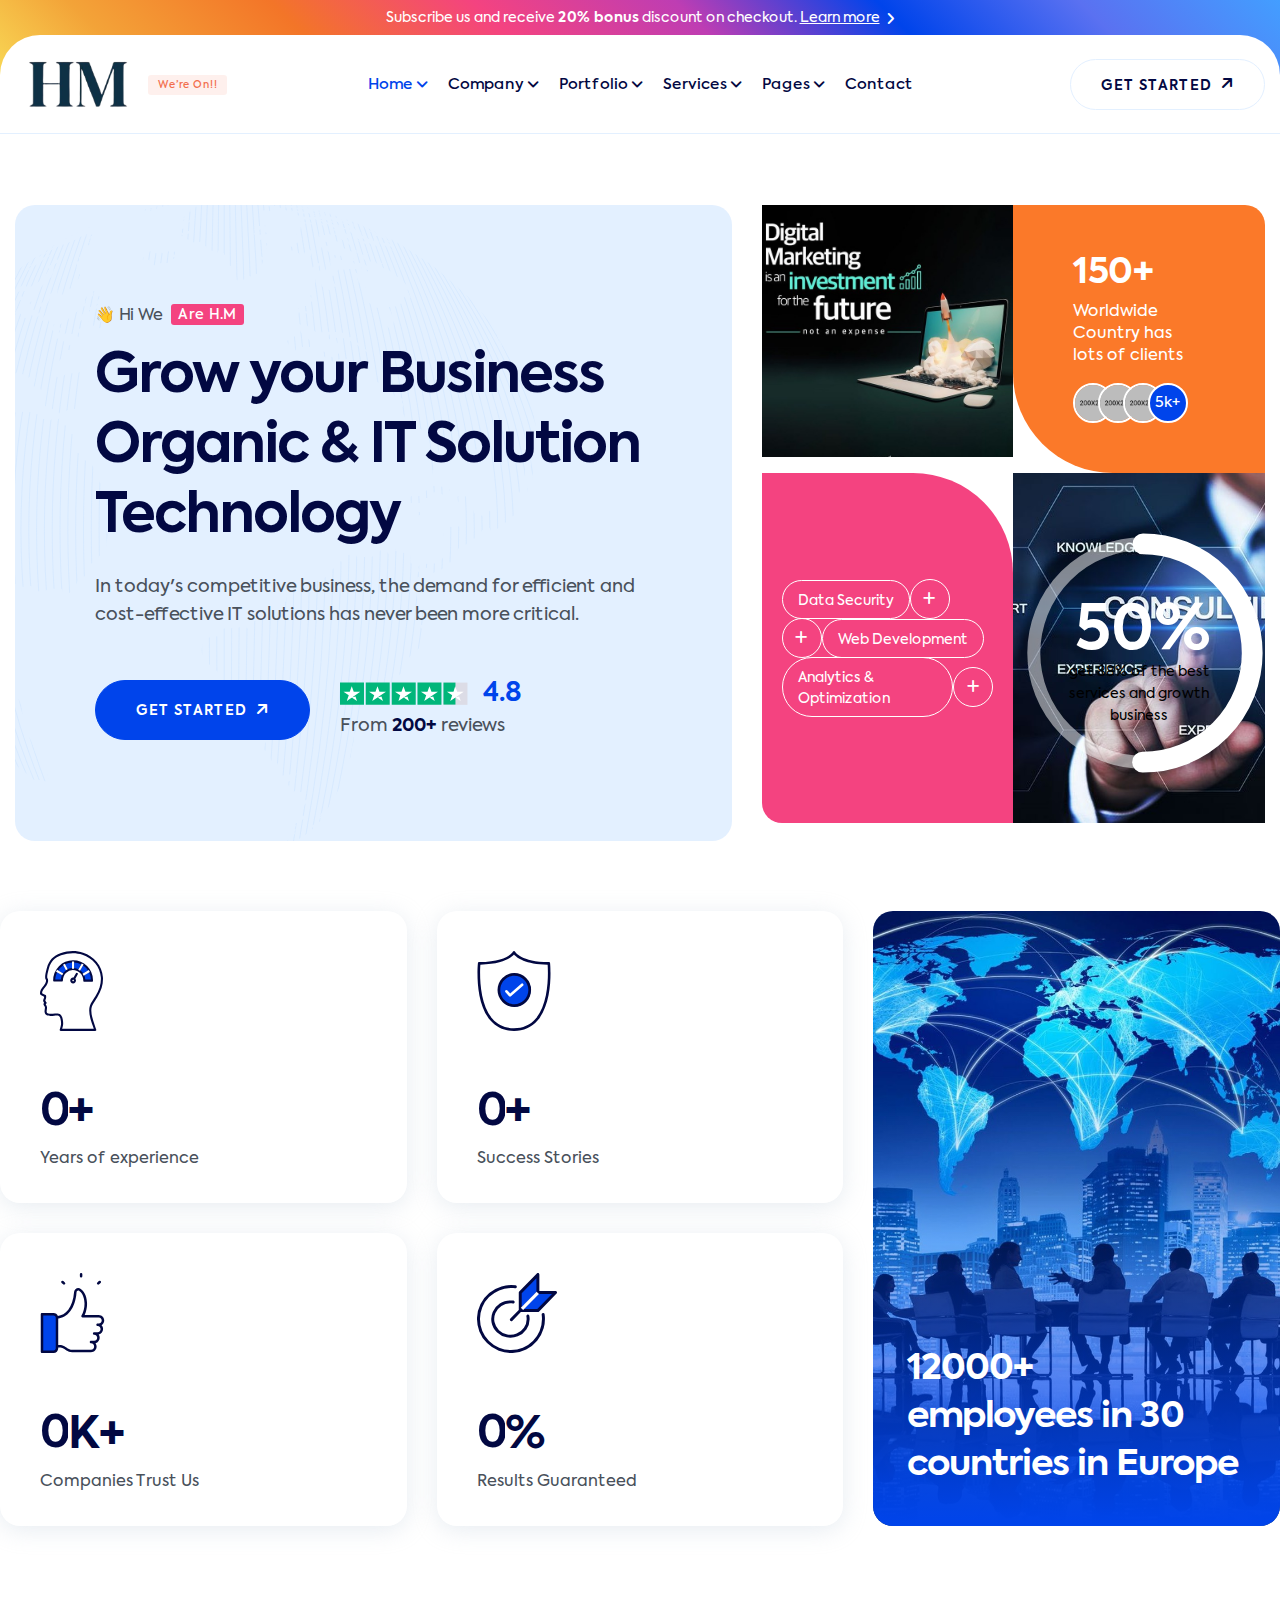
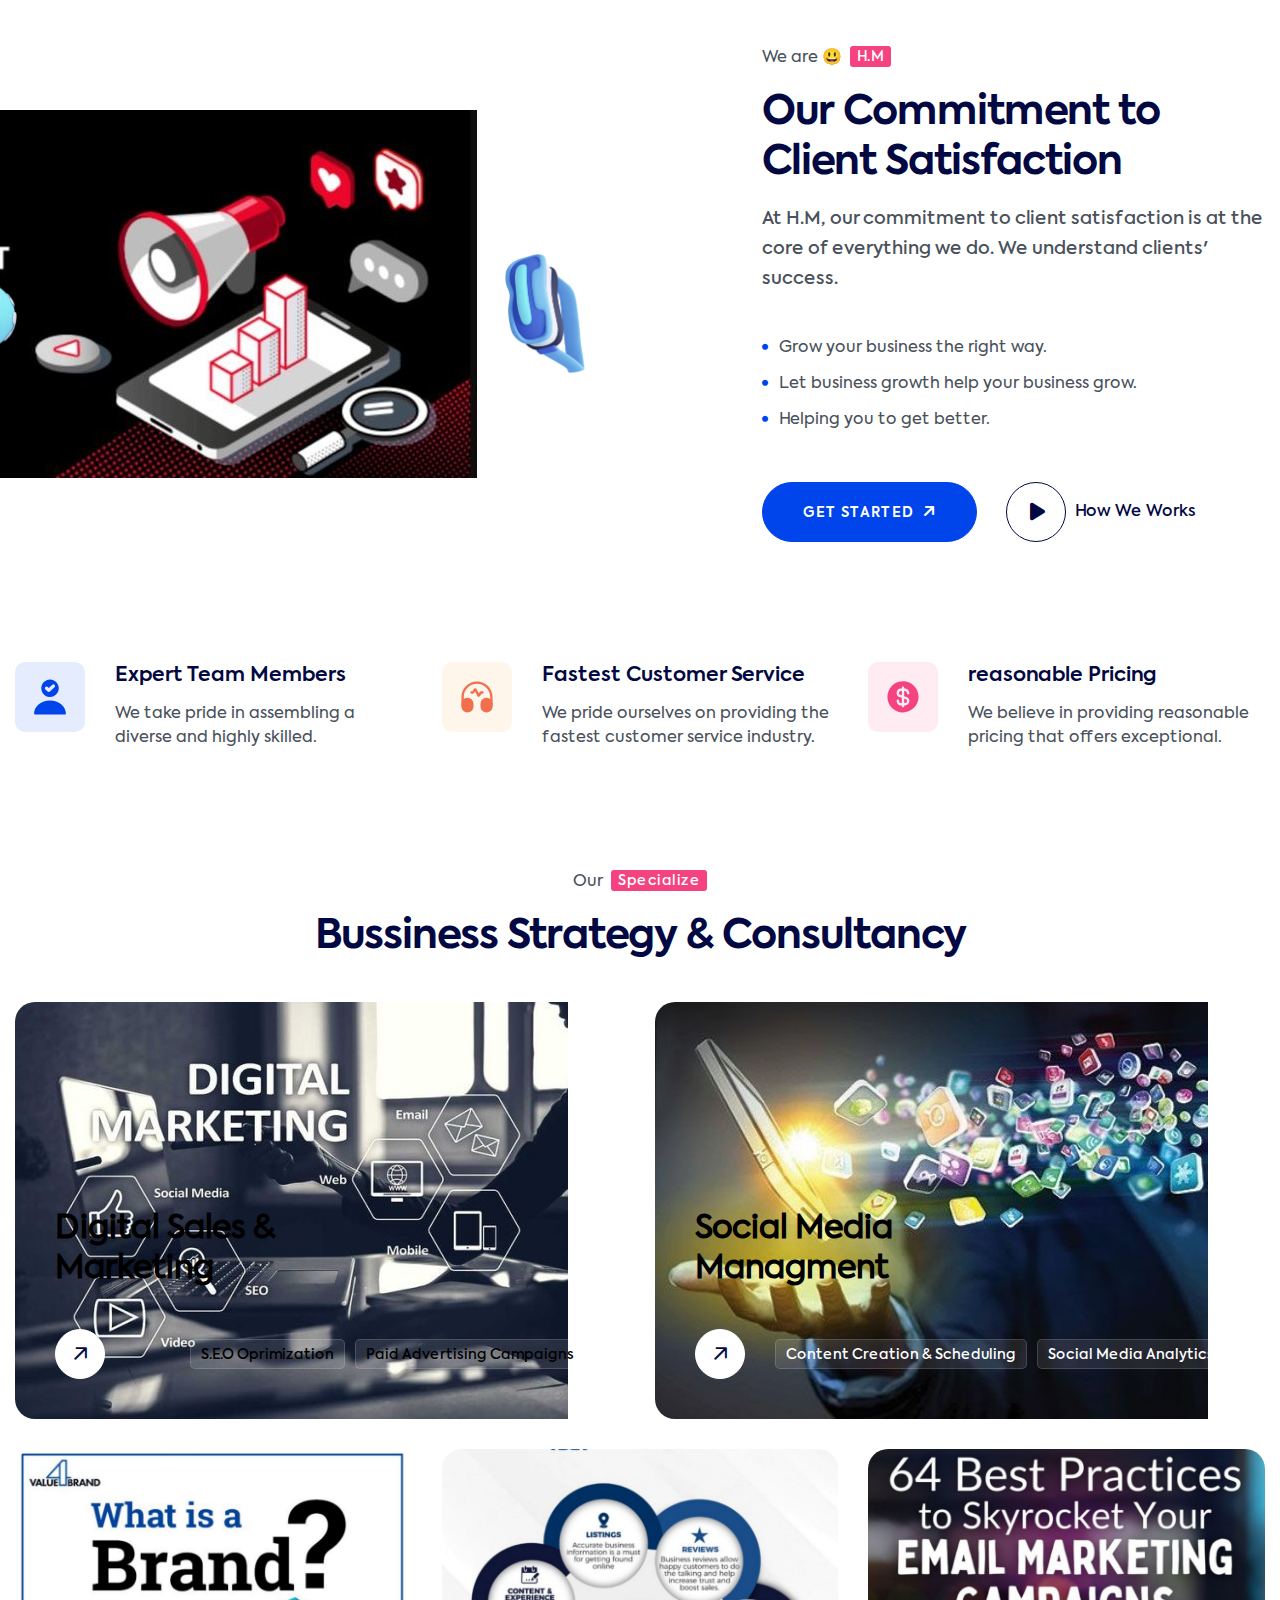
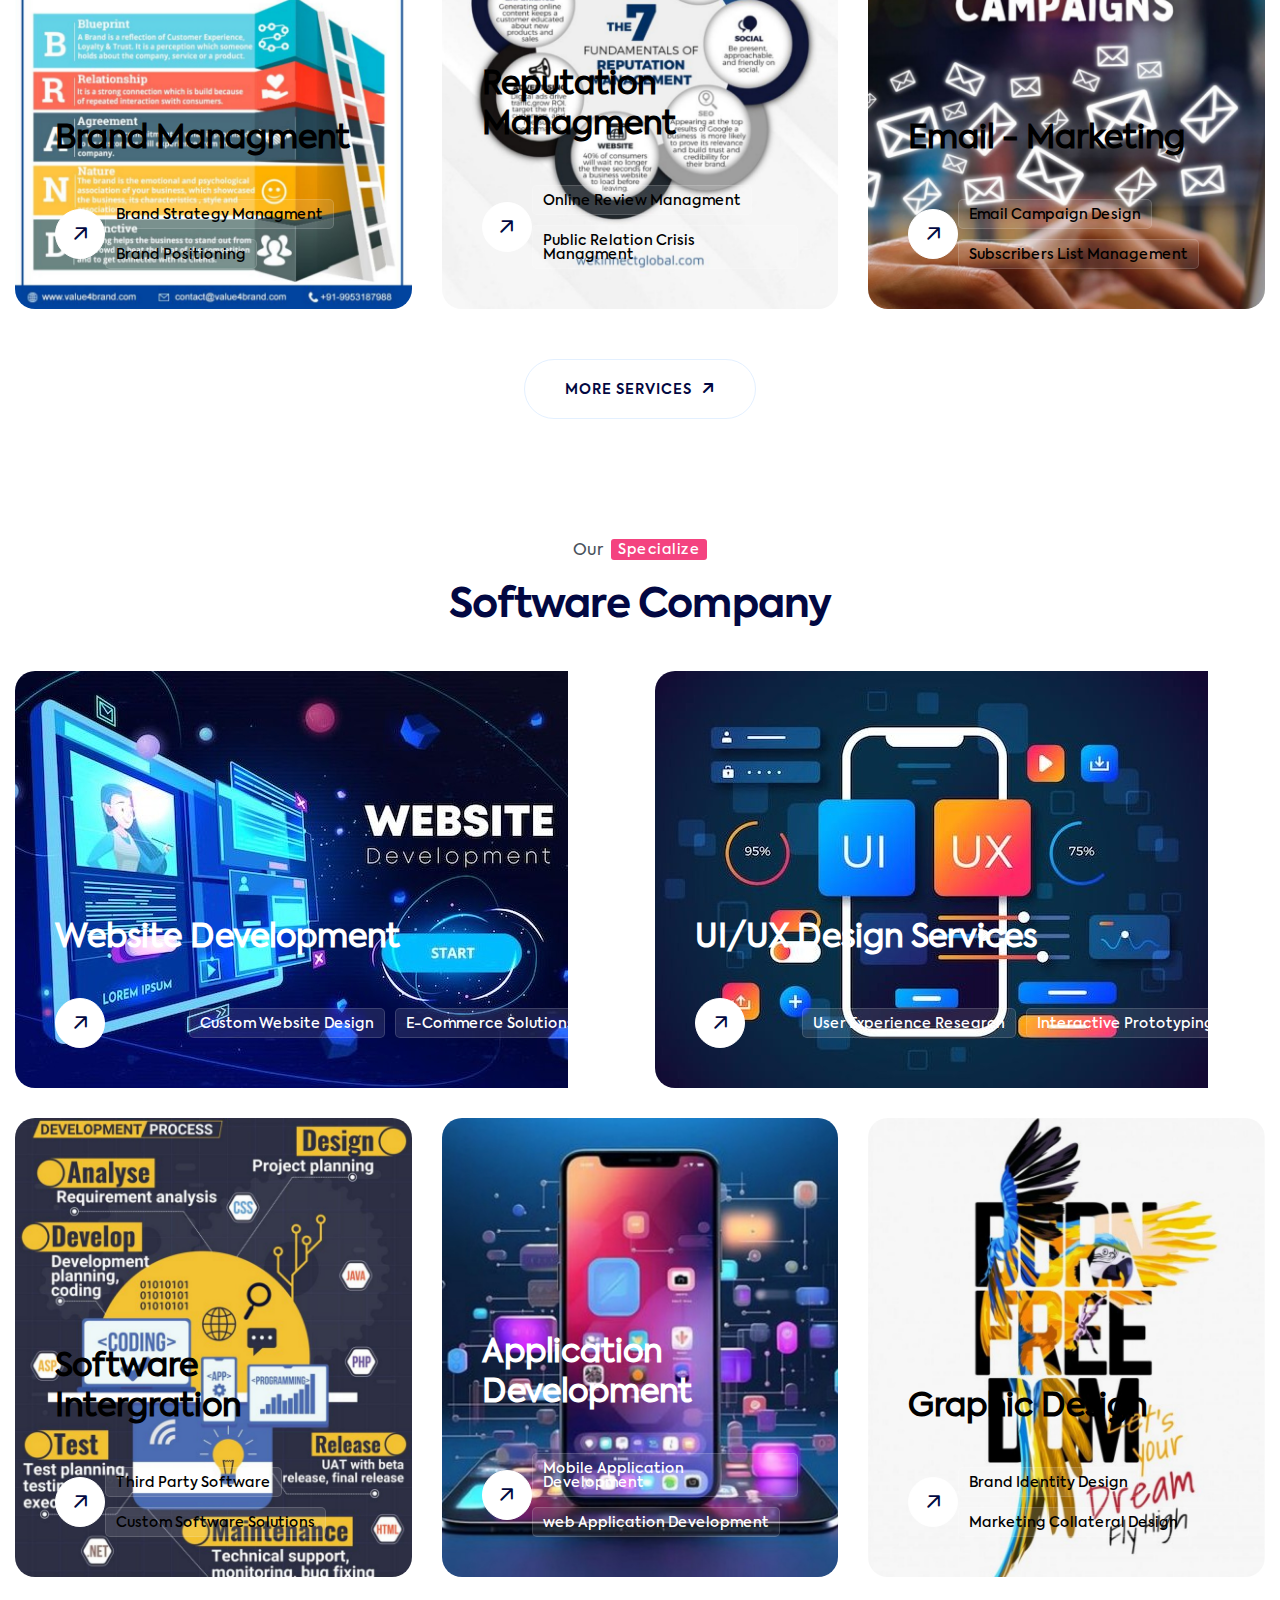
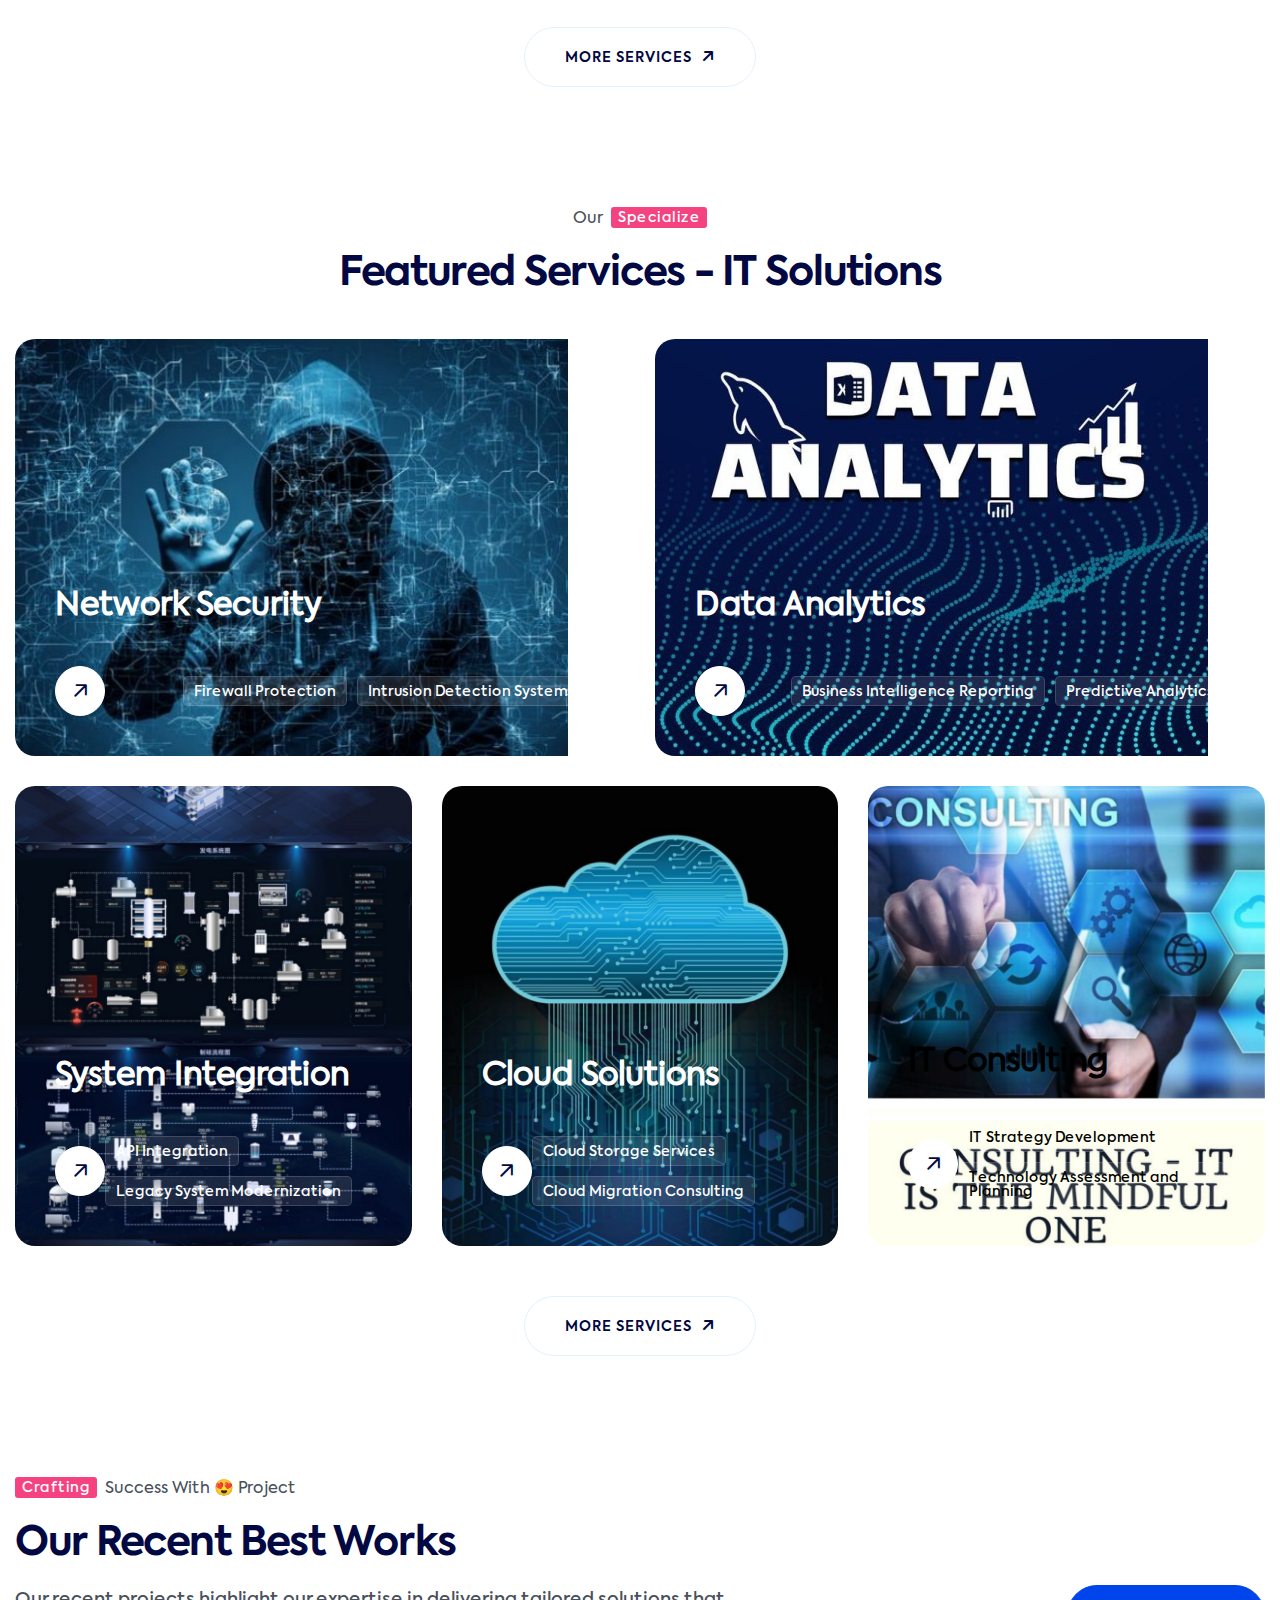
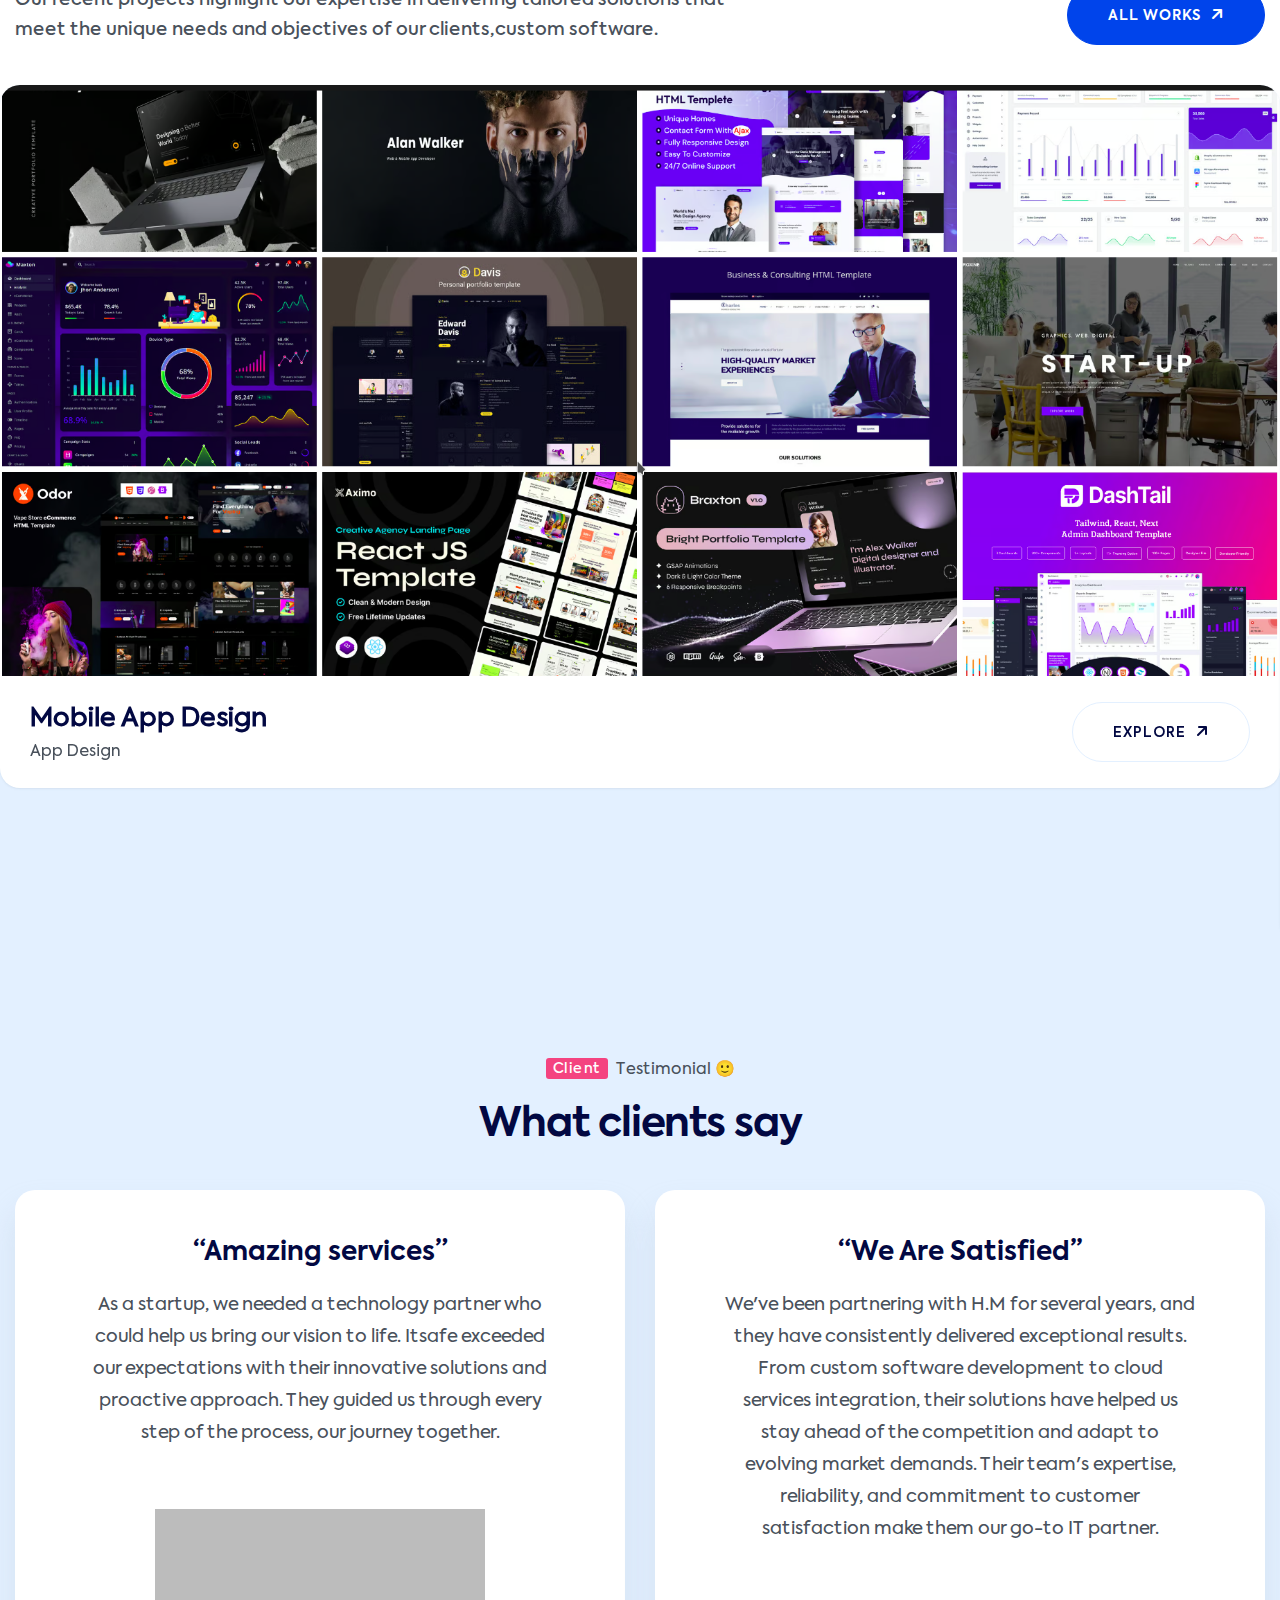
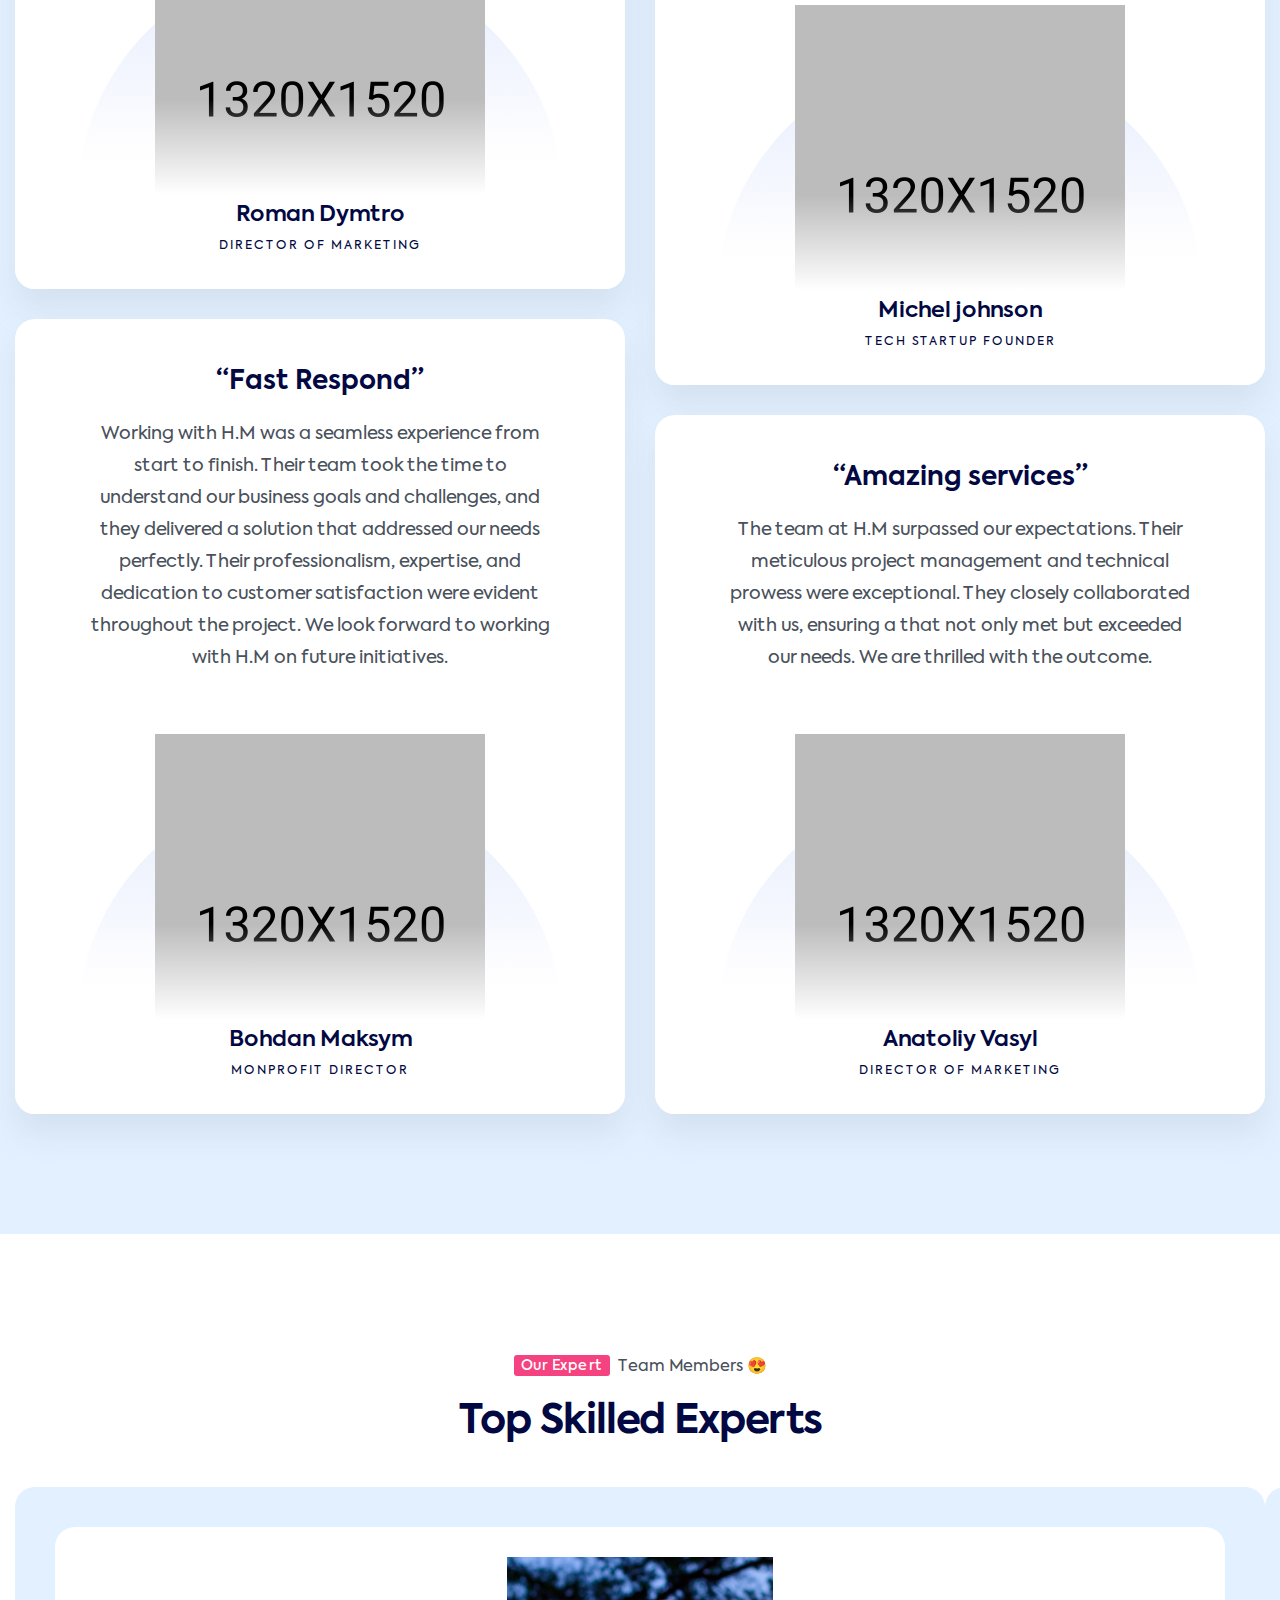
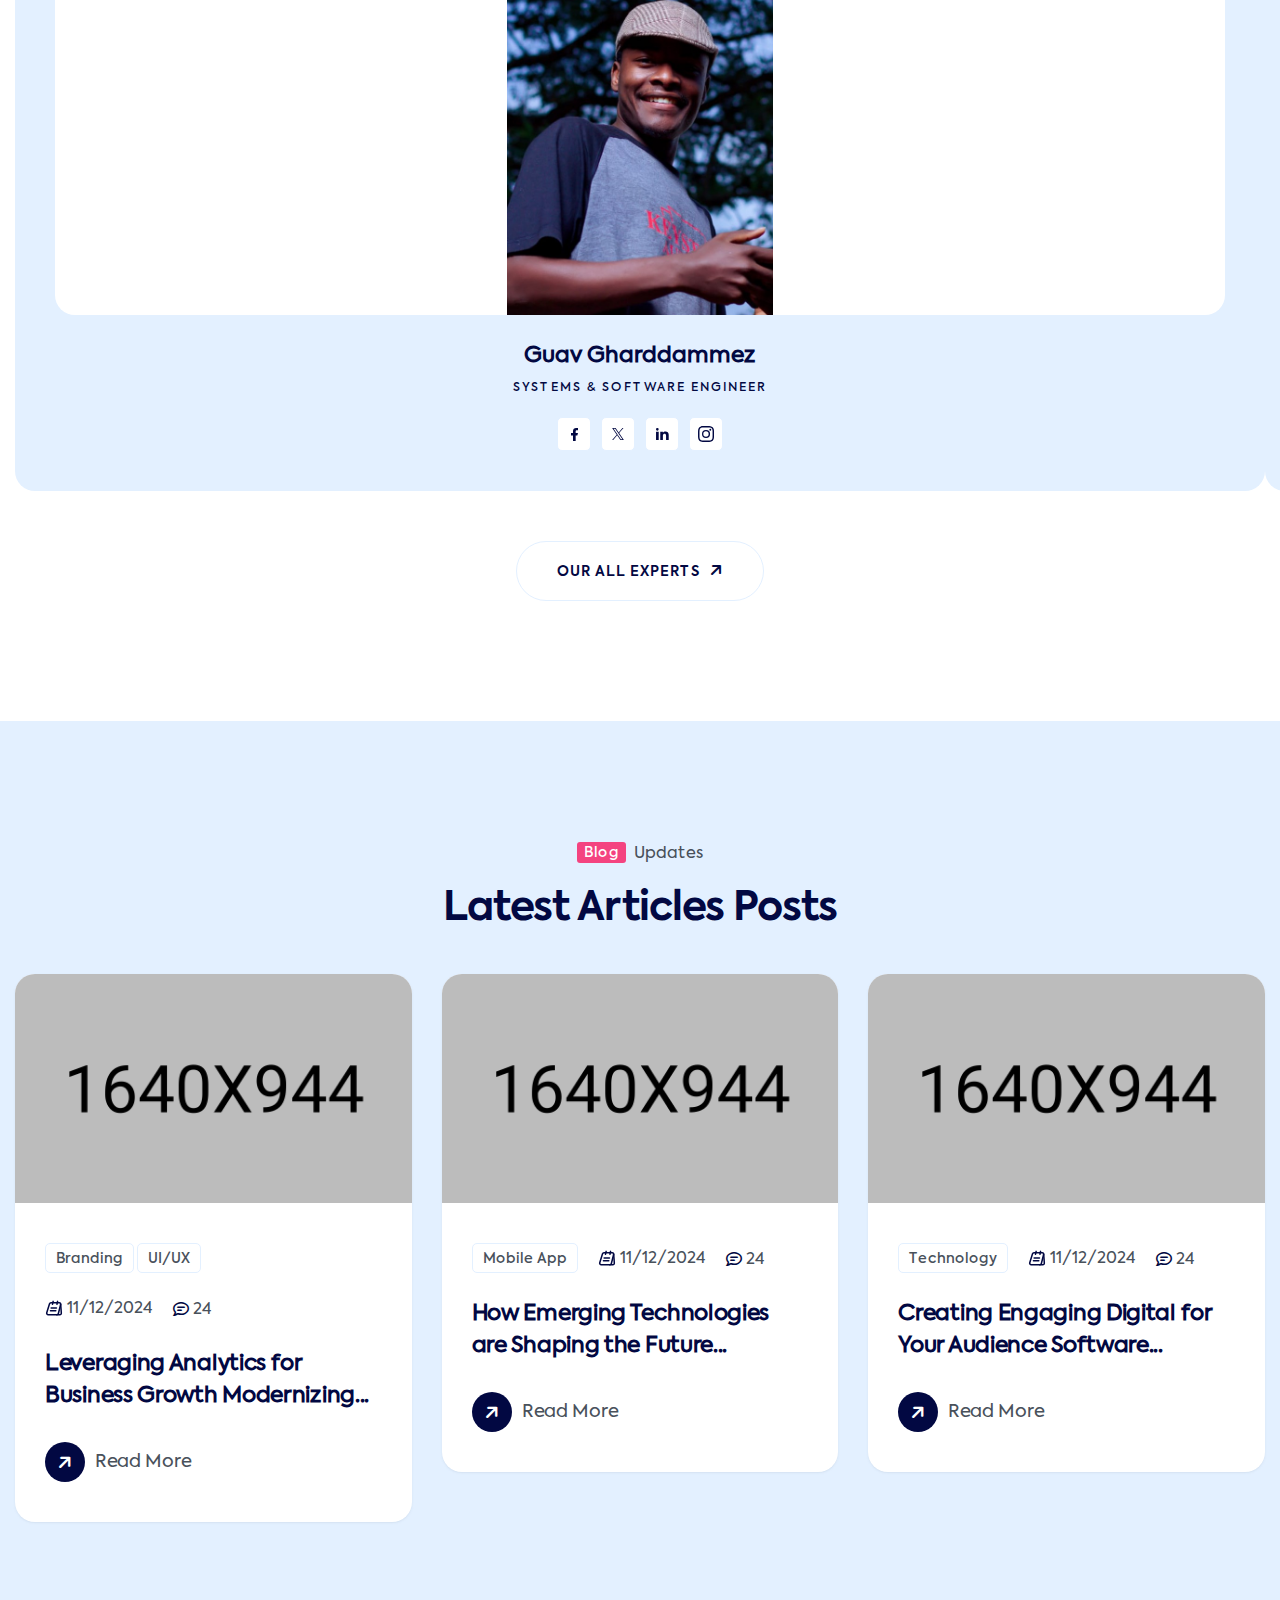
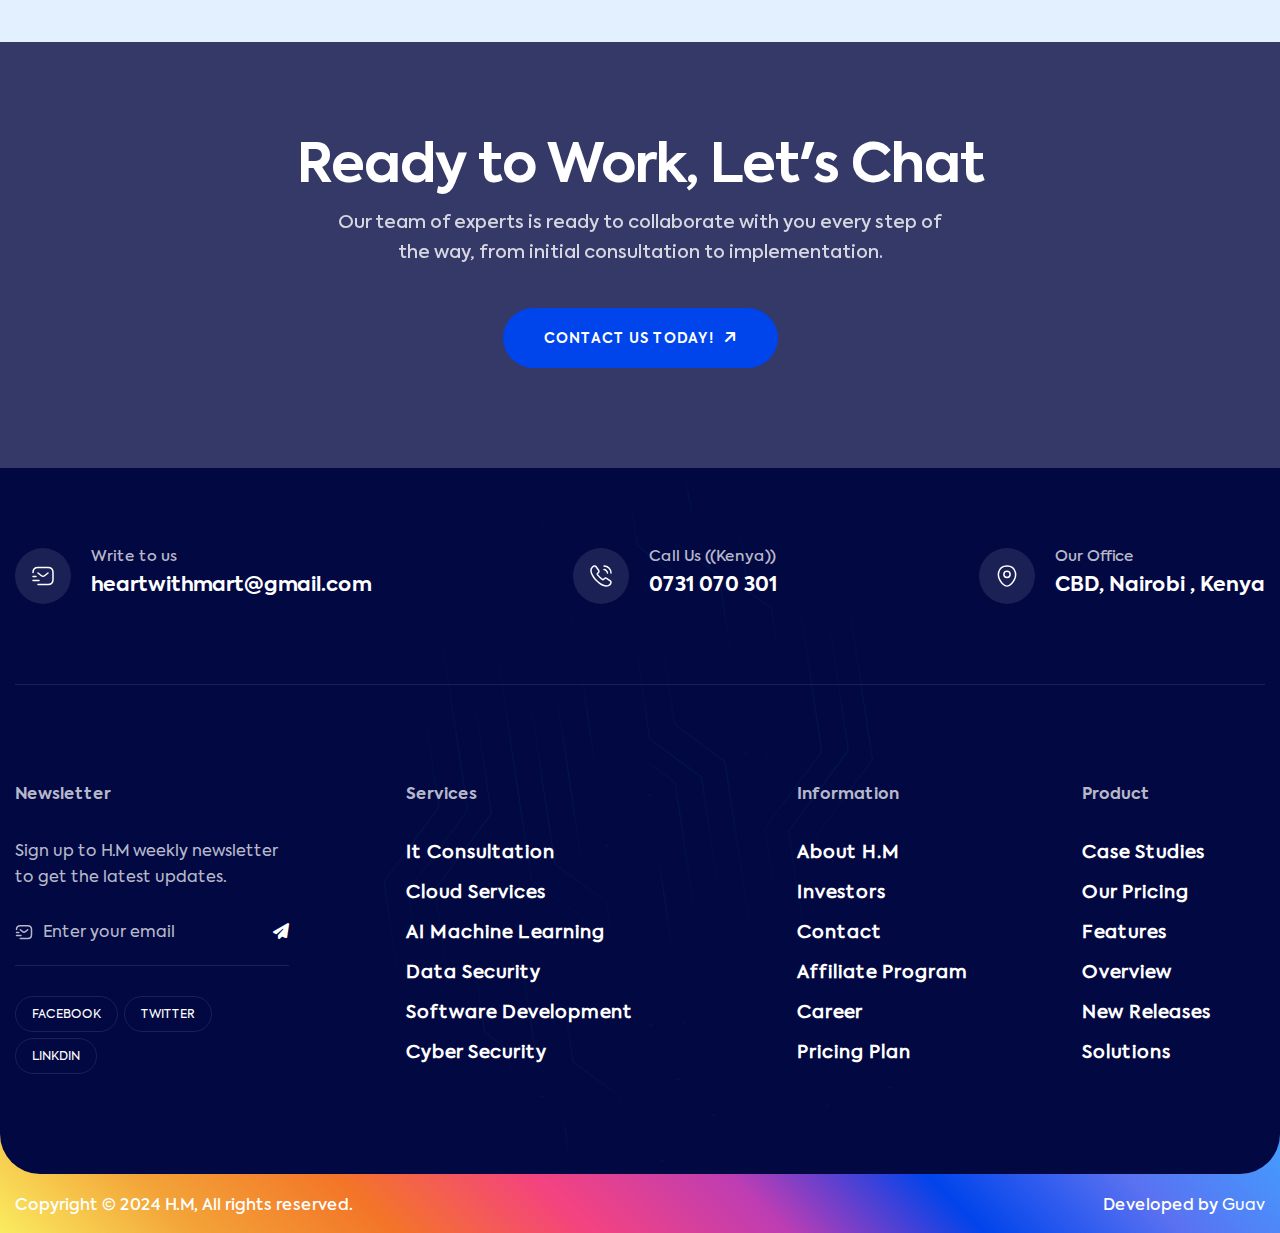
==== commit 39bf8155: "changes" ====
--- a/index.html
+++ b/index.html
@@ -880,7 +880,7 @@
                       ">
                       <div class="progress_content">
                         <div class="business_growth" data-pie='{ "percent": 88 }'></div>
-                        <p>get 88% of the best services and growth business</p>
+                        <p style="color: black;">get 88% of the best services and growth business</p>
                       </div>
                     </div>
                   </li>
@@ -1312,18 +1312,18 @@
           <div class="col-lg-6">
             <div class="service_block">
               <div class="service_image">
-                <img src="assets/images/services/service_image_1.webp" alt="IT Management Services">
+                <img src="assets/images/services/digitalmarketing.jpeg" alt="IT Management Services">
               </div>
               <div class="service_content">
                 <h3 class="service_title">
-                  <a href="service_details.html">
+                  <a href="service_details.html" style="color: black;">
                     Digital Sales & Marketing
                   </a>
                 </h3>
                 <div class="links_wrapper">
                   <ul class="category_btns_group unordered_list">
-                    <li><a href="#!">S.E.O Oprimization</a></li>
-                    <li><a href="#!">Paid Advertising Campaigns</a></li>
+                    <li><a href="#!" style="color: black;">S.E.O Oprimization</a></li>
+                    <li><a href="#!" style="color: black;">Paid Advertising Campaigns</a></li>
                   </ul>
                   <a class="icon_block" href="service_details.html">
                     <i class="fa-regular fa-arrow-up-right"></i>
@@ -1335,11 +1335,11 @@
           <div class="col-lg-6">
             <div class="service_block">
               <div class="service_image">
-                <img src="assets/images/services/service_image_2.webp" alt="IT Management Services">
+                <img src="assets/images/services/socialmediamanagment.jpeg" alt="IT Management Services">
               </div>
               <div class="service_content">
                 <h3 class="service_title">
-                  <a href="service_details.html">
+                  <a href="service_details.html" style="color: black;">
                     Social Media Managment
                   </a>
                 </h3>
@@ -1358,18 +1358,18 @@
           <div class="col-lg-4">
             <div class="service_block">
               <div class="service_image">
-                <img src="assets/images/services/service_image_3.webp" alt="IT Management Services">
+                <img src="assets/images/services/brandmanagment.jpeg" alt="IT Management Services">
               </div>
               <div class="service_content">
                 <h3 class="service_title">
-                  <a href="service_details.html">
+                  <a href="service_details.html" style="color: black;">
                     Brand Managment
                   </a>
                 </h3>
                 <div class="links_wrapper">
                   <ul class="category_btns_group unordered_list">
-                    <li><a href="#!">Brand Strategy Managment</a></li>
-                    <li><a href="#!">Brand Positioning</a></li>
+                    <li><a href="#!" style="color: black;">Brand Strategy Managment</a></li>
+                    <li><a href="#!" style="color: black;">Brand Positioning</a></li>
                   </ul>
                   <a class="icon_block" href="service_details.html">
                     <i class="fa-regular fa-arrow-up-right"></i>
@@ -1381,18 +1381,18 @@
           <div class="col-lg-4">
             <div class="service_block">
               <div class="service_image">
-                <img src="assets/images/services/service_image_4.webp" alt="IT Management Services">
+                <img src="assets/images/services/reputationmanagment.jpeg" alt="IT Management Services">
               </div>
               <div class="service_content">
                 <h3 class="service_title">
-                  <a href="service_details.html">
+                  <a href="service_details.html" style="color: black;">
                     Reputation Managment
                   </a>
                 </h3>
                 <div class="links_wrapper">
                   <ul class="category_btns_group unordered_list">
-                    <li><a href="#!">Online Review Managment</a></li>
-                    <li><a href="#!">Public Relation Crisis Managment</a></li>
+                    <li><a href="#!" style="color: black;">Online Review Managment</a></li>
+                    <li><a href="#!" style="color: black;">Public Relation Crisis Managment</a></li>
                   </ul>
                   <a class="icon_block" href="service_details.html">
                     <i class="fa-regular fa-arrow-up-right"></i>
@@ -1404,18 +1404,18 @@
           <div class="col-lg-4">
             <div class="service_block">
               <div class="service_image">
-                <img src="assets/images/services/service_image_5.webp" alt="IT Management Services">
+                <img src="assets/images/services/emailmkt.jpeg" alt="IT Management Services">
               </div>
               <div class="service_content">
                 <h3 class="service_title">
-                  <a href="service_details.html">
+                  <a href="service_details.html" style="color: black;">
                     Email - Marketing
                   </a>
                 </h3>
                 <div class="links_wrapper">
                   <ul class="category_btns_group unordered_list">
-                    <li><a href="#!">Email Campaign Design</a></li>
-                    <li><a href="#!">Subscribers List Management</a></li>
+                    <li><a href="#!" style="color: black;">Email Campaign Design</a></li>
+                    <li><a href="#!" style="color: black;">Subscribers List Management</a></li>
                   </ul>
                   <a class="icon_block" href="service_details.html">
                     <i class="fa-regular fa-arrow-up-right"></i>
@@ -1456,7 +1456,7 @@
           <div class="col-lg-6">
             <div class="service_block">
               <div class="service_image">
-                <img src="assets/images/services/service_image_1.webp" alt="Network Security">
+                <img src="assets/images/services/webdev.jpeg" alt="Network Security">
               </div>
               <div class="service_content">
                 <h3 class="service_title">
@@ -1479,7 +1479,7 @@
           <div class="col-lg-6">
             <div class="service_block">
               <div class="service_image">
-                <img src="assets/images/services/service_image_2.webp" alt="Data Analytics">
+                <img src="assets/images/services/uiux.jpeg" alt="Data Analytics">
               </div>
               <div class="service_content">
                 <h3 class="service_title">
@@ -1502,18 +1502,18 @@
           <div class="col-lg-4">
             <div class="service_block">
               <div class="service_image">
-                <img src="assets/images/services/service_image_3.webp" alt="System Integration">
+                <img src="assets/images/services/software intergration.jpeg" alt="System Integration">
               </div>
               <div class="service_content">
                 <h3 class="service_title">
-                  <a href="service_details.html">
+                  <a href="service_details.html" style="color: black;">
                     Software Intergration
                   </a>
                 </h3>
                 <div class="links_wrapper">
                   <ul class="category_btns_group unordered_list">
-                    <li><a href="#!">Third Party Software</a></li>
-                    <li><a href="#!">Custom Software Solutions</a></li>
+                    <li><a href="#!" style="color: black;">Third Party Software</a></li>
+                    <li><a href="#!" style="color: black;">Custom Software Solutions</a></li>
                   </ul>
                   <a class="icon_block" href="service_details.html">
                     <i class="fa-regular fa-arrow-up-right"></i>
@@ -1525,7 +1525,7 @@
           <div class="col-lg-4">
             <div class="service_block">
               <div class="service_image">
-                <img src="assets/images/services/service_image_4.webp" alt="Cloud Solutions">
+                <img src="assets/images/services/appdev.jpeg" alt="Cloud Solutions">
               </div>
               <div class="service_content">
                 <h3 class="service_title">
@@ -1548,18 +1548,18 @@
           <div class="col-lg-4">
             <div class="service_block">
               <div class="service_image">
-                <img src="assets/images/services/service_image_5.webp" alt="IT Consulting">
+                <img src="assets/images/services/graphic design.jpeg" alt="IT Consulting">
               </div>
               <div class="service_content">
                 <h3 class="service_title">
-                  <a href="service_details.html">
+                  <a href="service_details.html" style="color: black;">
                     Graphic Design
                   </a>
                 </h3>
                 <div class="links_wrapper">
                   <ul class="category_btns_group unordered_list">
-                    <li><a href="#!">Brand Identity Design</a></li>
-                    <li><a href="#!">Marketing Collateral Design</a></li>
+                    <li><a href="#!" style="color: black;">Brand Identity Design</a></li>
+                    <li><a href="#!" style="color: black;">Marketing Collateral Design</a></li>
                   </ul>
                   <a class="icon_block" href="service_details.html">
                     <i class="fa-regular fa-arrow-up-right"></i>
@@ -1600,7 +1600,7 @@
           <div class="col-lg-6">
             <div class="service_block">
               <div class="service_image">
-                <img src="assets/images/services/service_image_1.webp" alt="Network Security">
+                <img src="assets/images/services/netsec.jpeg" alt="Network Security">
               </div>
               <div class="service_content">
                 <h3 class="service_title">
@@ -1623,7 +1623,7 @@
           <div class="col-lg-6">
             <div class="service_block">
               <div class="service_image">
-                <img src="assets/images/services/service_image_2.webp" alt="Data Analytics">
+                <img src="assets/images/services/dataanalytics.jpeg" alt="Data Analytics">
               </div>
               <div class="service_content">
                 <h3 class="service_title">
@@ -1646,7 +1646,7 @@
           <div class="col-lg-4">
             <div class="service_block">
               <div class="service_image">
-                <img src="assets/images/services/service_image_3.webp" alt="System Integration">
+                <img src="assets/images/services/systemintergration.jpeg" alt="System Integration">
               </div>
               <div class="service_content">
                 <h3 class="service_title">
@@ -1669,7 +1669,7 @@
           <div class="col-lg-4">
             <div class="service_block">
               <div class="service_image">
-                <img src="assets/images/services/service_image_4.webp" alt="Cloud Solutions">
+                <img src="assets/images/services/cloudsolutions.jpeg" alt="Cloud Solutions">
               </div>
               <div class="service_content">
                 <h3 class="service_title">
@@ -1692,18 +1692,18 @@
           <div class="col-lg-4">
             <div class="service_block">
               <div class="service_image">
-                <img src="assets/images/services/service_image_5.webp" alt="IT Consulting">
+                <img src="assets/images/services/itconsulting.jpeg" alt="IT Consulting">
               </div>
               <div class="service_content">
                 <h3 class="service_title">
-                  <a href="service_details.html">
+                  <a href="service_details.html" style="color: black;">
                     IT Consulting
                   </a>
                 </h3>
                 <div class="links_wrapper">
                   <ul class="category_btns_group unordered_list">
-                    <li><a href="#!">IT Strategy Development</a></li>
-                    <li><a href="#!">Technology Assessment and Planning</a></li>
+                    <li><a href="#!" style="color: black;">IT Strategy Development</a></li>
+                    <li><a href="#!" style="color: black;">Technology Assessment and Planning</a></li>
                   </ul>
                   <a class="icon_block" href="service_details.html">
                     <i class="fa-regular fa-arrow-up-right"></i>
@@ -2567,7 +2567,7 @@
     <!-- Call To Action Section - Start
         ================================================== -->
     <section class="calltoaction_section parallaxie" style="
-            background-image: url('assets/images/backgrounds/bg_image_1.webp');
+            background-image: url('assets/images/backgrounds/bg_image_1.jpeg');
           ">
       <div class="container text-center">
         <div class="heading_block text-white">
